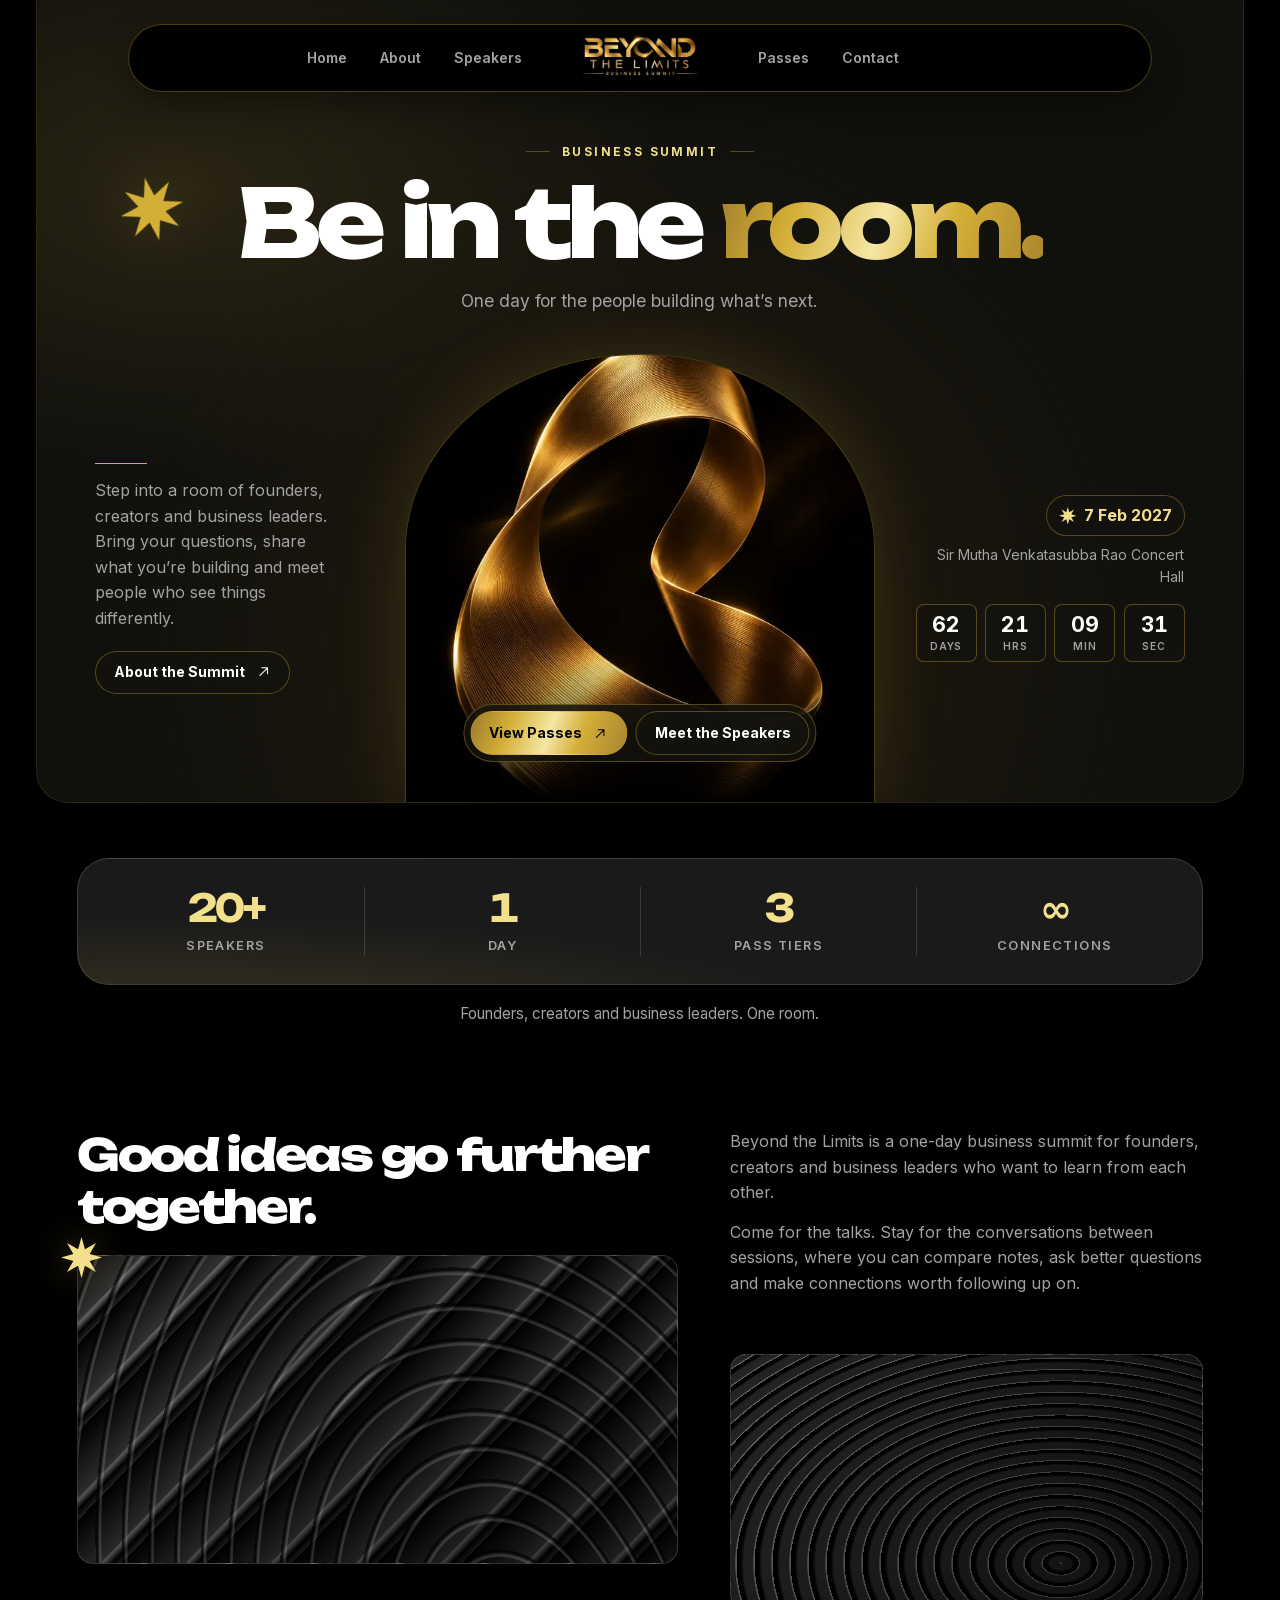
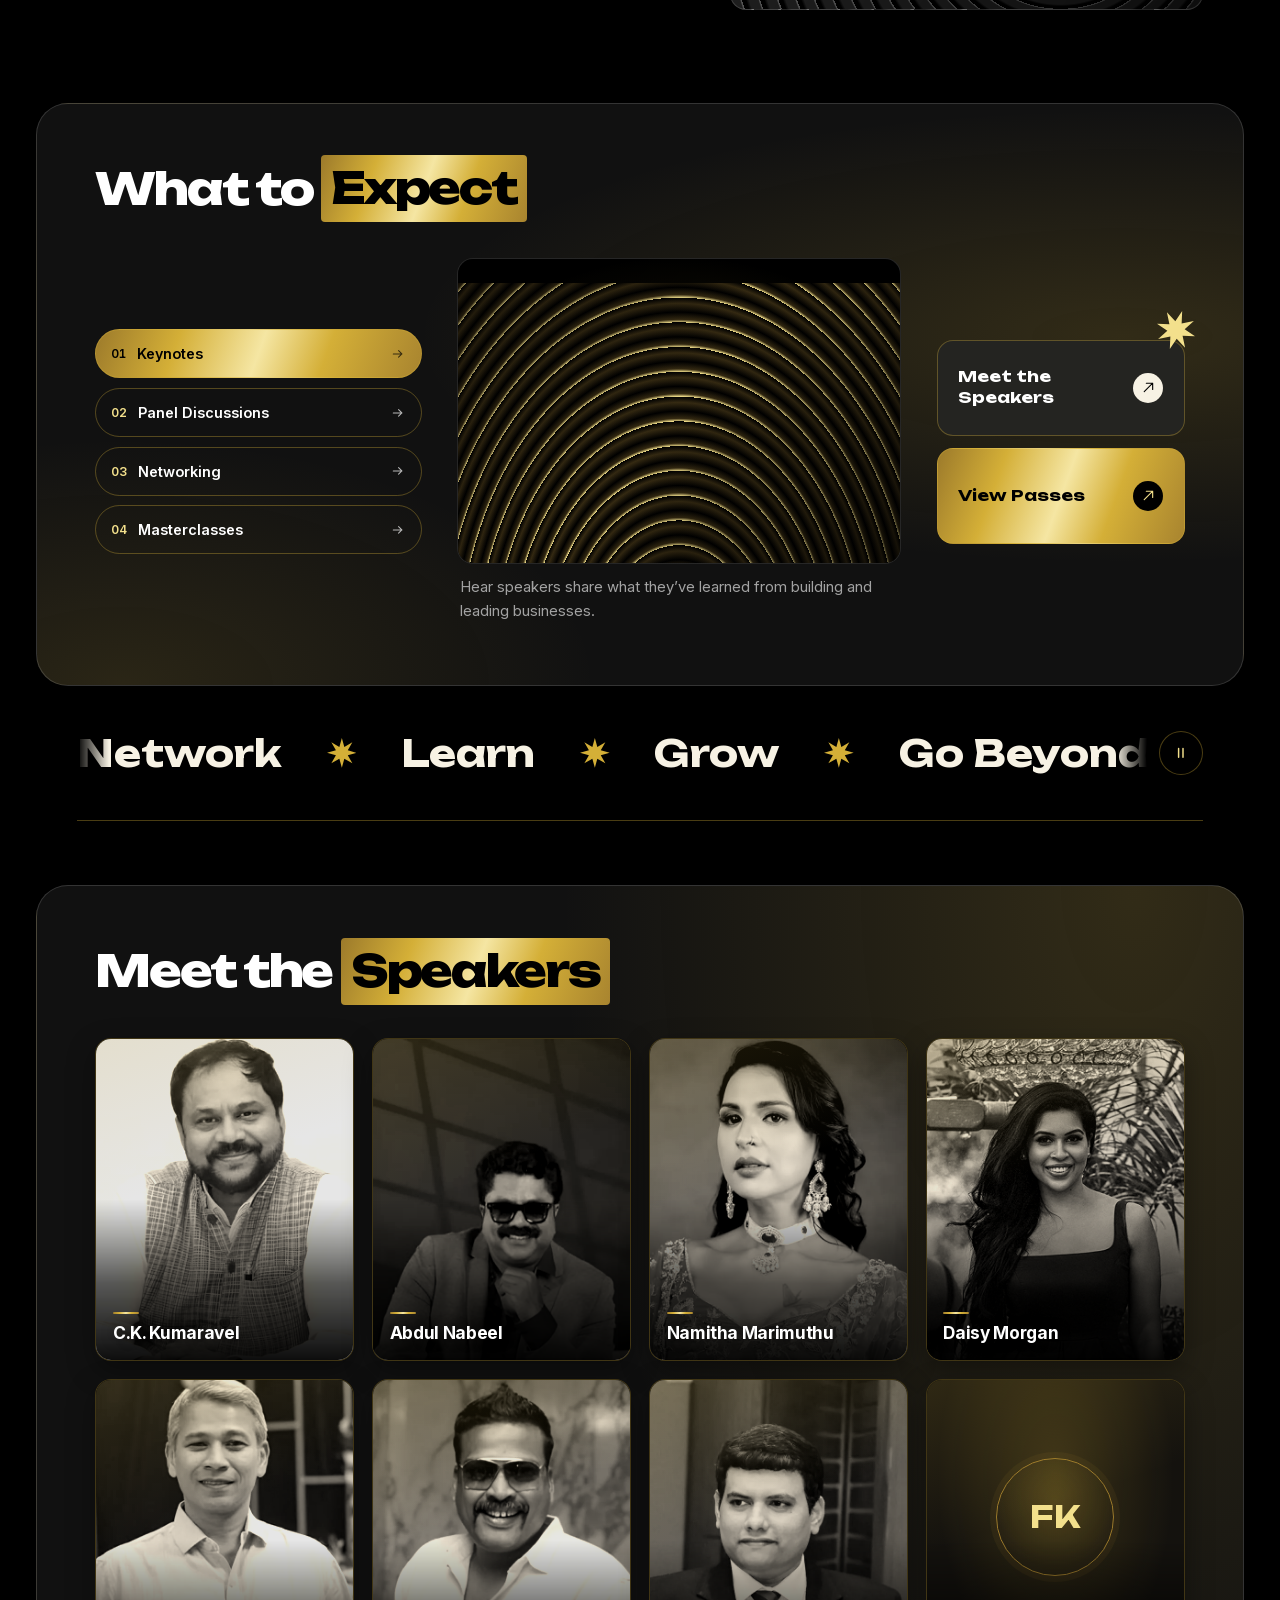
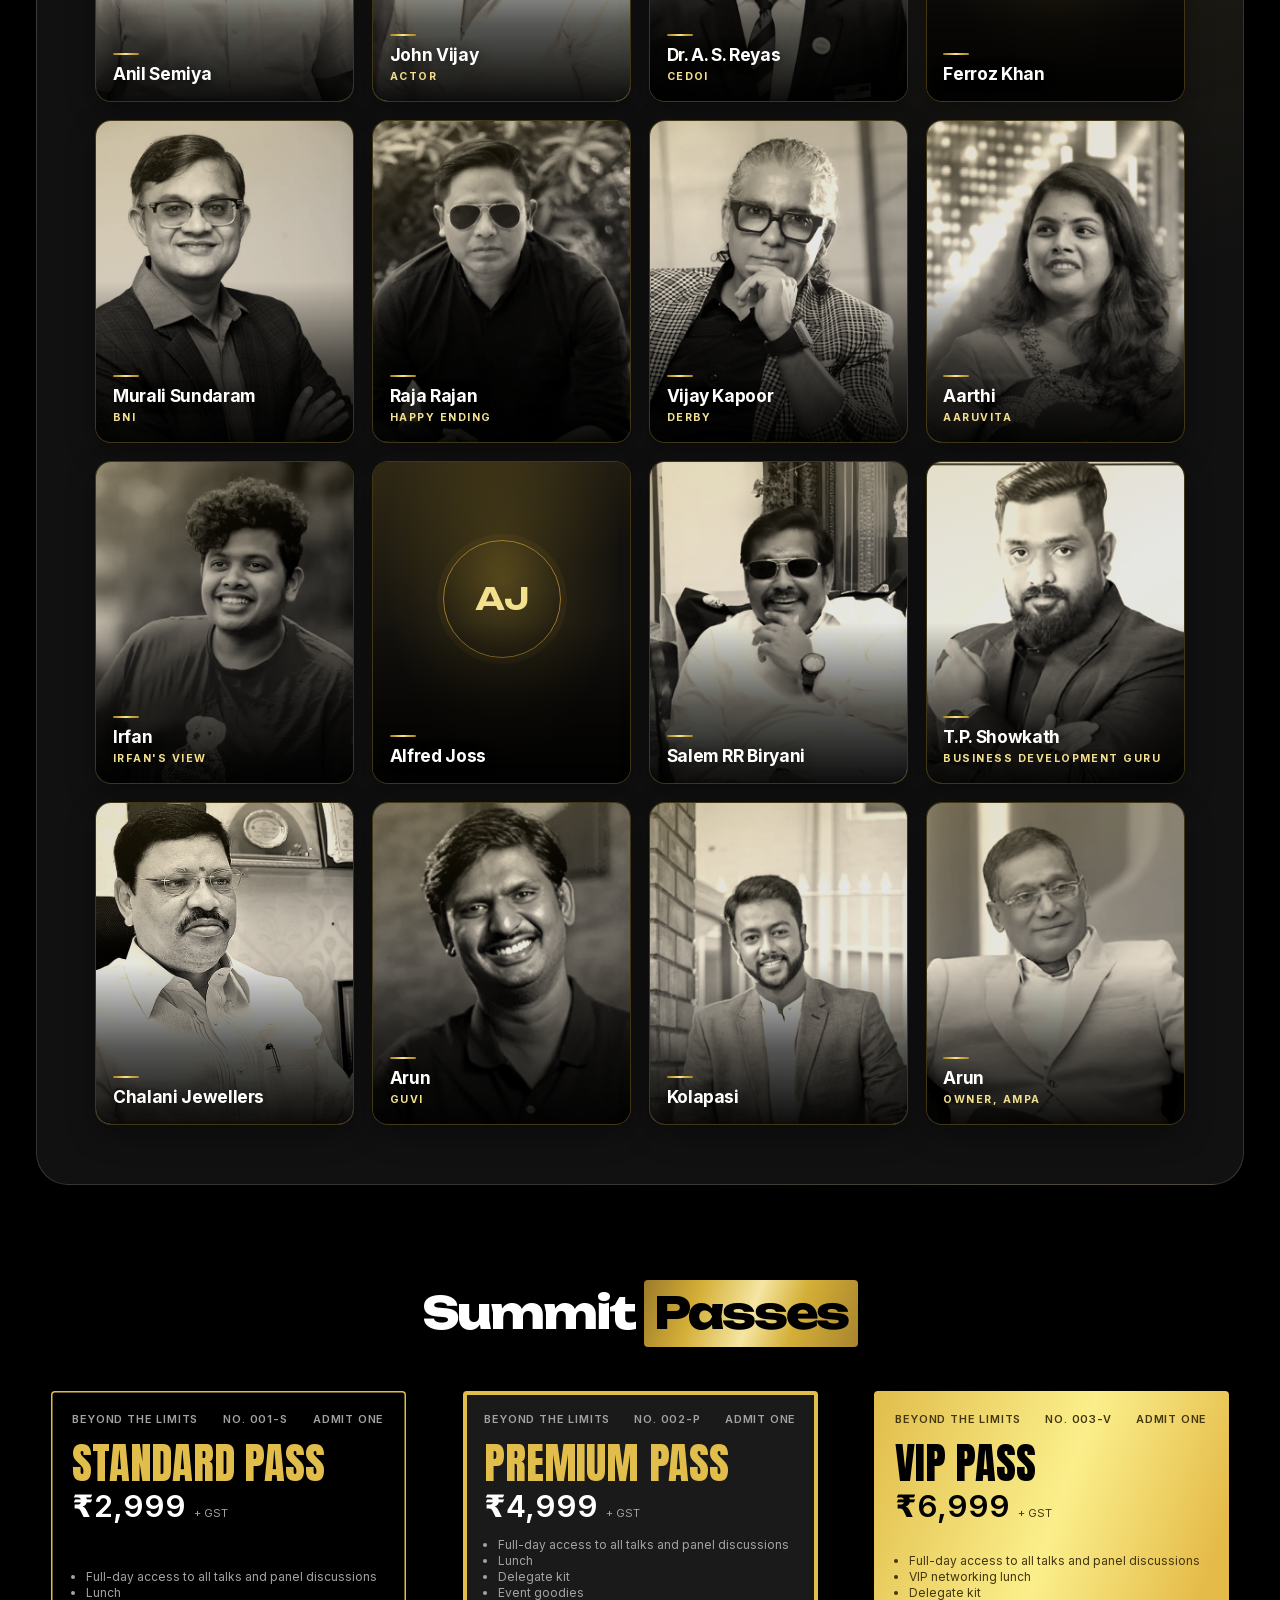
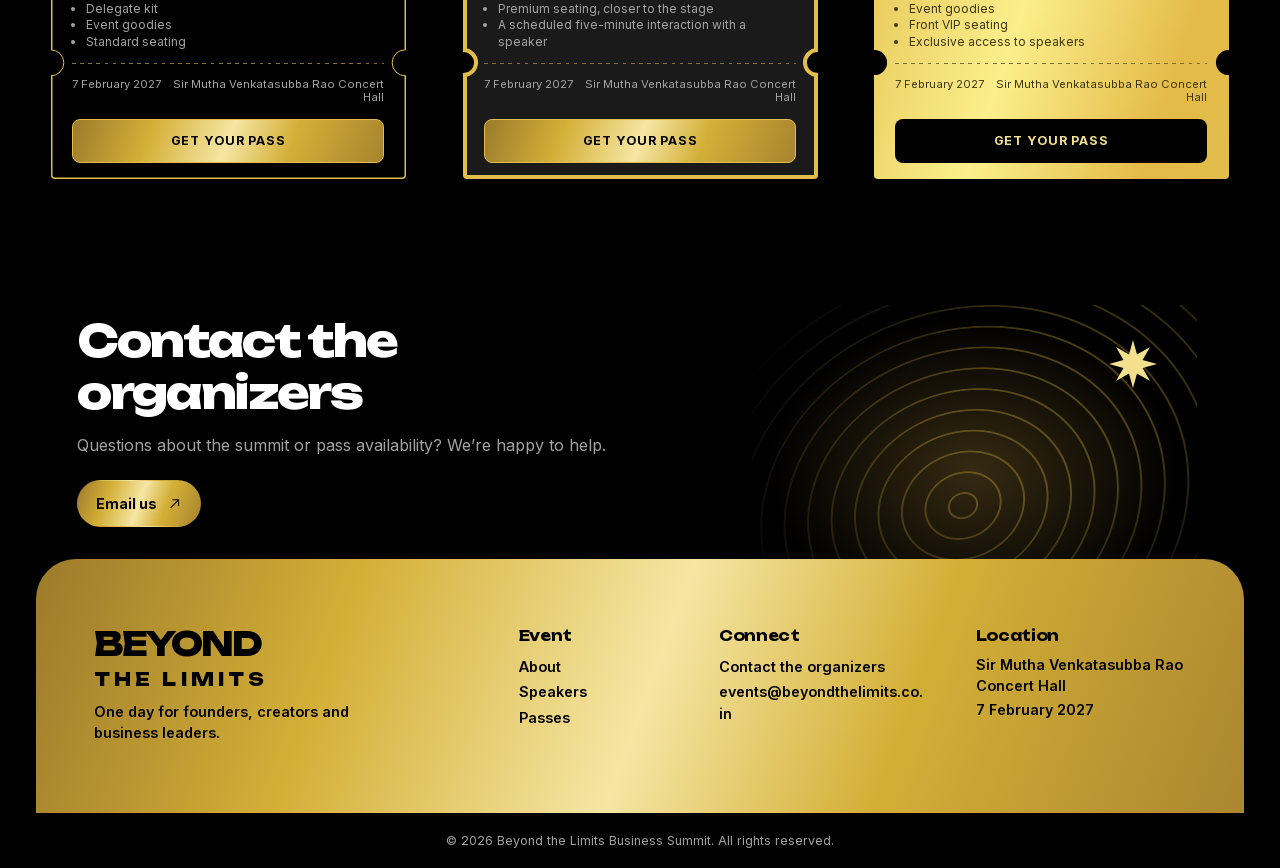
==== public/index.html @ 3bfc36f6 "Redesign speaker lineup: uniform 4:5 portraits, gold monochrome with colour on hover/scroll Portrait" ====
<!doctype html>
<html lang="en">
<head>
  <meta charset="utf-8">
  <meta name="viewport" content="width=device-width, initial-scale=1">
  <meta name="theme-color" content="#000000">
  <!-- Keep crawler-facing tags in sync with SEO fields in js/content.js. -->
  <title>Beyond the Limits – Business Summit | 7 February 2027</title>
  <meta name="description" content="Join founders, creators and business leaders on 7 February 2027 at Sir Mutha Venkatasubba Rao Concert Hall for the Beyond the Limits Business Summit.">
  <meta property="og:type" content="website">
  <meta property="og:site_name" content="Beyond the Limits Business Summit">
  <meta property="og:title" content="Beyond the Limits – Business Summit | 7 February 2027">
  <meta property="og:description" content="Join founders, creators and business leaders on 7 February 2027 at Sir Mutha Venkatasubba Rao Concert Hall for the Beyond the Limits Business Summit.">
  <meta property="og:url" content="https://www.beyondthelimits.co.in/">
  <link rel="canonical" href="https://www.beyondthelimits.co.in/">
  <meta property="og:image" content="https://www.beyondthelimits.co.in/assets/logo.jpg">
  <meta property="og:image:alt" content="Beyond the Limits Business Summit gold wordmark">
  <meta property="og:image:width" content="1280">
  <meta property="og:image:height" content="427">
  <meta name="twitter:card" content="summary_large_image">
  <link rel="icon" href="assets/favicon.png" type="image/png">
  <link rel="preload" href="assets/fonts/unbounded.woff2" as="font" type="font/woff2" crossorigin>
  <link rel="preload" href="assets/fonts/inter.woff2" as="font" type="font/woff2" crossorigin>
  <link rel="preload" href="assets/hero.webp" as="image" type="image/webp" fetchpriority="high">
  <!-- Bump ?v= on every CSS/JS change: browsers cache these files for a day (see vercel.json). -->
  <link rel="stylesheet" href="css/styles.css?v=20261127">
  <script src="js/content.js?v=20261127" defer></script>
  <script src="js/config.js?v=20261127" defer></script>
  <script src="js/api.js?v=20261127" defer></script>
  <script src="js/main.js?v=20261127" defer></script>
  <script src="js/checkout.js?v=20261127" defer></script>
</head>
<body>
  <a class="skip-link" href="#main" data-text="ui.skip"></a>
  <header class="site-header">
    <nav class="nav-shell" id="desktop-nav" aria-label="Main navigation"></nav>
  </header>

  <dialog class="mobile-menu" id="mobile-menu" aria-label="Main navigation">
    <div class="mobile-menu-inner"></div>
  </dialog>

  <main id="main" tabindex="-1">
    <section class="hero page-frame" id="home" aria-labelledby="hero-title"></section>
    <section class="stats inner-frame" id="stats" aria-label="Summit at a glance"></section>
    <section class="about inner-frame" id="about" aria-labelledby="about-title"></section>
    <section class="expect panel page-frame" id="expect" aria-labelledby="expect-title"></section>
    <section class="values inner-frame" id="values" aria-label="Summit values"></section>
    <section class="speakers panel page-frame" id="speakers" aria-labelledby="speakers-title"></section>
    <section class="passes inner-frame" id="passes" aria-labelledby="passes-title"></section>
    <section class="cta inner-frame" id="contact" aria-labelledby="contact-title"></section>
  </main>

  <dialog class="checkout" id="checkout-dialog" aria-labelledby="checkout-title"></dialog>

  <footer class="site-footer page-frame" id="footer"></footer>
  <noscript><p class="inner-frame">Beyond the Limits Business Summit · 7 February 2027 · Sir Mutha Venkatasubba Rao Concert Hall. Enable JavaScript to view the summit details.</p></noscript>
</body>
</html>
---- public/css/styles.css ----
@font-face {
  font-family: "Unbounded";
  src: url("../assets/fonts/unbounded.woff2") format("woff2");
  font-style: normal;
  font-weight: 700 800;
  font-display: swap;
}
@font-face {
  font-family: "Inter";
  src: url("../assets/fonts/inter.woff2") format("woff2");
  font-style: normal;
  font-weight: 400 700;
  font-display: swap;
}
@font-face {
  font-family: "Anton";
  src: url("../assets/fonts/anton.woff2") format("woff2");
  font-style: normal;
  font-weight: 400;
  font-display: swap;
}

:root {
  color-scheme: dark;
  --black: #000000;
  --panel: #111111;
  --panel-2: #1a1a1a;
  --gold: #d4af37;
  --gold-light: #f3e08c;
  --gold-dark: #9c7a2b;
  --gold-bright: #f5e6a3;
  --gold-end: #a8842f;
  --gold-gradient: linear-gradient(110deg, var(--gold-dark) 0%, var(--gold) 25%, var(--gold-bright) 50%, var(--gold) 70%, var(--gold-end) 100%);
  --cream: #f7f2e4;
  --text: #ffffff;
  --muted: #a3a3a3;
  --line: rgb(212 175 55 / .35);
  --gold-glow: rgb(212 175 55 / .17);
  --gold-hairline: rgb(212 175 55 / .13);
  --gold-dim: #352a12;
  --gold-focus: #f3e08c;
  --dark-copy: #514a3d;
  --hero-base: #10100d;
  --hero-gold: #241c0c;
  --panel-high: #242421;
  --glass: rgb(20 18 14 / .84);
  --soft-line: rgb(255 255 255 / .15);
  --shade: rgb(0 0 0 / .62);
  --shadow: rgb(0 0 0 / .4);
  --sheen: rgb(255 248 206 / .23);
  --clear: transparent;
  --silver: #6a655a;
  --graphite: #34322d;
  --ticket-edge: #e1bd4b;
  --ticket-bright: #fbef8b;
  --ticket-end: #e4ba48;
  --ticket-gold: linear-gradient(109deg, var(--ticket-edge), var(--ticket-bright) 46%, var(--ticket-end) 82%, var(--ticket-edge));
  --ticket-dash: #897136;
  --ticket-dark: #42360f;
  --ticket-olive: #7a6a3a;

  --font-display: "Unbounded", system-ui, sans-serif;
  --font-ticket: "Anton", "Arial Narrow", "Inter", sans-serif;
  --font-body: "Inter", system-ui, sans-serif;

  --radius-panel: 32px;
  --radius-card: 16px;
  --radius-footer: 40px;
  --radius-pill: 999px;
  --radius-small: 8px;
  --radius-ticket: 4px;
  --radius-mark: 4px;
  --radius-round: 50%;
  --radius-arch: 50% 50% 0 0 / 44% 44% 0 0;
  --radius-fold: 56% 44% 62% 38% / 62% 53% 47% 38%;

  --frame: min(1360px, calc(100% - clamp(32px, 5.55vw, 80px)));
  --inner: min(1200px, calc(100% - clamp(40px, 12vw, 176px)));
  --panel-inset: clamp(28px, 4.6vw, 68px);
  --section-gap: clamp(74px, 8vw, 118px);
}

*, *::before, *::after { box-sizing: border-box; }
html { scroll-behavior: smooth; scroll-padding-top: 100px; }
body { margin: 0; background: var(--black); color: var(--text); font: 400 1rem/1.6 var(--font-body); }
body:has(.mobile-menu[open]) { overflow: hidden; }
[hidden] { display: none !important; }
img { display: block; max-width: 100%; }
a { color: inherit; text-decoration: none; }
button, input { font: inherit; }
button { color: inherit; cursor: pointer; }
button:disabled { cursor: not-allowed; }
h1, h2, h3, p, figure, dl, dd { margin: 0; }
ul { margin: 0; }
h1, h2 { font-family: var(--font-display); font-weight: 800; }
h2 { font-size: clamp(1.7rem, 3.45vw, 3.1rem); letter-spacing: -.052em; line-height: 1.18; text-wrap: balance; }
mark { padding: .12em .23em .15em; border-radius: var(--radius-mark); color: var(--black); background: var(--gold-gradient); font: inherit; white-space: nowrap; }
:focus-visible { outline: 2px solid var(--gold-focus); outline-offset: 4px; }
:where(h1, h2, main)[tabindex="-1"]:focus-visible { outline: none; }
.site-footer :focus-visible, .ticket-vip :focus-visible { outline-color: var(--black); }
::selection { color: var(--black); background: var(--gold-light); }

.page-frame { width: var(--frame); margin-inline: auto; }
.inner-frame { width: var(--inner); margin-inline: auto; }
.panel { padding: var(--panel-inset); border: 1px solid var(--soft-line); border-radius: var(--radius-panel); }
.icon { display: block; width: 1.1em; height: 1.1em; flex: none; }
.sr-only, .skip-link:not(:focus) { position: absolute; width: 1px; height: 1px; padding: 0; clip-path: inset(50%); overflow: hidden; white-space: nowrap; }
.skip-link { position: fixed; z-index: 30; top: 12px; left: 16px; padding: .65rem 1rem; border-radius: var(--radius-pill); background: var(--gold-light); color: var(--black); }
.button {
  display: inline-flex;
  align-items: center;
  justify-content: center;
  gap: .65rem;
  min-height: 47px;
  padding: .65rem 1.12rem;
  border: 1px solid var(--clear);
  border-radius: var(--radius-pill);
  font-size: .875rem;
  font-weight: 700;
  line-height: 1.15;
  text-align: center;
  transition: transform .2s ease, border-color .2s ease, background-color .2s ease;
}
.button-primary { background: var(--gold-gradient); color: var(--black); }
.button-secondary { background-color: var(--glass); color: var(--text); border-color: var(--line); }
.button:disabled { opacity: .65; }
.icon-button { display: grid; place-items: center; width: 44px; height: 44px; padding: 0; border: 1px solid var(--line); border-radius: var(--radius-pill); background: var(--black); color: var(--gold-light); }

/* Floating summit navigation */
.site-header {
  position: fixed;
  z-index: 10;
  top: 24px;
  inset-inline: 0;
  margin-inline: auto;
  width: min(1024px, calc(100% - 92px));
  transition: top .25s ease, width .25s ease;
}
.site-header.is-compact { top: 12px; width: min(930px, calc(100% - 92px)); }
.nav-shell {
  display: grid;
  grid-template-columns: 1fr auto 1fr;
  align-items: center;
  min-height: 68px;
  gap: clamp(16px, 3.7vw, 54px);
  padding: 5px clamp(25px, 4vw, 58px);
  border: 1px solid var(--line);
  border-radius: var(--radius-pill);
  background: var(--black);
  box-shadow: 0 12px 35px var(--shadow);
  transition: min-height .25s ease;
}
.is-compact .nav-shell { min-height: 58px; }
.nav-group { display: flex; align-items: center; gap: clamp(16px, 2.6vw, 40px); }
.nav-left { justify-content: flex-end; }
.nav-group a { padding-block: .75rem; color: var(--muted); font-size: .875rem; font-weight: 600; transition: color .2s ease; }
.nav-group a:hover, .nav-group a:focus-visible { color: var(--gold-light); }
.brand-logo { display: block; position: relative; width: clamp(112px, 11vw, 154px); isolation: isolate; }
.brand-logo img { width: 100%; height: auto; }
.brand-logo::after, .ticket-vip::after {
  position: absolute;
  inset: 0;
  content: "";
  pointer-events: none;
  background: linear-gradient(112deg, var(--clear) 35%, var(--sheen) 49%, var(--clear) 63%) 175% 0 / 270% 100% no-repeat;
  animation: shimmer 13s ease-in-out infinite;
}
.brand-logo::after { mix-blend-mode: color-dodge; }
.menu-toggle { display: none; }
.mobile-menu { width: 100%; height: 100%; max-width: none; max-height: none; inset: 0; margin: 0; border: 0; padding: 0; overflow: auto; background: var(--black); color: var(--text); }
.mobile-menu-inner { min-height: 100%; padding: 1.25rem 1.5rem 2rem; background: radial-gradient(ellipse at 10% 0%, var(--gold-glow), var(--clear) 55%), var(--black); }
.mobile-menu-bar { display: flex; justify-content: space-between; align-items: center; }
.mobile-menu nav { display: grid; padding-top: 3rem; }
.mobile-menu nav a { padding: .8rem 0; border-bottom: 1px solid var(--line); font: 700 clamp(1.55rem, 7vw, 2.1rem)/1.2 var(--font-display); }

/* Hero with a framed arched artwork */
.hero {
  position: relative;
  isolation: isolate;
  overflow: hidden;
  padding: clamp(134px, 11.1vw, 160px) var(--panel-inset) 0;
  border: 1px solid var(--gold-hairline);
  border-top: 0;
  border-radius: 0 0 var(--radius-panel) var(--radius-panel);
  background: radial-gradient(ellipse at 50% 80%, var(--hero-gold), var(--clear) 61%),
              radial-gradient(ellipse at 13% 23%, var(--gold-hairline), var(--clear) 33%),
              var(--hero-base);
}
.hero-heading { position: relative; z-index: 1; text-align: center; }
.eyebrow {
  display: flex;
  align-items: center;
  justify-content: center;
  gap: .75rem;
  margin-bottom: 13px;
  color: var(--gold-light);
  text-transform: uppercase;
  letter-spacing: .2em;
  font-size: .75rem;
  font-weight: 700;
}
.eyebrow::before, .eyebrow::after { content: ""; width: 24px; height: 1px; background: var(--line); }
.hero h1 { font-size: clamp(3rem, 7.4vw, 6.75rem); line-height: 1.03; letter-spacing: -.065em; word-spacing: .04em; text-wrap: balance; }
.hero-highlight { color: var(--gold-light); background: var(--gold-gradient); background-clip: text; -webkit-text-fill-color: var(--clear); }
.hero-subline { margin-top: 15px; color: var(--muted); font-size: clamp(1rem, 1.35vw, 1.2rem); }
.hero-sparkle { position: absolute; top: 177px; left: clamp(32px, 6.5vw, 100px); width: clamp(35px, 5vw, 72px); height: auto; color: var(--gold); rotate: -13deg; filter: drop-shadow(0 0 24px var(--gold-glow)); }
.hero-stage {
  display: grid;
  grid-template-columns: minmax(0, 1fr) minmax(0, 1.86fr) minmax(0, 1fr);
  gap: clamp(14px, 2vw, 34px);
  align-items: center;
  justify-content: center;
  max-width: 1150px;
  margin: clamp(26px, 3.1vw, 42px) auto 0;
}
.hero-center { grid-area: 1 / 2; position: relative; isolation: isolate; justify-self: center; width: min(100%, 470px); }
.arch {
  position: relative;
  width: 100%;
  height: clamp(380px, 35vw, 496px);
  overflow: hidden;
  border-radius: var(--radius-arch);
  border: 1px solid var(--line);
  border-bottom: 0;
  background: radial-gradient(ellipse at 50% 70%, var(--hero-gold), var(--black) 70%);
  box-shadow: 0 0 70px var(--gold-glow);
}
.arch::after { position: absolute; inset: 0; content: ""; background: linear-gradient(0deg, var(--black), var(--clear) 33%); pointer-events: none; }
.arch-fallback { position: absolute; inset: 16% 20% 21%; border: 14px double var(--gold); border-radius: var(--radius-fold); rotate: 27deg; transform: skewY(-18deg); box-shadow: inset 0 0 55px var(--line), 0 0 68px var(--line); }
.hero-art { position: absolute; inset: 0; width: 100%; height: 100%; object-fit: cover; object-position: center 48%; }
.hero-intro { grid-area: 1 / 1; position: relative; z-index: 1; max-width: 245px; color: var(--muted); }
.hero-intro p { margin: .9rem 0 1.2rem; }
.intro-rule { display: block; width: 52px; height: 1px; background: var(--gold); }
.hero-intro .button { min-height: 43px; }
.hero-actions {
  position: absolute;
  z-index: 1;
  bottom: clamp(20px, 3.1vw, 44px);
  left: 50%;
  display: flex;
  gap: .55rem;
  padding: 6px;
  width: max-content;
  max-width: calc(100% - 12px);
  transform: translateX(-50%);
  background: var(--glass);
  border: 1px solid var(--line);
  border-radius: var(--radius-pill);
}
.hero-actions .button { min-height: 44px; }
.hero-date { grid-area: 1 / 3; justify-self: end; text-align: right; }
.date-badge { display: inline-flex; align-items: center; gap: .45rem; padding: .45rem .75rem; background: var(--glass); border: 1px solid var(--line); border-radius: var(--radius-pill); color: var(--gold-light); font-weight: 700; white-space: nowrap; }
.venue { margin: .45rem 1px 1rem; color: var(--muted); font-size: .875rem; }
.countdown { display: grid; grid-template-columns: repeat(4, minmax(38px, 1fr)); gap: clamp(4px, .65vw, 10px); text-align: center; }
.countdown > div { display: grid; gap: 3px; min-width: 0; padding: .55rem .25rem .4rem; border: 1px solid var(--line); border-radius: var(--radius-small); background: var(--glass); }
.countdown strong { font: 700 clamp(.95rem, 1.65vw, 1.4rem)/1 var(--font-body); font-variant-numeric: tabular-nums; }
.countdown span { color: var(--muted); font-size: .625rem; font-weight: 600; letter-spacing: .08em; text-transform: uppercase; }
.countdown-complete { color: var(--gold-light); }

/* Summit stats and staggered story */
.stats { padding-top: clamp(36px, 4.3vw, 62px); text-align: center; }
.stat-bar {
  display: grid;
  grid-template-columns: repeat(4, minmax(0, 1fr));
  padding: clamp(20px, 2.15vw, 31px) 10px;
  border: 1px solid var(--soft-line);
  border-radius: var(--radius-panel);
  background: radial-gradient(ellipse at 8% 130%, var(--gold-glow), var(--clear) 46%), var(--panel-2);
}
.stat-bar > div { display: flex; flex-direction: column-reverse; justify-content: center; gap: 7px; padding-inline: 9px; }
.stat-bar > div + div { border-inline-start: 1px solid var(--soft-line); }
.stat-bar dt { color: var(--muted); font-size: .8rem; font-weight: 600; letter-spacing: .11em; text-transform: uppercase; }
.stat-bar dd { color: var(--gold-light); font: 700 clamp(1.4rem, 3vw, 2.55rem)/1.1 var(--font-display); letter-spacing: -.065em; font-variant-numeric: tabular-nums; }
.stat-line { margin-top: 1.1rem; color: var(--muted); font-size: .95rem; }
.about {
  display: grid;
  grid-template-columns: minmax(0, 1.27fr) minmax(0, 1fr);
  grid-template-rows: auto 1fr auto;
  gap: 22px clamp(24px, 4vw, 60px);
  margin-block: var(--section-gap);
}
.about h2 { max-width: 13em; align-self: end; text-wrap: pretty; }
.about-copy { grid-column: 2; grid-row: 1 / 3; color: var(--muted); align-self: start; max-width: 53ch; }
.about-copy p + p { margin-top: .85em; }
.about-visual { position: relative; min-width: 0; }
.about-visual-left { grid-area: 2 / 1 / 4 / 2; align-self: start; }
.about-visual-right { grid-area: 3 / 2; margin-top: 10px; transform: translateY(26px); }
.art-frame { position: relative; isolation: isolate; overflow: hidden; border: 1px solid var(--soft-line); border-radius: var(--radius-card); background-color: var(--panel-2); }
.slot-image { position: absolute; z-index: 1; inset: 0; width: 100%; height: 100%; object-fit: cover; }
.about .art-frame { filter: grayscale(1); }
.art-strata {
  aspect-ratio: 1.95;
  background: linear-gradient(148deg, var(--clear) 12%, var(--shadow) 80%),
    repeating-linear-gradient(134deg, var(--black) 0, var(--graphite) 7%, var(--silver) 7.3%, var(--black) 8.4%, var(--panel-high) 9.5%);
}
.art-strata::before {
  position: absolute;
  inset: -50% -8%;
  content: "";
  transform: rotate(-18deg);
  background: repeating-radial-gradient(ellipse at 58% 95%, var(--clear) 0 19px, var(--soft-line) 20px 21px, var(--shade) 23px 25px);
}
.art-rings {
  aspect-ratio: 1.85;
  background: linear-gradient(125deg, var(--clear), var(--shade)), repeating-radial-gradient(ellipse at 70% 82%, var(--silver) 0 1px, var(--panel-high) 2px 11px, var(--black) 14px 18px);
}
.about-sparkle { position: absolute; z-index: 2; top: -18px; left: -16px; width: 41px; height: 41px; color: var(--gold-light); filter: drop-shadow(0 0 18px var(--line)); }

/* The four ways to take part */
.expect { margin-top: calc(var(--section-gap) + 16px); background: radial-gradient(ellipse at 90% 40%, var(--gold-glow), var(--clear) 46%), radial-gradient(ellipse at 7% 100%, var(--gold-hairline), var(--clear) 30%), var(--panel); }
.expect-grid {
  display: grid;
  grid-template-columns: minmax(0, 1fr) minmax(0, 1.36fr) minmax(0, .76fr);
  gap: clamp(15px, 2.8vw, 40px);
  align-items: center;
  margin-top: clamp(28px, 4vw, 43px);
}
.expect-tabs { display: grid; gap: .6rem; }
.expect-tab {
  display: flex;
  align-items: center;
  gap: .7rem;
  min-height: 49px;
  width: 100%;
  padding: .6rem .9rem;
  border: 1px solid var(--line);
  border-radius: var(--radius-pill);
  text-align: left;
  background: var(--clear);
  font-size: .9rem;
  font-weight: 600;
}
.expect-tab span { color: var(--gold-light); font-size: .75rem; font-variant-numeric: tabular-nums; }
.expect-tab .icon { margin-inline-start: auto; opacity: .7; }
.expect-tab:hover { background: var(--glass); }
.expect-tab[aria-selected="true"] { background: var(--gold-gradient); color: var(--black); }
.expect-tab[aria-selected="true"] span { color: inherit; }
.expect-feature figcaption { padding: .8rem .15rem 0; min-height: 3.9rem; color: var(--muted); font-size: .925rem; }
.expect-art {
  aspect-ratio: 1.45;
  background: radial-gradient(ellipse at 50% 50%, var(--gold-glow), var(--clear) 72%), var(--black);
}
.expect-art::before, .expect-art::after {
  position: absolute;
  inset: var(--art-inset, 0);
  content: "";
  background: var(--art-pattern);
  transform: var(--art-transform, none);
}
.expect-art::after { inset: 0; background: linear-gradient(127deg, var(--shadow), var(--clear) 50%, var(--shade)); transform: none; }
.expect-art-0 { --art-pattern: repeating-radial-gradient(ellipse at 50% 100%, var(--gold-light), var(--gold-dim) 2px, var(--black) 7px, var(--gold-dim) 13px, var(--black) 17px); --art-inset: 8% -10% -35%; }
.expect-art-1 { --art-pattern: repeating-linear-gradient(32deg, var(--gold-dim) 0 3px, var(--black) 6px 15px, var(--gold-dark) 16px 17px, var(--black) 19px); --art-transform: perspective(340px) rotateY(-30deg) scale(1.5); }
.expect-art-2 { --art-pattern: repeating-radial-gradient(circle at 29% 63%, var(--clear) 0 10px, var(--gold-dark) 12px, var(--clear) 14px 21px), repeating-radial-gradient(circle at 76% 42%, var(--black) 0 10px, var(--gold-dim) 12px, var(--black) 14px 21px); }
.expect-art-3 { --art-pattern: repeating-linear-gradient(90deg, var(--gold-dim), var(--black) 22px, var(--gold) 23px, var(--gold-dim) 25px); --art-transform: perspective(220px) rotateX(37deg) rotateZ(-20deg) scale(1.5); }
.expect-actions { display: grid; position: relative; gap: 12px; }
.expect-sparkle { position: absolute; right: -.7rem; top: -30px; width: 40px; height: 40px; z-index: 1; color: var(--gold-light); rotate: 18deg; pointer-events: none; }
.action-card {
  display: flex;
  align-items: center;
  justify-content: space-between;
  gap: .75rem;
  min-height: 96px;
  padding: clamp(.8rem, 1.6vw, 1.35rem);
  border: 1px solid var(--line);
  border-radius: var(--radius-card);
  font: 700 clamp(.75rem, 1.2vw, 1rem)/1.35 var(--font-display);
  transition: transform .2s ease;
}
.action-card span { display: grid; flex: none; place-items: center; width: 30px; height: 30px; border-radius: var(--radius-round); }
.action-dark { background: var(--panel-high); }
.action-dark span { background: var(--cream); color: var(--black); }
.action-gold { background: var(--gold-gradient); color: var(--black); }
.action-gold span { background: var(--black); color: var(--gold-light); }

/* A continuously looping strip with a static reduced-motion view */
.values { position: relative; display: flex; align-items: center; gap: .75rem; padding-block: clamp(22px, 3.5vw, 49px); border-bottom: 1px solid var(--line); margin-bottom: clamp(38px, 5vw, 72px); }
.marquee-window { flex: 1; min-width: 0; overflow: hidden; mask-image: linear-gradient(90deg, var(--clear), var(--black) 3%, var(--black) 97%, var(--clear)); }
.marquee-track { display: flex; width: max-content; animation: marquee 31s linear infinite; }
.marquee-group, .values-static { display: flex; flex: none; align-items: center; gap: clamp(20px, 3.5vw, 55px); padding-inline-end: clamp(20px, 3.5vw, 55px); color: var(--cream); font: 700 clamp(1.1rem, 2.9vw, 2.5rem)/1.2 var(--font-display); white-space: nowrap; }
.marquee-group .icon, .values-static .icon { width: .8em; height: .8em; color: var(--gold); }
.paused .marquee-track, .values:focus-within .marquee-track { animation-play-state: paused; }
.values-static { display: none; }
.pause-values { flex: none; }
@keyframes marquee { to { transform: translateX(-50%); } }
@keyframes shimmer { 0%, 71% { background-position: 175% 0; } 93%, 100% { background-position: -75% 0; } }

/* Speaker lineup: uniform 4:5 portraits in a warm gold monochrome that turns to full colour on hover
   (or, on touch screens, as the card scrolls through the middle of the screen). */
.speakers { background: radial-gradient(ellipse at 91% 0%, var(--gold-glow), var(--clear) 37%), var(--panel); }
.speaker-grid {
  display: grid;
  grid-template-columns: repeat(4, minmax(0, 1fr));
  gap: clamp(12px, 1.4vw, 20px);
  padding: 0;
  margin-top: clamp(28px, 3.2vw, 44px);
  list-style: none;
}
.speaker-card {
  position: relative;
  isolation: isolate;
  min-width: 0;
  overflow: hidden;
  border: 1px solid rgb(212 175 55 / .26);
  border-radius: var(--radius-card);
  background: #0d0c0a;
  color: var(--text);
  box-shadow: 0 10px 28px rgb(0 0 0 / .35);
  transition: translate .3s ease, border-color .3s ease, box-shadow .3s ease;
}
.speaker-portrait {
  position: relative;
  display: grid;
  place-items: center;
  aspect-ratio: 4 / 5;
  overflow: hidden;
  background: radial-gradient(ellipse at 50% 30%, rgb(212 175 55 / .2), var(--clear) 65%), #14120e;
  color: var(--gold-light);
}
.speaker-portrait::after {
  content: "";
  position: absolute;
  inset: 0;
  z-index: 2;
  pointer-events: none;
  background:
    linear-gradient(to top, rgb(0 0 0 / .94) 0%, rgb(0 0 0 / .62) 24%, rgb(0 0 0 / 0) 50%),
    linear-gradient(160deg, rgb(212 175 55 / .14), var(--clear) 42%);
}
.speaker-portrait > span {
  display: grid;
  place-items: center;
  width: 46%;
  max-width: 120px;
  aspect-ratio: 1;
  margin-bottom: 18%;
  border: 1px solid var(--gold-dark);
  border-radius: var(--radius-round);
  background: radial-gradient(circle at 50% 35%, rgb(212 175 55 / .18), var(--clear) 70%);
  box-shadow: 0 0 0 6px rgb(212 175 55 / .06);
  font: 700 clamp(1.3rem, 2.4vw, 2.1rem)/1 var(--font-display);
}
.speaker-portrait .slot-image {
  object-position: 50% 30%;
  filter: grayscale(1) sepia(.3) contrast(1.08) brightness(.9);
  transition: filter .6s ease, transform .8s cubic-bezier(.2, .7, .2, 1);
}
.speaker-copy {
  position: absolute;
  inset: auto 0 0;
  z-index: 3;
  min-width: 0;
  padding: 0 clamp(.8rem, 1.3vw, 1.15rem) clamp(.85rem, 1.3vw, 1.1rem);
}
.speaker-copy::before {
  content: "";
  display: block;
  width: 26px;
  height: 2px;
  margin-bottom: .55rem;
  border-radius: 2px;
  background: var(--gold-gradient);
  transition: width .4s ease;
}
.speaker-copy h3 { color: var(--text); font-size: clamp(.98rem, 1.35vw, 1.22rem); font-weight: 700; letter-spacing: -.02em; line-height: 1.18; overflow-wrap: anywhere; text-shadow: 0 1px 12px rgb(0 0 0 / .6); }
.speaker-copy p { margin-top: .3rem; color: var(--gold-light); font-size: .66rem; font-weight: 700; letter-spacing: .14em; line-height: 1.35; text-transform: uppercase; overflow-wrap: anywhere; }
.speaker-card.in-focus .slot-image { filter: none; }
.speaker-card.in-focus .speaker-copy::before { width: 44px; }

/* Pass tickets: square face, perforation and detachable-looking stub */
.passes { margin-block: var(--section-gap); width: min(1272px, calc(100% - clamp(40px, 8vw, 120px))); }
.passes > h2 { margin-bottom: clamp(29px, 4vw, 52px); text-align: center; }
.ticket-grid { display: grid; grid-template-columns: repeat(3, minmax(0, 1fr)); gap: clamp(16px, 4.45vw, 62px); }
.ticket-slot { display: grid; container-type: inline-size; min-width: 0; }
.ticket {
  --ticket-bg: var(--black);
  --ticket-border: var(--ticket-edge);
  --ticket-ring: 1.5px;
  --ticket-accent: var(--ticket-edge);
  --ticket-copy: var(--muted);
  --ticket-price: var(--text);
  --ticket-perf: var(--ticket-dash);
  --ticket-inset: 6cqi;
  --notch: 3.65cqi;
  position: relative;
  isolation: isolate;
  display: flex;
  flex-direction: column;
  overflow: hidden;
  min-height: 100cqi;
  border-radius: var(--radius-ticket);
  background: var(--ticket-bg);
  color: var(--ticket-copy);
  box-shadow: inset 0 0 0 var(--ticket-ring) var(--ticket-border);
}
.ticket-premium { --ticket-bg: var(--panel-2); --ticket-ring: 4px; }
.ticket-vip {
  --ticket-bg: var(--ticket-gold);
  --ticket-ring: 0px;
  --ticket-accent: var(--black);
  --ticket-copy: var(--ticket-dark);
  --ticket-price: var(--black);
  --ticket-perf: var(--ticket-olive);
}
.ticket-vip::after { z-index: -1; }
.ticket-main { display: flex; flex: 1; flex-direction: column; padding: 6.1cqi var(--ticket-inset) 3.6cqi; }
.ticket-labels { display: flex; justify-content: space-between; align-items: baseline; flex-wrap: wrap; gap: .14em .55em; text-transform: uppercase; font-size: 3.08cqi; font-weight: 600; letter-spacing: .075em; line-height: 1.25; }
.ticket h3 { margin-top: 4.25cqi; color: var(--ticket-accent); font: 400 12.05cqi/1.05 var(--font-ticket); text-transform: uppercase; letter-spacing: -.005em; }
.ticket-price { display: flex; align-items: baseline; gap: 2.2cqi; margin-block: 1.5cqi 0; line-height: 1; }
.ticket-price strong { color: var(--ticket-price); font-size: 8.7cqi; font-weight: 600; letter-spacing: .005em; }
.ticket-price span { font-size: 3.15cqi; white-space: nowrap; }
.ticket-inclusions { margin-top: auto; padding-top: 4cqi; font-size: max(.75rem, 3.35cqi); line-height: 1.35; }
.ticket-inclusions ul { padding-inline-start: 1.12em; }
.ticket-stub {
  position: relative;
  display: flex;
  flex-direction: column;
  justify-content: space-between;
  gap: 4.1cqi;
  min-height: 28cqi;
  padding: 4.25cqi var(--ticket-inset) 4.5cqi;
}
.ticket-stub::before, .ticket-stub::after {
  position: absolute;
  z-index: 1;
  top: 0;
  width: calc(2 * var(--notch) + var(--ticket-ring));
  aspect-ratio: 1;
  content: "";
  background: var(--black);
  border: var(--ticket-ring) solid var(--ticket-border);
  border-radius: var(--radius-round);
  pointer-events: none;
}
.ticket-stub::before { left: 0; transform: translate(-50%, -50%); }
.ticket-stub::after { right: 0; transform: translate(50%, -50%); }
.ticket-date { display: flex; justify-content: space-between; gap: .5em; font-size: 3.18cqi; line-height: 1.2; }
.ticket-date time { flex-shrink: 0; }
.ticket-date span { text-align: end; }
.ticket-date::before {
  position: absolute;
  top: 0;
  inset-inline: var(--ticket-inset);
  height: 1px;
  content: "";
  background: repeating-linear-gradient(90deg, var(--ticket-perf) 0 1.05cqi, var(--clear) 1.05cqi 2.3cqi);
}
.ticket-status {
  align-self: flex-start;
  padding-block: .15em .4em;
  color: var(--ticket-accent);
  text-transform: uppercase;
  font-size: max(.7rem, 3.55cqi);
  font-weight: 700;
  line-height: 1.2;
  letter-spacing: .07em;
}
.ticket-button {
  display: grid;
  place-items: center;
  min-height: max(44px, 11.2cqi);
  padding: .35em .55em;
  border: 1px solid var(--ticket-edge);
  border-radius: var(--radius-small);
  background: var(--gold-gradient);
  color: var(--black);
  text-align: center;
  text-transform: uppercase;
  font-size: max(.75rem, 3.55cqi);
  font-weight: 700;
  letter-spacing: .07em;
}
.ticket-button[aria-busy="true"] { opacity: .65; cursor: progress; }
.ticket-vip .ticket-button { border-color: var(--clear); background: var(--black); color: var(--gold-light); }
@media (hover: hover) { .ticket-button:hover { text-decoration: underline; text-underline-offset: .22em; } }

/* Contact and footer */
.cta { display: grid; grid-template-columns: minmax(0, 1fr) minmax(0, .77fr); column-gap: clamp(30px, 7vw, 108px); align-items: center; margin-top: calc(var(--section-gap) + 10px); }
.cta-copy { padding-block: 1.5rem 2rem; }
.cta-copy h2 { text-wrap: pretty; }
.cta-copy > p { margin-top: .85rem; color: var(--muted); }
.cta-copy .button { margin-top: 1.35rem; }
.cta-art { position: relative; align-self: end; max-width: 445px; }
.cta-frame {
  width: 100%;
  aspect-ratio: 1.75;
  border: 0;
  border-radius: var(--radius-card) var(--radius-card) 0 0;
  background: radial-gradient(ellipse at 50% 65%, var(--gold-dim), var(--clear) 66%), var(--black);
}
.cta-frame::before {
  position: absolute;
  inset: -60% -30% -40%;
  content: "";
  transform: rotate(-23deg);
  background: repeating-radial-gradient(ellipse at 43% 67%, var(--clear) 0 13px, var(--line) 14px 15px, var(--clear) 16px 24px);
  mask-image: radial-gradient(ellipse at 57% 58%, var(--black) 18%, var(--clear) 58%);
}
.cta-sparkle { position: absolute; z-index: 2; width: 48px; height: 48px; top: 14%; right: 9%; color: var(--gold-light); }
.site-footer {
  position: relative;
  overflow: hidden;
  border-radius: var(--radius-footer) var(--radius-footer) 0 0;
  background: var(--gold-gradient);
  color: var(--black);
}
.footer-main { display: grid; grid-template-columns: 1.6fr .64fr .88fr .9fr; gap: clamp(20px, 4vw, 60px); padding: clamp(30px, 5.4vw, 78px) var(--panel-inset); }
.footer-wordmark { display: inline-grid; gap: .3em; color: var(--black); font: 800 clamp(1.15rem, 2.6vw, 2.2rem)/.98 var(--font-display); letter-spacing: -.065em; }
.footer-wordmark span:last-child { font-size: .55em; letter-spacing: .22em; }
.footer-brand p { max-width: 30ch; margin-top: .75rem; }
.footer-main h2 { margin: 0 0 .5rem; font: 700 .9rem/1.2 var(--font-display); letter-spacing: -.025em; }
.footer-main :is(p, time, a:not(.footer-wordmark)) { font-size: .9rem; line-height: 1.5; font-weight: 600; overflow-wrap: anywhere; }
.footer-main div > a:not(.footer-wordmark) { display: table; padding-block: .13rem; }
.footer-main a:hover { text-decoration: underline; text-underline-offset: .2em; }
.socials { display: flex; flex-wrap: wrap; align-items: center; gap: .25rem; margin: .45rem 0 0 -.5rem; }
.socials a { display: grid; place-items: center; width: 34px; height: 34px; }
.socials .icon { width: 18px; height: 18px; }
.footer-bottom { padding: 1.1rem var(--panel-inset); text-align: center; background: var(--black); color: var(--muted); font-size: .78rem; }

.about, .expect, .ticket-slot, .cta { transition: opacity .65s ease, transform .65s ease; }
.will-reveal { opacity: 0; transform: translateY(18px); }
.will-reveal:focus-within { opacity: 1; transform: none; }
@media (hover: hover) {
  .button:not(:disabled):hover, .action-card:hover { transform: translateY(-3px); }
  .button-secondary:hover { border-color: var(--gold-light); }
  .speaker-card:hover { translate: 0 -6px; border-color: var(--gold); box-shadow: 0 18px 40px rgb(0 0 0 / .55), 0 0 28px rgb(212 175 55 / .16); }
  .speaker-card:hover .slot-image { filter: none; transform: scale(1.045); }
  .speaker-card:hover .speaker-copy::before { width: 44px; }
}

@media (max-width: 1120px) {
  .speaker-grid { grid-template-columns: repeat(3, minmax(0, 1fr)); }
  .hero-sparkle { top: 158px; left: 4%; }
  .hero-stage { grid-template-columns: minmax(0, 1fr) minmax(0, 1.85fr) minmax(0, 1fr); }
  .ticket-grid { gap: 3vw; }
}
@media (max-width: 900px) {
  .hero h1 { font-size: clamp(3.45rem, 8.1vw, 5rem); }
  .hero-sparkle { top: 152px; width: 30px; }
  .hero-stage { gap: 11px; margin-top: 30px; }
  .arch { height: 350px; }
  .hero-intro p { font-size: .875rem; }
  .hero-actions .button, .hero-intro .button { font-size: .78rem; padding-inline: .7rem; }
  .footer-main { grid-template-columns: 1.4fr .68fr .85fr 1fr; gap: 20px; }
}
@media (max-width: 760px) {
  :root { --radius-panel: 25px; --panel-inset: clamp(18px, 5vw, 30px); --inner: calc(100% - 44px); --section-gap: 67px; }
  html { scroll-padding-top: 85px; }
  .site-header, .site-header.is-compact { top: 13px; width: calc(100% - 47px); }
  .site-header.is-compact { top: 8px; }
  .nav-shell { min-height: 57px; display: flex; justify-content: space-between; padding: 5px 7px 5px 16px; gap: 5px; }
  .is-compact .nav-shell { min-height: 52px; }
  .nav-group { display: none; }
  .menu-toggle { display: grid; }
  .hero { padding: 103px var(--panel-inset) 24px; }
  .hero-heading { margin-inline: auto; max-width: 570px; }
  .hero h1 { font-size: clamp(2.55rem, 11.4vw, 4.6rem); letter-spacing: -.065em; }
  .hero-highlight { display: block; }
  .eyebrow { margin-bottom: 11px; font-size: .7rem; }
  .hero-subline { margin-top: 12px; }
  .hero-sparkle { width: 24px; top: 95px; left: 6%; }
  .hero-stage { display: grid; grid-template-columns: minmax(0, 1fr); gap: 22px; }
  .hero-center { grid-area: 1 / 1; width: min(100%, 430px); }
  .arch { height: auto; aspect-ratio: .96; }
  .hero-actions { bottom: 13px; gap: 5px; padding: 4px; }
  .hero-actions .button { white-space: nowrap; }
  .hero-date { grid-area: 2 / 1; justify-self: center; text-align: center; }
  .venue { margin-bottom: .7rem; }
  .countdown { grid-template-columns: repeat(4, minmax(53px, 1fr)); gap: 7px; }
  .countdown strong { font-size: 1.15rem; }
  .hero-intro { grid-area: 3 / 1; justify-self: center; text-align: center; max-width: 42ch; }
  .hero-intro p { margin-top: 0; }
  .intro-rule { display: none; }
  .stats { padding-top: 34px; }
  .stat-line { font-size: .88rem; }
  .about { grid-template-columns: 1fr 1fr; grid-template-rows: auto; gap: 17px 12px; }
  .about h2, .about-copy { grid-column: 1 / -1; grid-row: auto; }
  .about-visual-left, .about-visual-right { grid-area: auto; }
  .about-visual-right { margin-top: 0; transform: translateY(19px); }
  .art-strata, .art-rings { aspect-ratio: 1.22; }
  .about-sparkle { width: 26px; height: 26px; top: -11px; left: -8px; }
  .expect-grid { grid-template-columns: minmax(0, 1fr) minmax(0, 1.2fr); gap: 16px; }
  .expect-actions { grid-column: 1 / -1; grid-template-columns: 1fr 1fr; }
  .expect-sparkle { display: none; }
  .action-card { min-height: 67px; }
  .speaker-grid { grid-template-columns: repeat(2, minmax(0, 1fr)); }
  .passes { width: var(--inner); }
  .ticket-grid { grid-template-columns: 1fr; max-width: 438px; margin-inline: auto; gap: 21px; }
  .cta { grid-template-columns: minmax(0, 1fr); margin-top: var(--section-gap); }
  .cta-copy { padding-block: 0 .65rem; }
  .cta-art { width: min(66%, 300px); justify-self: end; }
  .footer-main { grid-template-columns: 1fr 1fr; }
  .footer-brand { grid-column: 1 / -1; }
}
@media (max-width: 480px) {
  .stat-bar { grid-template-columns: 1fr 1fr; padding: 8px 14px; }
  .stat-bar > div { min-height: 69px; }
  .stat-bar > div:nth-child(3) { border-inline-start: 0; }
  .stat-bar > div:nth-child(n + 3) { border-top: 1px solid var(--soft-line); }
  .stat-bar dt { font-size: .68rem; }
  .expect-grid { grid-template-columns: 1fr; }
  .expect-feature figcaption { min-height: 3.7rem; }
  .expect-tab { min-height: 44px; }
  .speaker-copy { padding-inline: .7rem; padding-bottom: .75rem; }
  .speaker-copy h3 { font-size: .9rem; }
  .speaker-copy p { font-size: .6rem; letter-spacing: .1em; }
  .footer-main { gap: 25px 12px; }
}
@media (max-width: 359px) {
  .speaker-grid { grid-template-columns: 1fr; }
  .hero-sparkle { display: none; }
  .hero-actions .button { padding-inline: .55rem; font-size: .72rem; }
}
@media (prefers-reduced-motion: reduce) {
  *, *::before, *::after { scroll-behavior: auto !important; animation: none !important; transition: none !important; }
  .will-reveal { opacity: 1; transform: none; }
  .marquee-window { mask-image: none; }
  .marquee-track, .pause-values { display: none; }
  .values-static { display: flex; justify-content: center; flex-wrap: wrap; gap: .65rem 1rem; padding: 0; white-space: normal; }
}

/* Checkout dialog */
body:has(.checkout[open]) { overflow: hidden; }
.checkout {
  width: min(480px, calc(100% - 24px));
  max-height: calc(100% - 24px);
  padding: clamp(20px, 5vw, 32px);
  border: 1px solid var(--line);
  border-radius: var(--radius-panel);
  background: radial-gradient(ellipse at 100% 0%, var(--gold-glow), var(--clear) 55%), var(--panel);
  color: var(--text);
}
.checkout::backdrop { background: var(--shade); }
.checkout-top { display: flex; justify-content: space-between; align-items: flex-start; gap: 1rem; }
.checkout-kicker { color: var(--gold-light); text-transform: uppercase; font-size: .72rem; letter-spacing: .14em; font-weight: 700; }
.checkout h2 { font-size: clamp(1.45rem, 5vw, 1.9rem); margin-top: .4rem; text-wrap: pretty; }
.checkout-summary { padding: 1rem; margin: 1.1rem 0; border: 1px solid var(--line); border-radius: var(--radius-card); background: var(--panel-2); }
.checkout-price-row { display: flex; align-items: baseline; justify-content: space-between; gap: 12px; }
.checkout-price-row + .checkout-price-row { margin-top: .25rem; font-size: .82rem; color: var(--muted); }
.checkout-price-row strong { color: var(--gold-light); font-size: 1.35rem; }
.checkout-mode { padding-bottom: .8rem; color: var(--gold-light); font-size: .82rem; }
.checkout-form { display: grid; gap: .8rem; }
.checkout-form label { display: grid; gap: .25rem; font-weight: 600; font-size: .86rem; }
.checkout-form input {
  min-width: 0;
  min-height: 44px;
  padding: .45rem .7rem;
  color: var(--text);
  border: 1px solid var(--soft-line);
  border-radius: var(--radius-small);
  background: var(--black);
  font-size: 1rem;
}
.checkout-form small { line-height: 1.4; color: var(--muted); }
.checkout-form .button { width: 100%; }
.checkout-status { font-size: .9rem; color: var(--gold-light); }
.checkout-status:not(:empty) { margin-top: .8rem; }
.checkout-reference { margin-top: .7rem; color: var(--muted); font-size: .8rem; overflow-wrap: anywhere; }
.checkout-result-actions { display: flex; flex-wrap: wrap; gap: .55rem; margin-top: 1.2rem; }
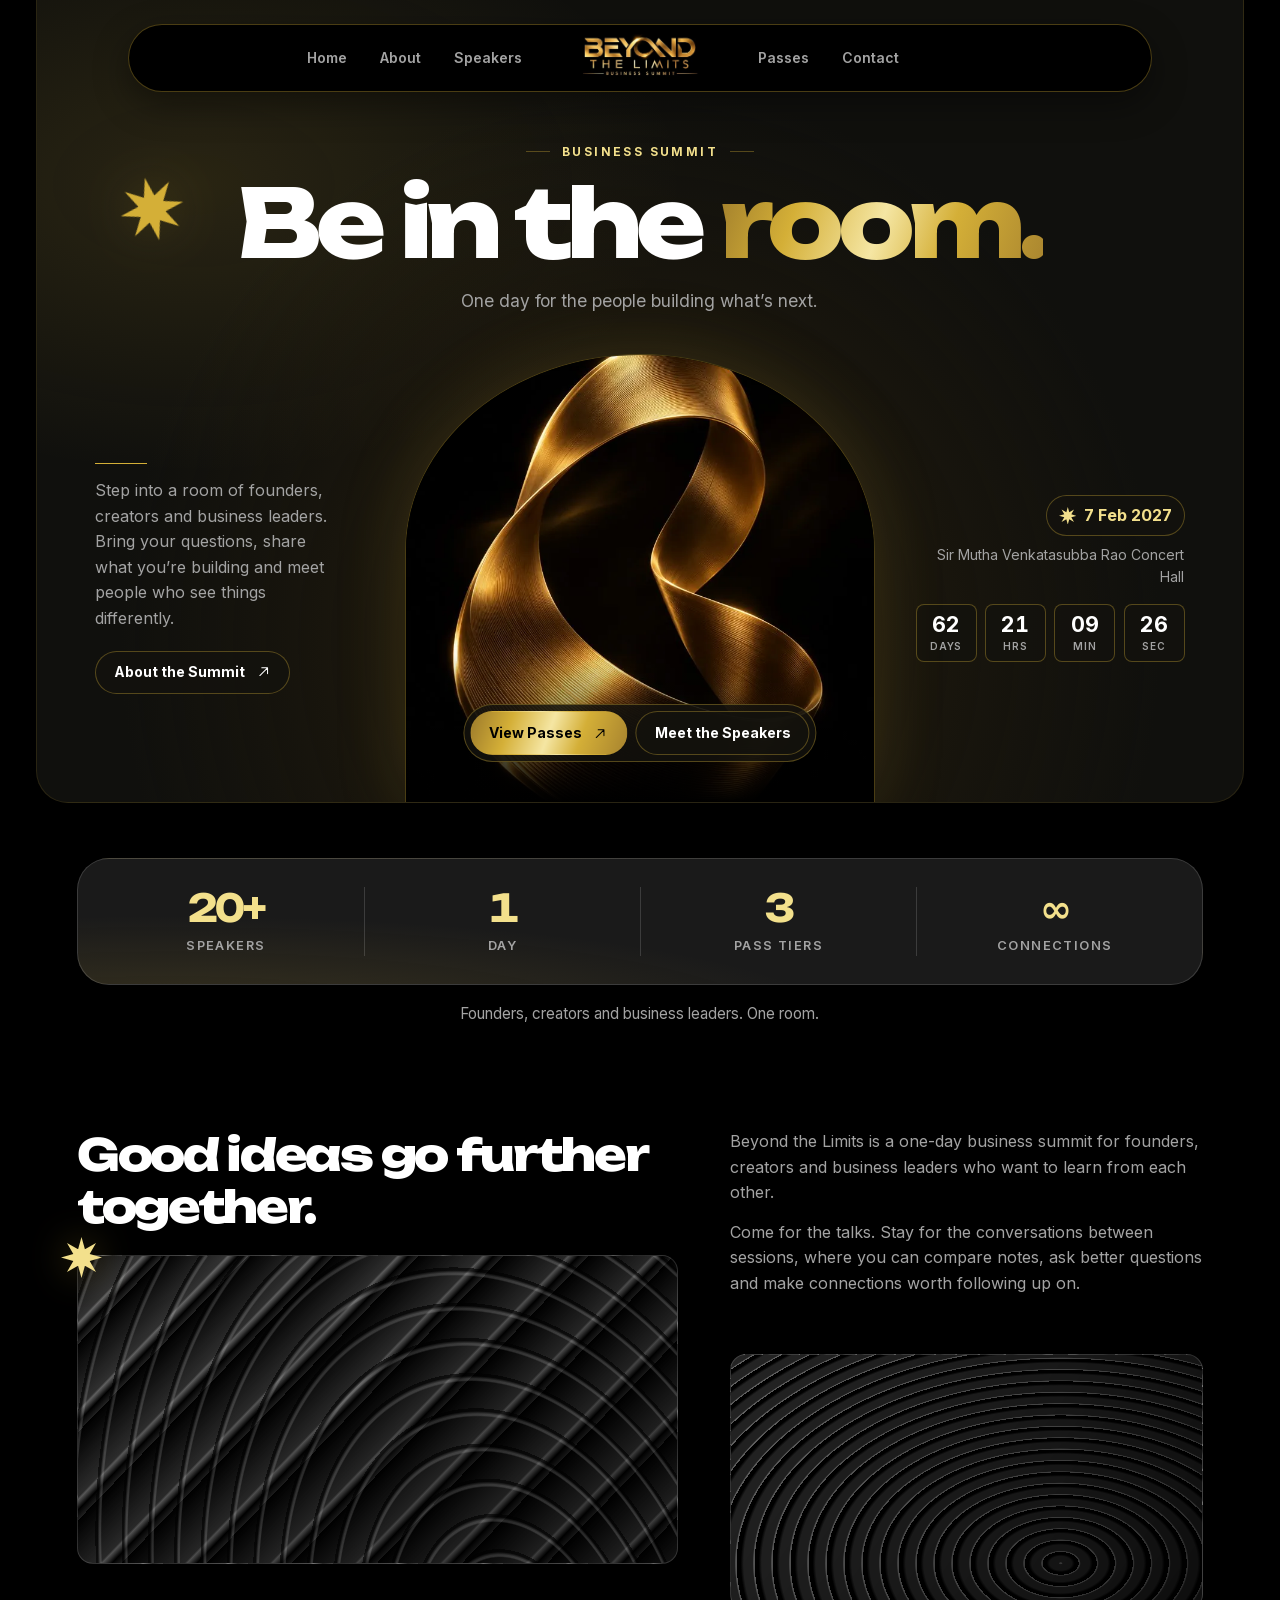
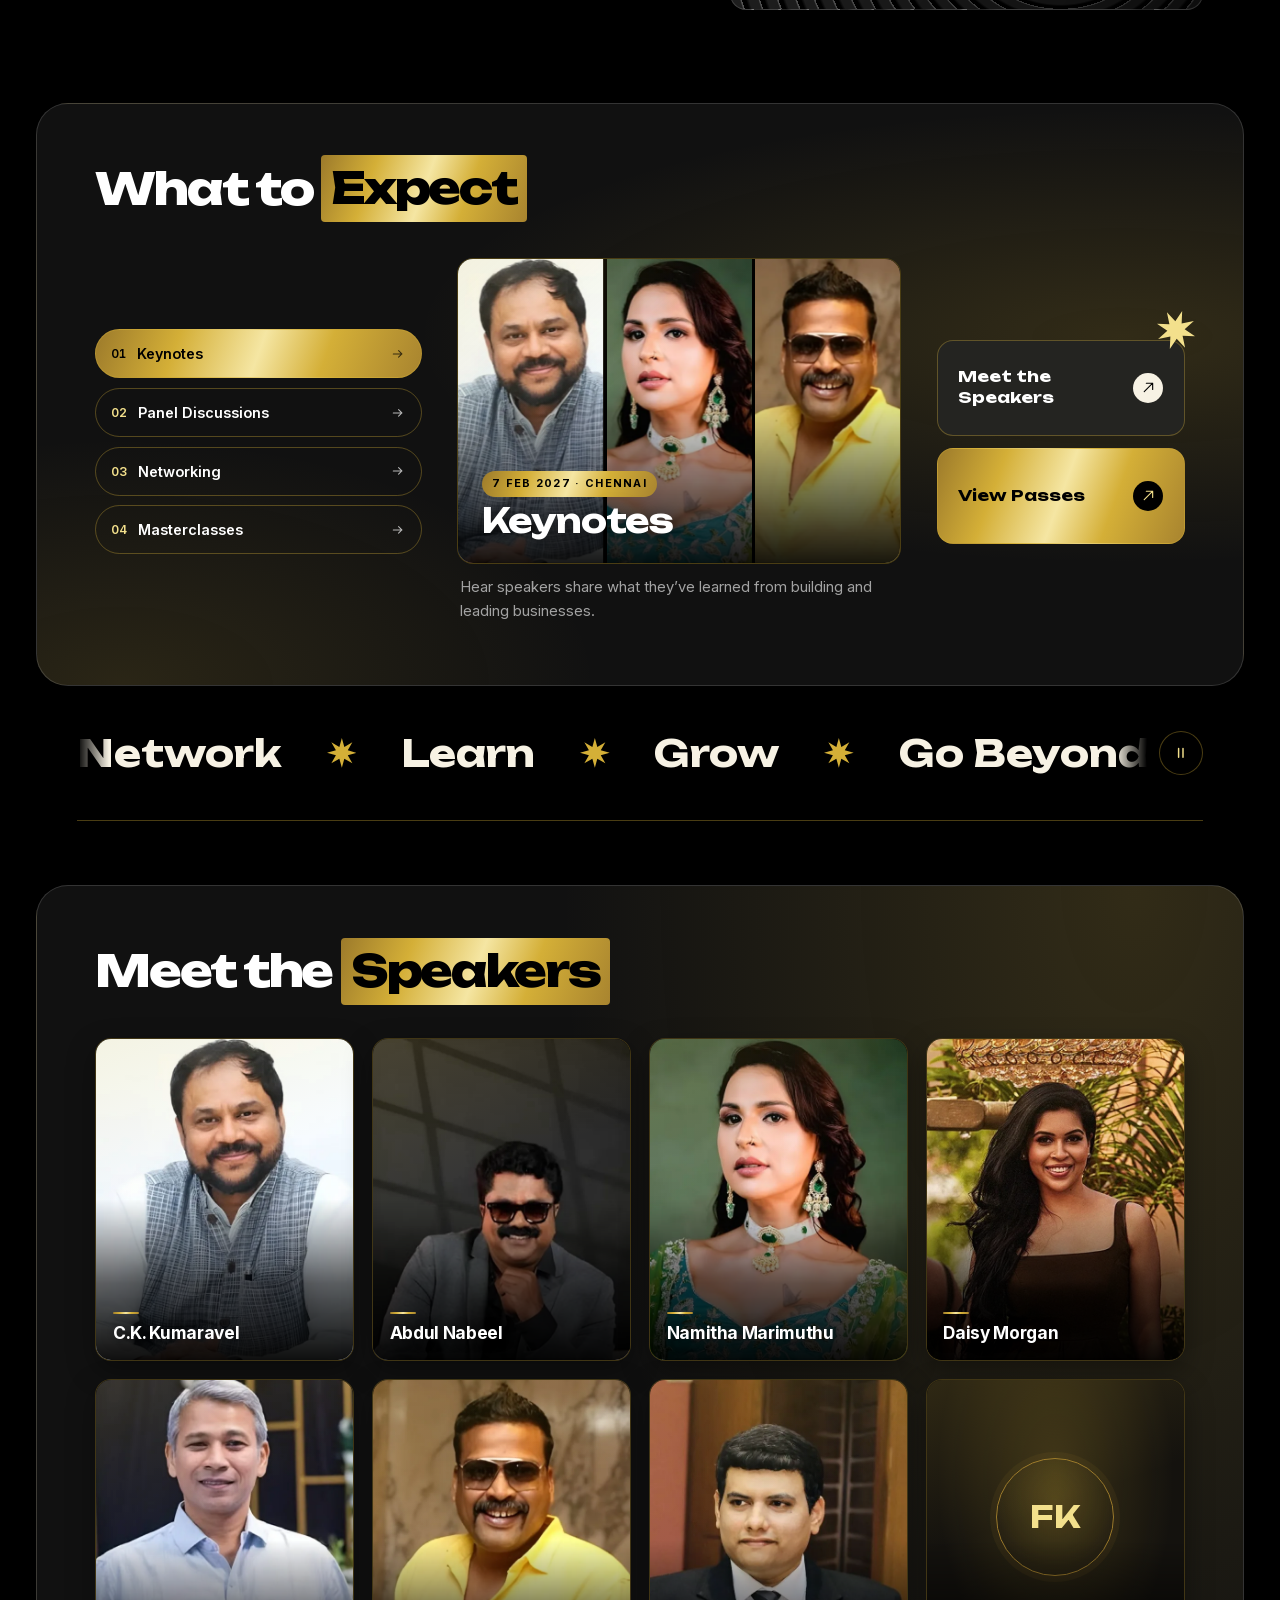
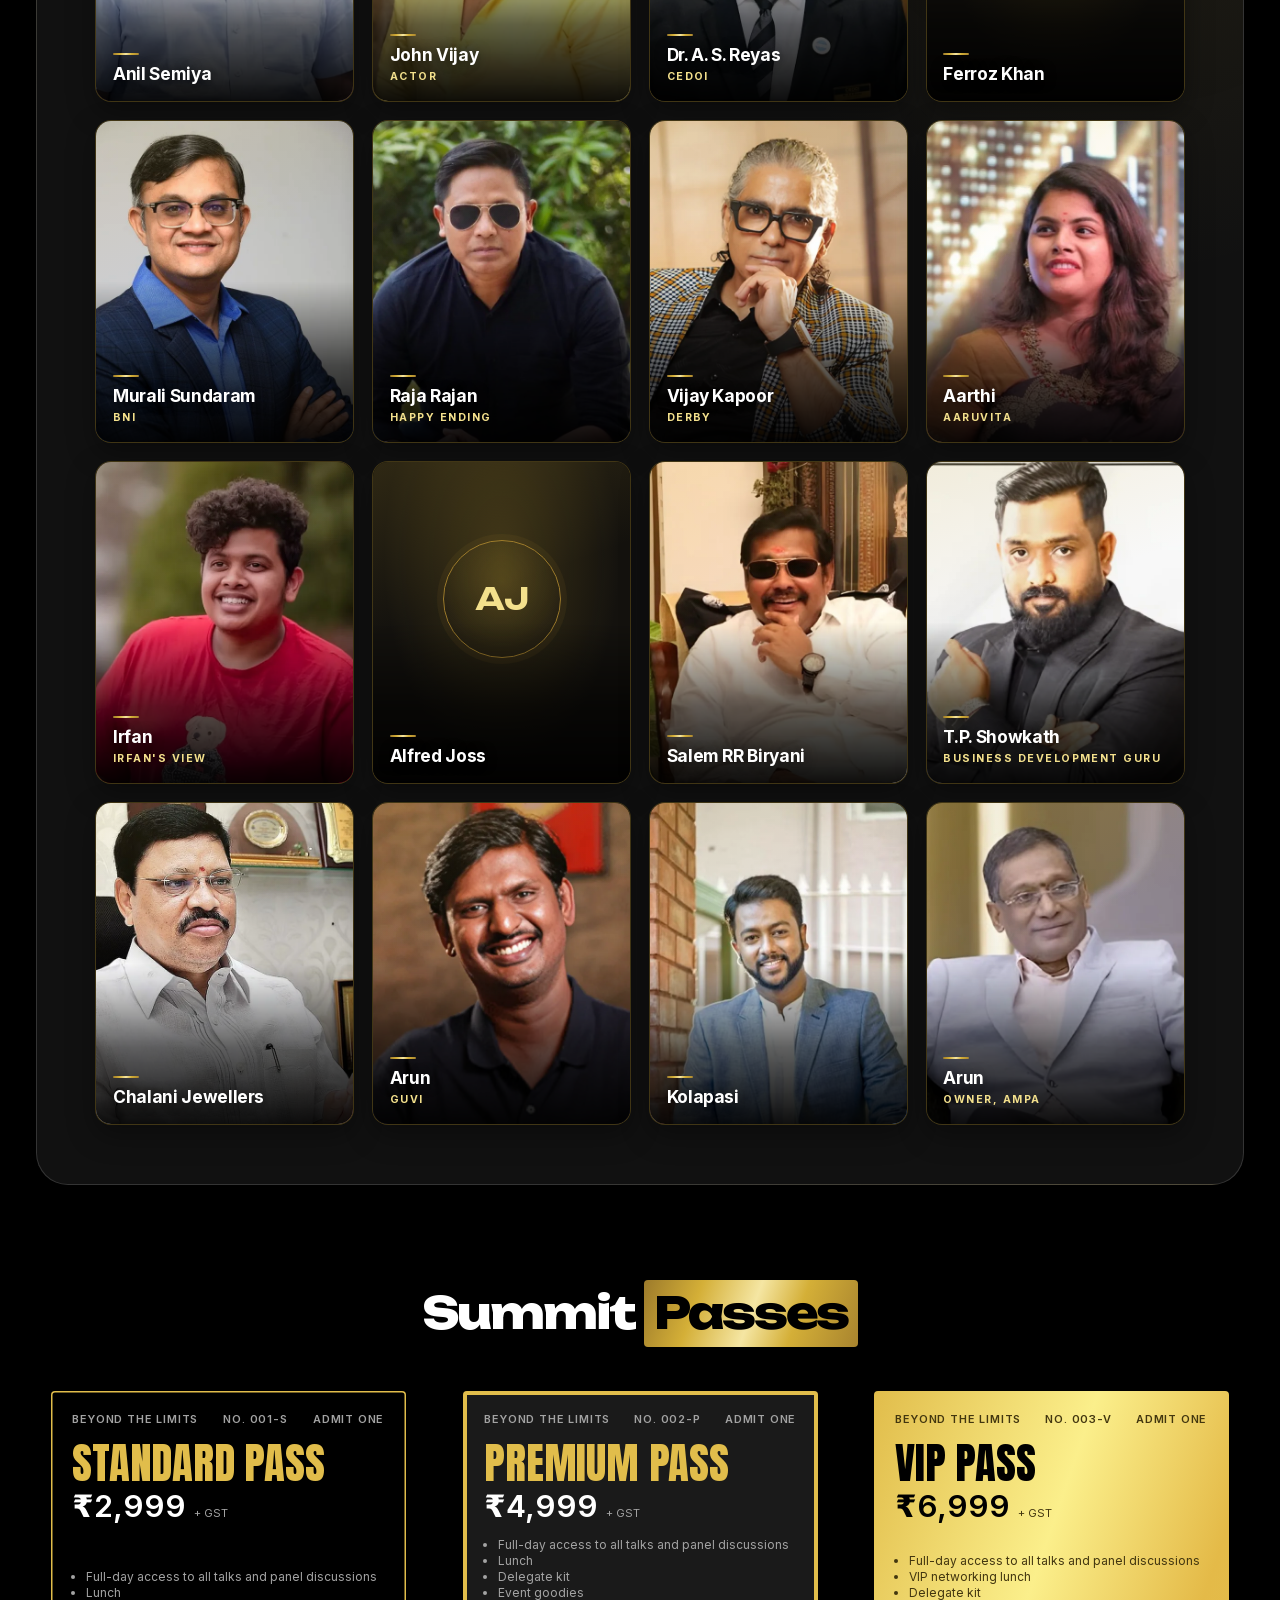
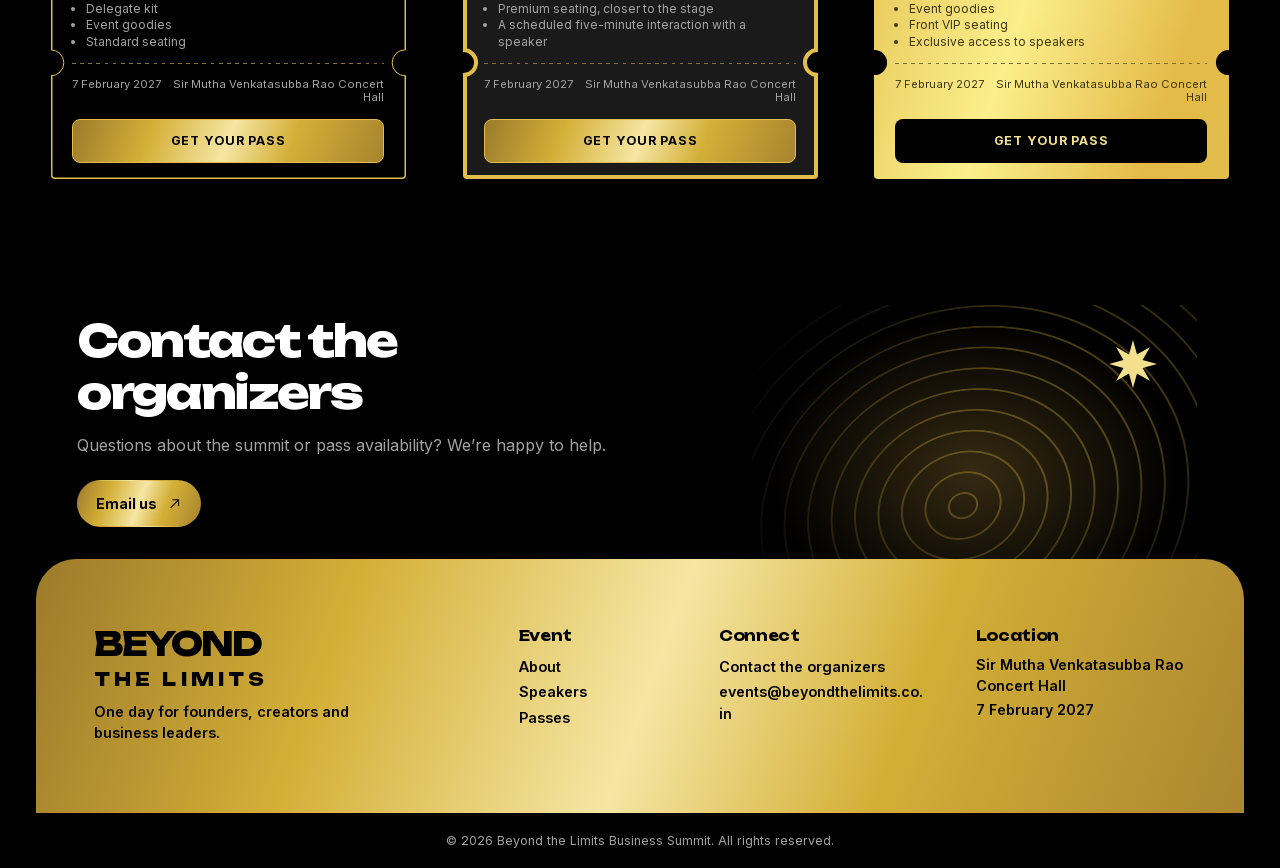
==== commit 144bba20: "Full-colour speaker photos; speaker photo collages in What to Expect Co-Authored-By: Claude Opus 5.5" ====
--- a/public/index.html
+++ b/public/index.html
@@ -23,12 +23,12 @@
   <link rel="preload" href="assets/fonts/inter.woff2" as="font" type="font/woff2" crossorigin>
   <link rel="preload" href="assets/hero.webp" as="image" type="image/webp" fetchpriority="high">
   <!-- Bump ?v= on every CSS/JS change: browsers cache these files for a day (see vercel.json). -->
-  <link rel="stylesheet" href="css/styles.css?v=20261127">
-  <script src="js/content.js?v=20261127" defer></script>
-  <script src="js/config.js?v=20261127" defer></script>
-  <script src="js/api.js?v=20261127" defer></script>
-  <script src="js/main.js?v=20261127" defer></script>
-  <script src="js/checkout.js?v=20261127" defer></script>
+  <link rel="stylesheet" href="css/styles.css?v=20261128">
+  <script src="js/content.js?v=20261128" defer></script>
+  <script src="js/config.js?v=20261128" defer></script>
+  <script src="js/api.js?v=20261128" defer></script>
+  <script src="js/main.js?v=20261128" defer></script>
+  <script src="js/checkout.js?v=20261128" defer></script>
 </head>
 <body>
   <a class="skip-link" href="#main" data-text="ui.skip"></a>
--- a/public/css/styles.css
+++ b/public/css/styles.css
@@ -337,21 +337,34 @@
 .expect-tab[aria-selected="true"] span { color: inherit; }
 .expect-feature figcaption { padding: .8rem .15rem 0; min-height: 3.9rem; color: var(--muted); font-size: .925rem; }
 .expect-art {
+  display: grid;
+  gap: 3px;
   aspect-ratio: 1.45;
-  background: radial-gradient(ellipse at 50% 50%, var(--gold-glow), var(--clear) 72%), var(--black);
-}
-.expect-art::before, .expect-art::after {
-  position: absolute;
-  inset: var(--art-inset, 0);
+  border-color: rgb(212 175 55 / .35);
+  background: var(--black);
+}
+.expect-art-0 { grid-template-columns: repeat(3, 1fr); }
+.expect-art-1 { grid-template-columns: repeat(4, 1fr); }
+.expect-art-2 { grid-template-columns: repeat(3, 1fr); grid-template-rows: 1fr 1fr; }
+.expect-art-3 { grid-template-columns: 1.35fr 1fr; grid-template-rows: 1fr 1fr; }
+.expect-art-3 .expect-tile:first-child { grid-row: 1 / -1; }
+.expect-tile { position: relative; min-width: 0; min-height: 0; overflow: hidden; background: radial-gradient(ellipse at 50% 30%, rgb(212 175 55 / .18), var(--clear) 70%), #14120e; }
+.expect-tile .slot-image { object-position: 50% 28%; transition: transform 1.2s cubic-bezier(.2, .7, .2, 1); }
+.expect-feature:not([hidden]) .expect-tile .slot-image { animation: expect-in .7s ease both; }
+.expect-art::after {
   content: "";
-  background: var(--art-pattern);
-  transform: var(--art-transform, none);
-}
-.expect-art::after { inset: 0; background: linear-gradient(127deg, var(--shadow), var(--clear) 50%, var(--shade)); transform: none; }
-.expect-art-0 { --art-pattern: repeating-radial-gradient(ellipse at 50% 100%, var(--gold-light), var(--gold-dim) 2px, var(--black) 7px, var(--gold-dim) 13px, var(--black) 17px); --art-inset: 8% -10% -35%; }
-.expect-art-1 { --art-pattern: repeating-linear-gradient(32deg, var(--gold-dim) 0 3px, var(--black) 6px 15px, var(--gold-dark) 16px 17px, var(--black) 19px); --art-transform: perspective(340px) rotateY(-30deg) scale(1.5); }
-.expect-art-2 { --art-pattern: repeating-radial-gradient(circle at 29% 63%, var(--clear) 0 10px, var(--gold-dark) 12px, var(--clear) 14px 21px), repeating-radial-gradient(circle at 76% 42%, var(--black) 0 10px, var(--gold-dim) 12px, var(--black) 14px 21px); }
-.expect-art-3 { --art-pattern: repeating-linear-gradient(90deg, var(--gold-dim), var(--black) 22px, var(--gold) 23px, var(--gold-dim) 25px); --art-transform: perspective(220px) rotateX(37deg) rotateZ(-20deg) scale(1.5); }
+  position: absolute;
+  inset: 0;
+  z-index: 2;
+  pointer-events: none;
+  background: linear-gradient(to top, rgb(0 0 0 / .9) 0%, rgb(0 0 0 / .45) 30%, rgb(0 0 0 / 0) 58%),
+    linear-gradient(140deg, rgb(212 175 55 / .16), var(--clear) 40%);
+}
+.expect-art-caption { position: absolute; inset: auto 0 0; z-index: 3; padding: clamp(14px, 2vw, 24px); }
+.expect-art-caption span { display: inline-block; margin-bottom: .45rem; padding: .25rem .6rem; border-radius: var(--radius-pill); background: var(--gold-gradient); color: var(--black); font-size: .68rem; font-weight: 800; letter-spacing: .12em; text-transform: uppercase; }
+.expect-art-caption strong { display: block; color: var(--text); font: 700 clamp(1.4rem, 2.6vw, 2.15rem)/1.05 var(--font-display); letter-spacing: -.03em; text-shadow: 0 2px 18px rgb(0 0 0 / .6); }
+@keyframes expect-in { from { opacity: 0; transform: scale(1.08); } to { opacity: 1; transform: none; } }
+@media (hover: hover) { .expect-art:hover .slot-image { transform: scale(1.05); } }
 .expect-actions { display: grid; position: relative; gap: 12px; }
 .expect-sparkle { position: absolute; right: -.7rem; top: -30px; width: 40px; height: 40px; z-index: 1; color: var(--gold-light); rotate: 18deg; pointer-events: none; }
 .action-card {
@@ -384,8 +397,7 @@
 @keyframes marquee { to { transform: translateX(-50%); } }
 @keyframes shimmer { 0%, 71% { background-position: 175% 0; } 93%, 100% { background-position: -75% 0; } }
 
-/* Speaker lineup: uniform 4:5 portraits in a warm gold monochrome that turns to full colour on hover
-   (or, on touch screens, as the card scrolls through the middle of the screen). */
+/* Speaker lineup: uniform 4:5 full-colour portraits with the name over a dark fade. */
 .speakers { background: radial-gradient(ellipse at 91% 0%, var(--gold-glow), var(--clear) 37%), var(--panel); }
 .speaker-grid {
   display: grid;
@@ -441,8 +453,7 @@
 }
 .speaker-portrait .slot-image {
   object-position: 50% 30%;
-  filter: grayscale(1) sepia(.3) contrast(1.08) brightness(.9);
-  transition: filter .6s ease, transform .8s cubic-bezier(.2, .7, .2, 1);
+  transition: transform .8s cubic-bezier(.2, .7, .2, 1);
 }
 .speaker-copy {
   position: absolute;
@@ -463,8 +474,6 @@
 }
 .speaker-copy h3 { color: var(--text); font-size: clamp(.98rem, 1.35vw, 1.22rem); font-weight: 700; letter-spacing: -.02em; line-height: 1.18; overflow-wrap: anywhere; text-shadow: 0 1px 12px rgb(0 0 0 / .6); }
 .speaker-copy p { margin-top: .3rem; color: var(--gold-light); font-size: .66rem; font-weight: 700; letter-spacing: .14em; line-height: 1.35; text-transform: uppercase; overflow-wrap: anywhere; }
-.speaker-card.in-focus .slot-image { filter: none; }
-.speaker-card.in-focus .speaker-copy::before { width: 44px; }
 
 /* Pass tickets: square face, perforation and detachable-looking stub */
 .passes { margin-block: var(--section-gap); width: min(1272px, calc(100% - clamp(40px, 8vw, 120px))); }
@@ -623,7 +632,7 @@
   .button:not(:disabled):hover, .action-card:hover { transform: translateY(-3px); }
   .button-secondary:hover { border-color: var(--gold-light); }
   .speaker-card:hover { translate: 0 -6px; border-color: var(--gold); box-shadow: 0 18px 40px rgb(0 0 0 / .55), 0 0 28px rgb(212 175 55 / .16); }
-  .speaker-card:hover .slot-image { filter: none; transform: scale(1.045); }
+  .speaker-card:hover .slot-image { transform: scale(1.045); }
   .speaker-card:hover .speaker-copy::before { width: 44px; }
 }
 
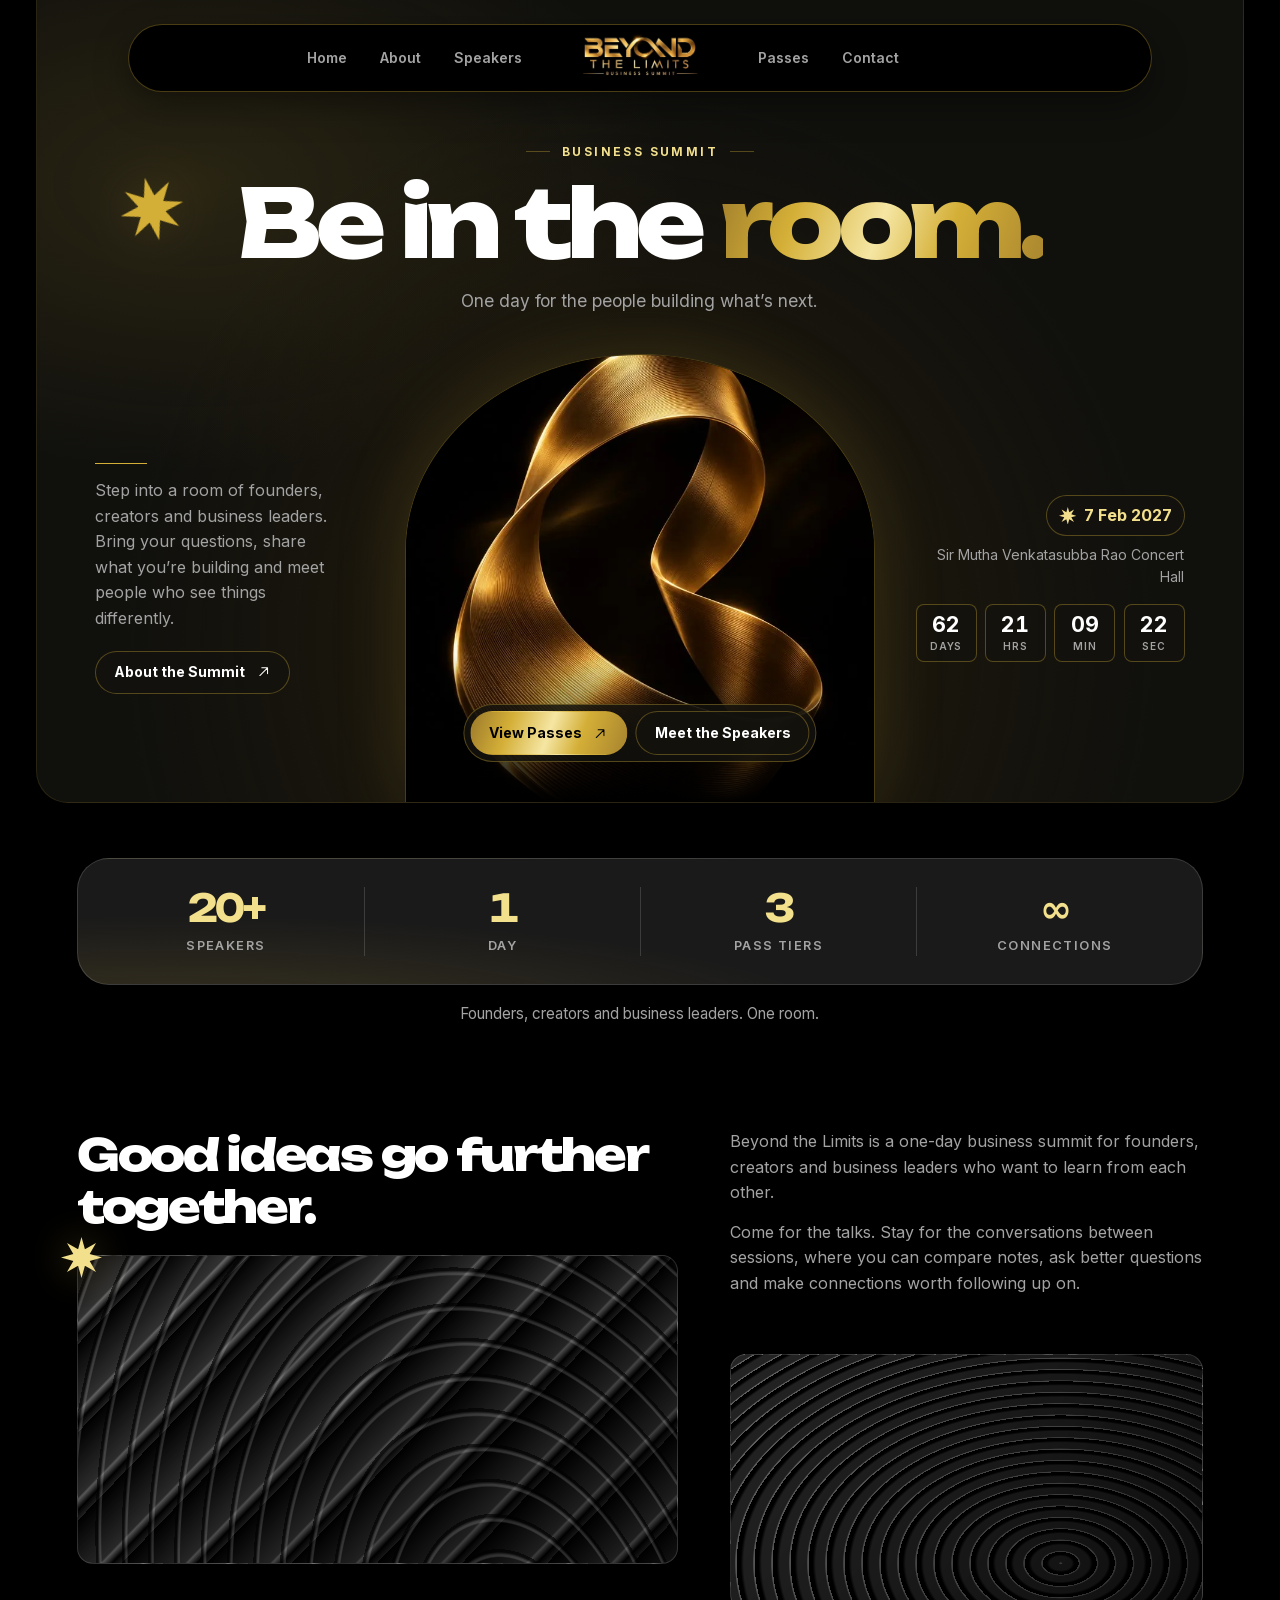
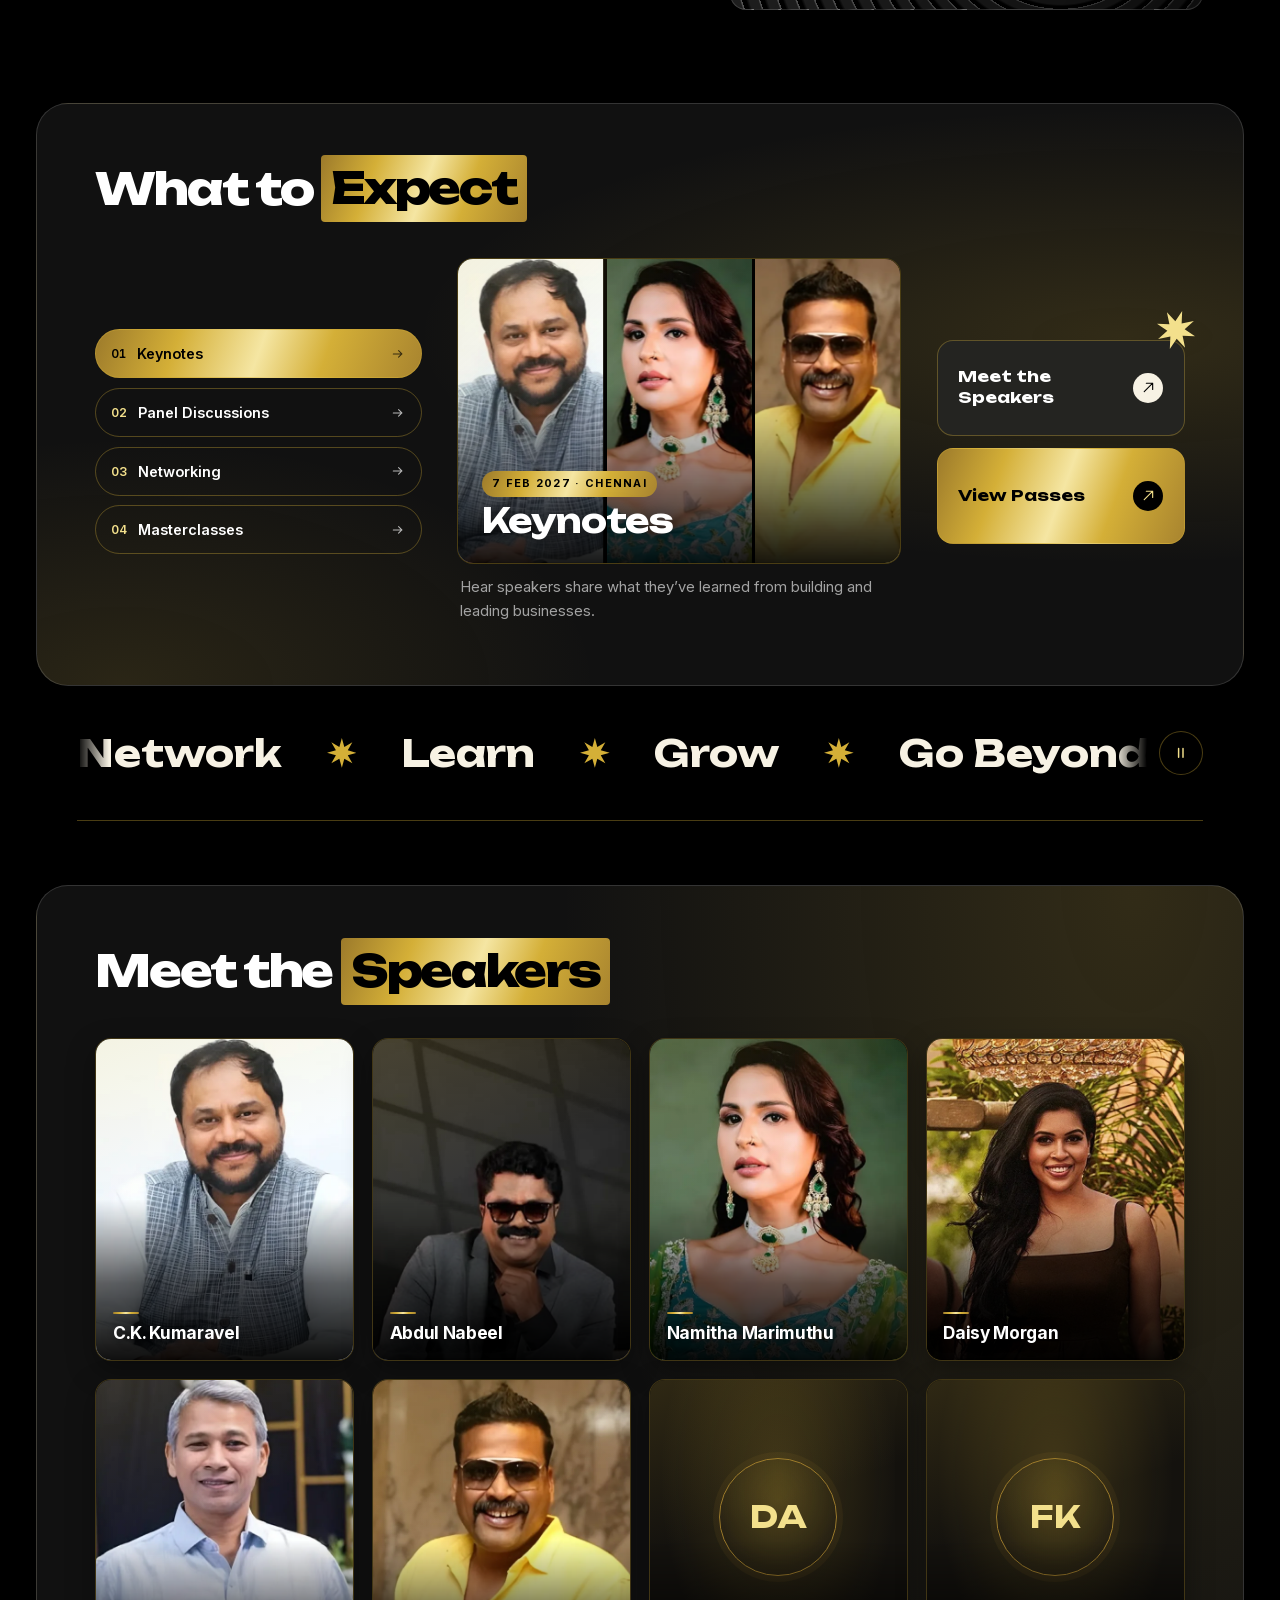
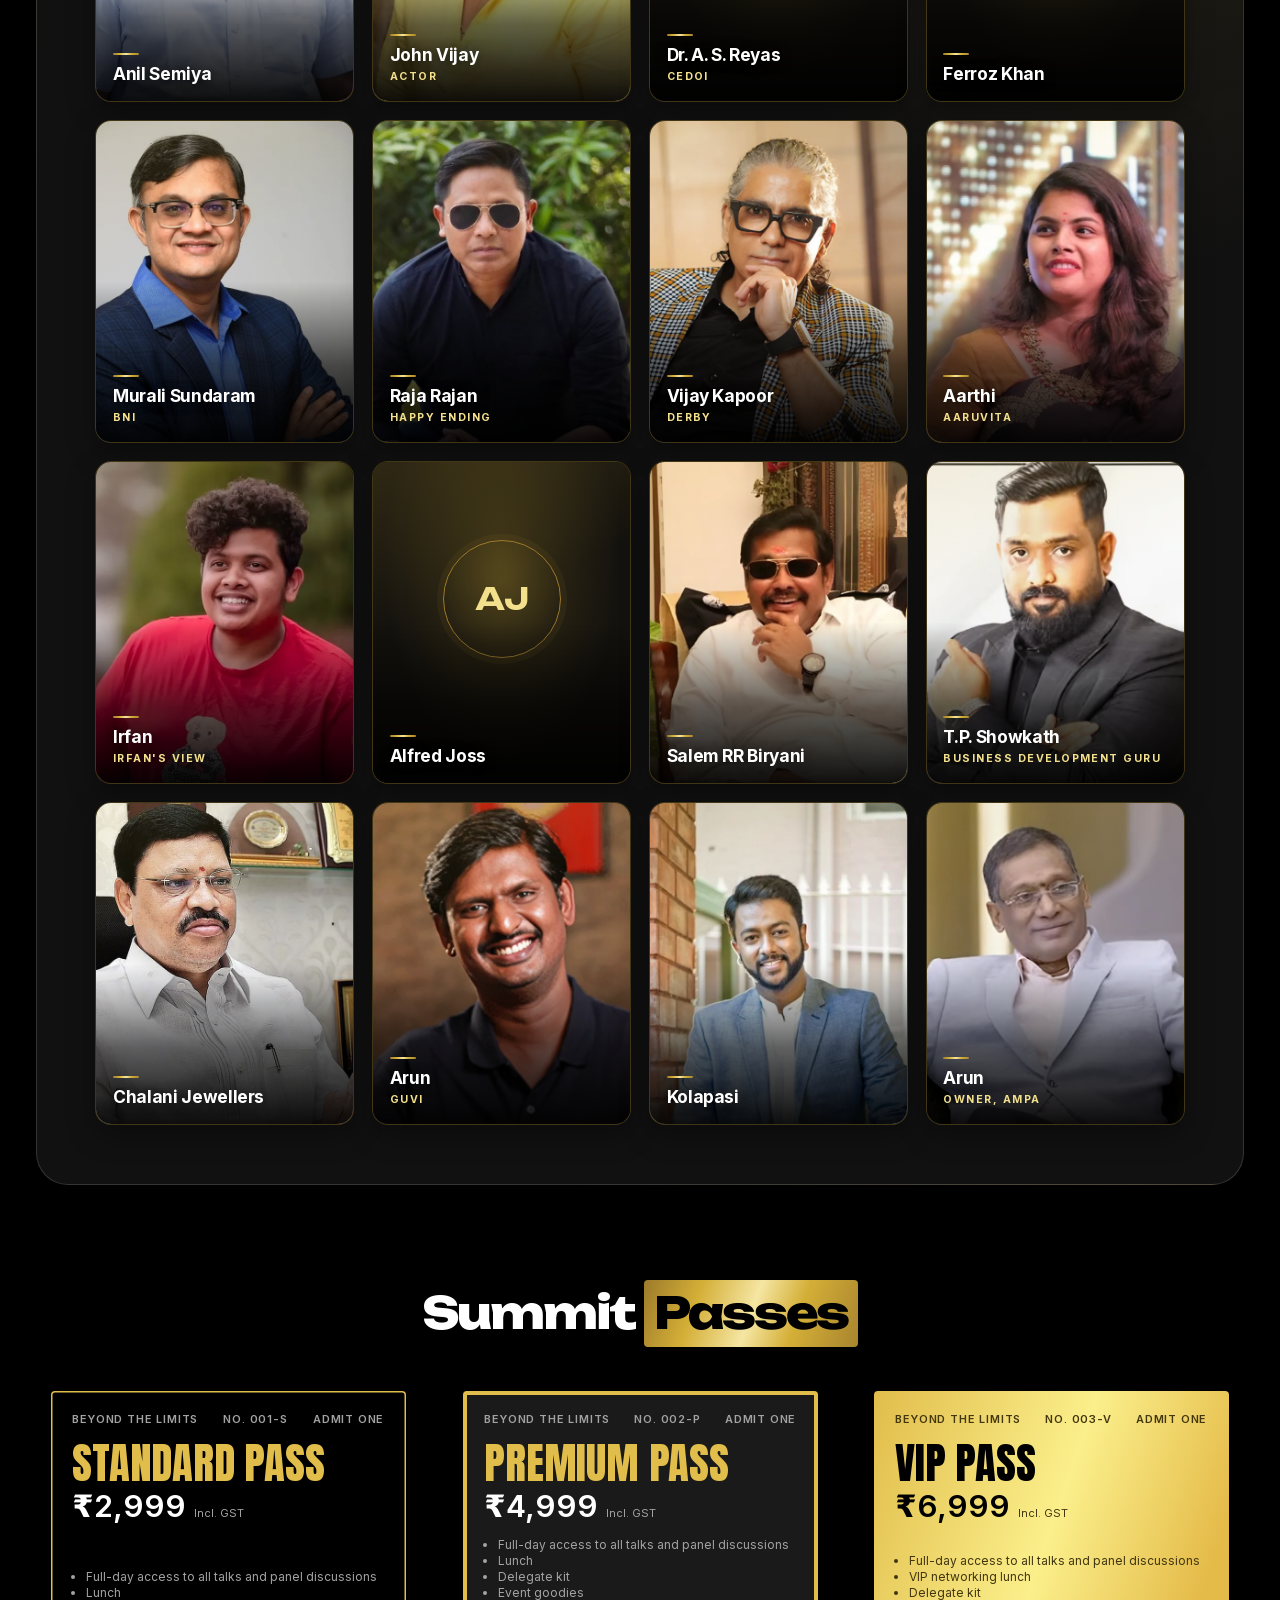
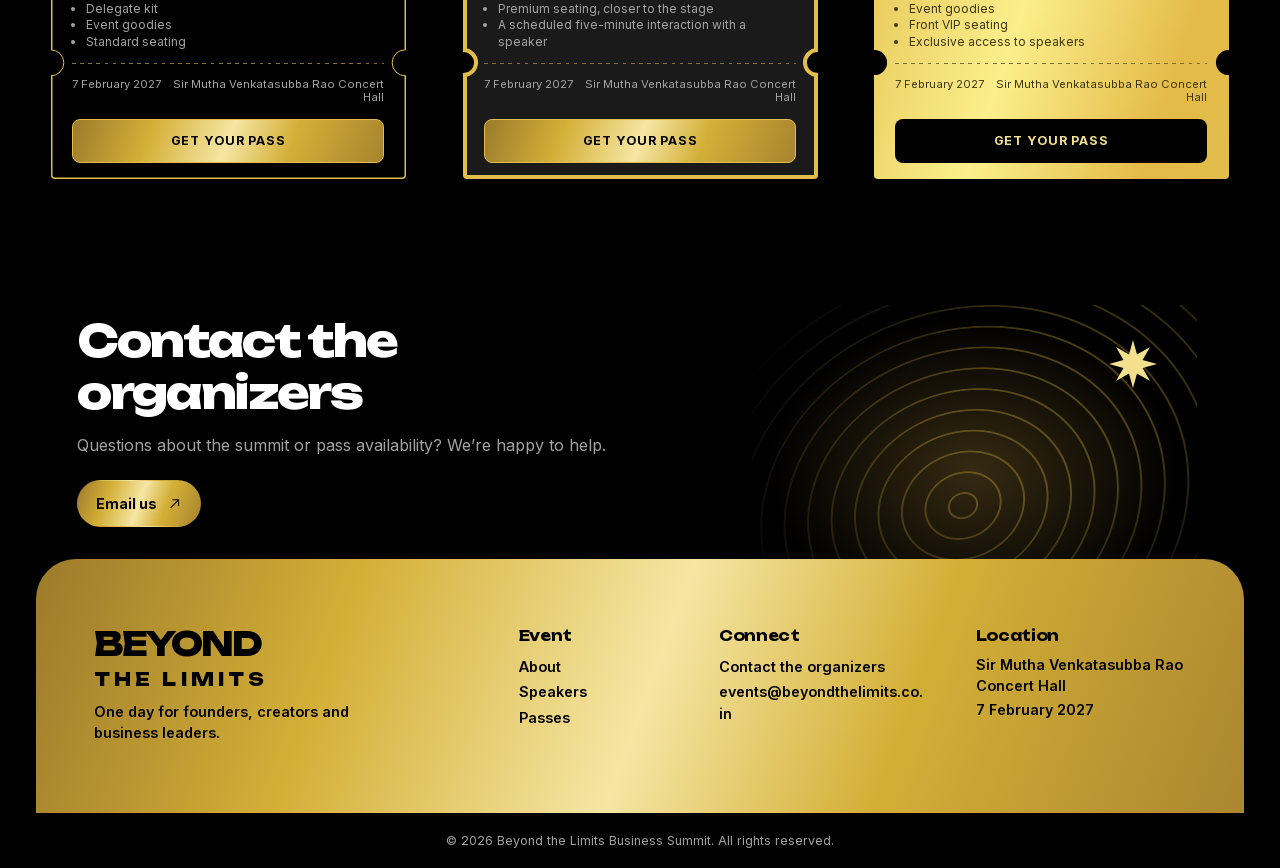
==== commit a4ab2b9e: "Prices are inclusive of GST: 2999 / 4999 / 6999 No GST is added at checkout. Site, checkout, ticket " ====
--- a/public/index.html
+++ b/public/index.html
@@ -23,12 +23,12 @@
   <link rel="preload" href="assets/fonts/inter.woff2" as="font" type="font/woff2" crossorigin>
   <link rel="preload" href="assets/hero.webp" as="image" type="image/webp" fetchpriority="high">
   <!-- Bump ?v= on every CSS/JS change: browsers cache these files for a day (see vercel.json). -->
-  <link rel="stylesheet" href="css/styles.css?v=20261128">
-  <script src="js/content.js?v=20261128" defer></script>
-  <script src="js/config.js?v=20261128" defer></script>
-  <script src="js/api.js?v=20261128" defer></script>
-  <script src="js/main.js?v=20261128" defer></script>
-  <script src="js/checkout.js?v=20261128" defer></script>
+  <link rel="stylesheet" href="css/styles.css?v=20261129">
+  <script src="js/content.js?v=20261129" defer></script>
+  <script src="js/config.js?v=20261129" defer></script>
+  <script src="js/api.js?v=20261129" defer></script>
+  <script src="js/main.js?v=20261129" defer></script>
+  <script src="js/checkout.js?v=20261129" defer></script>
 </head>
 <body>
   <a class="skip-link" href="#main" data-text="ui.skip"></a>
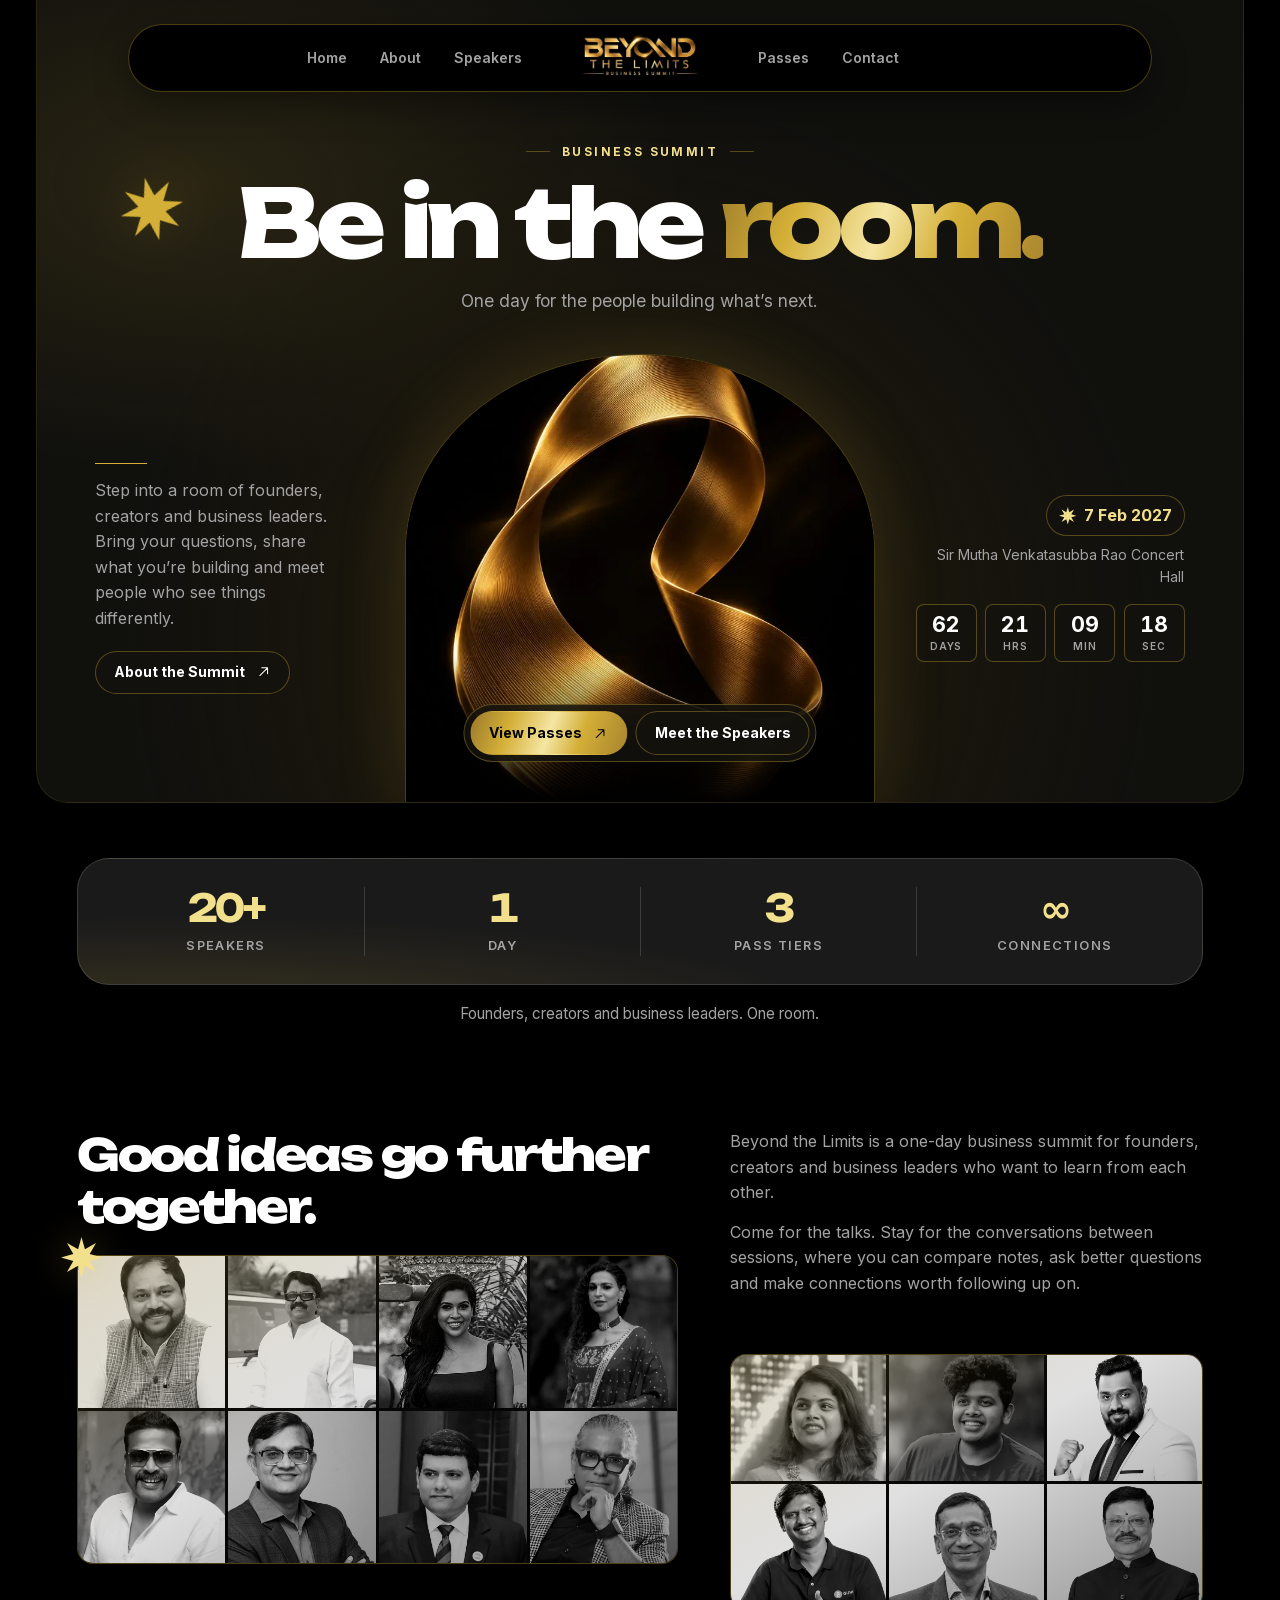
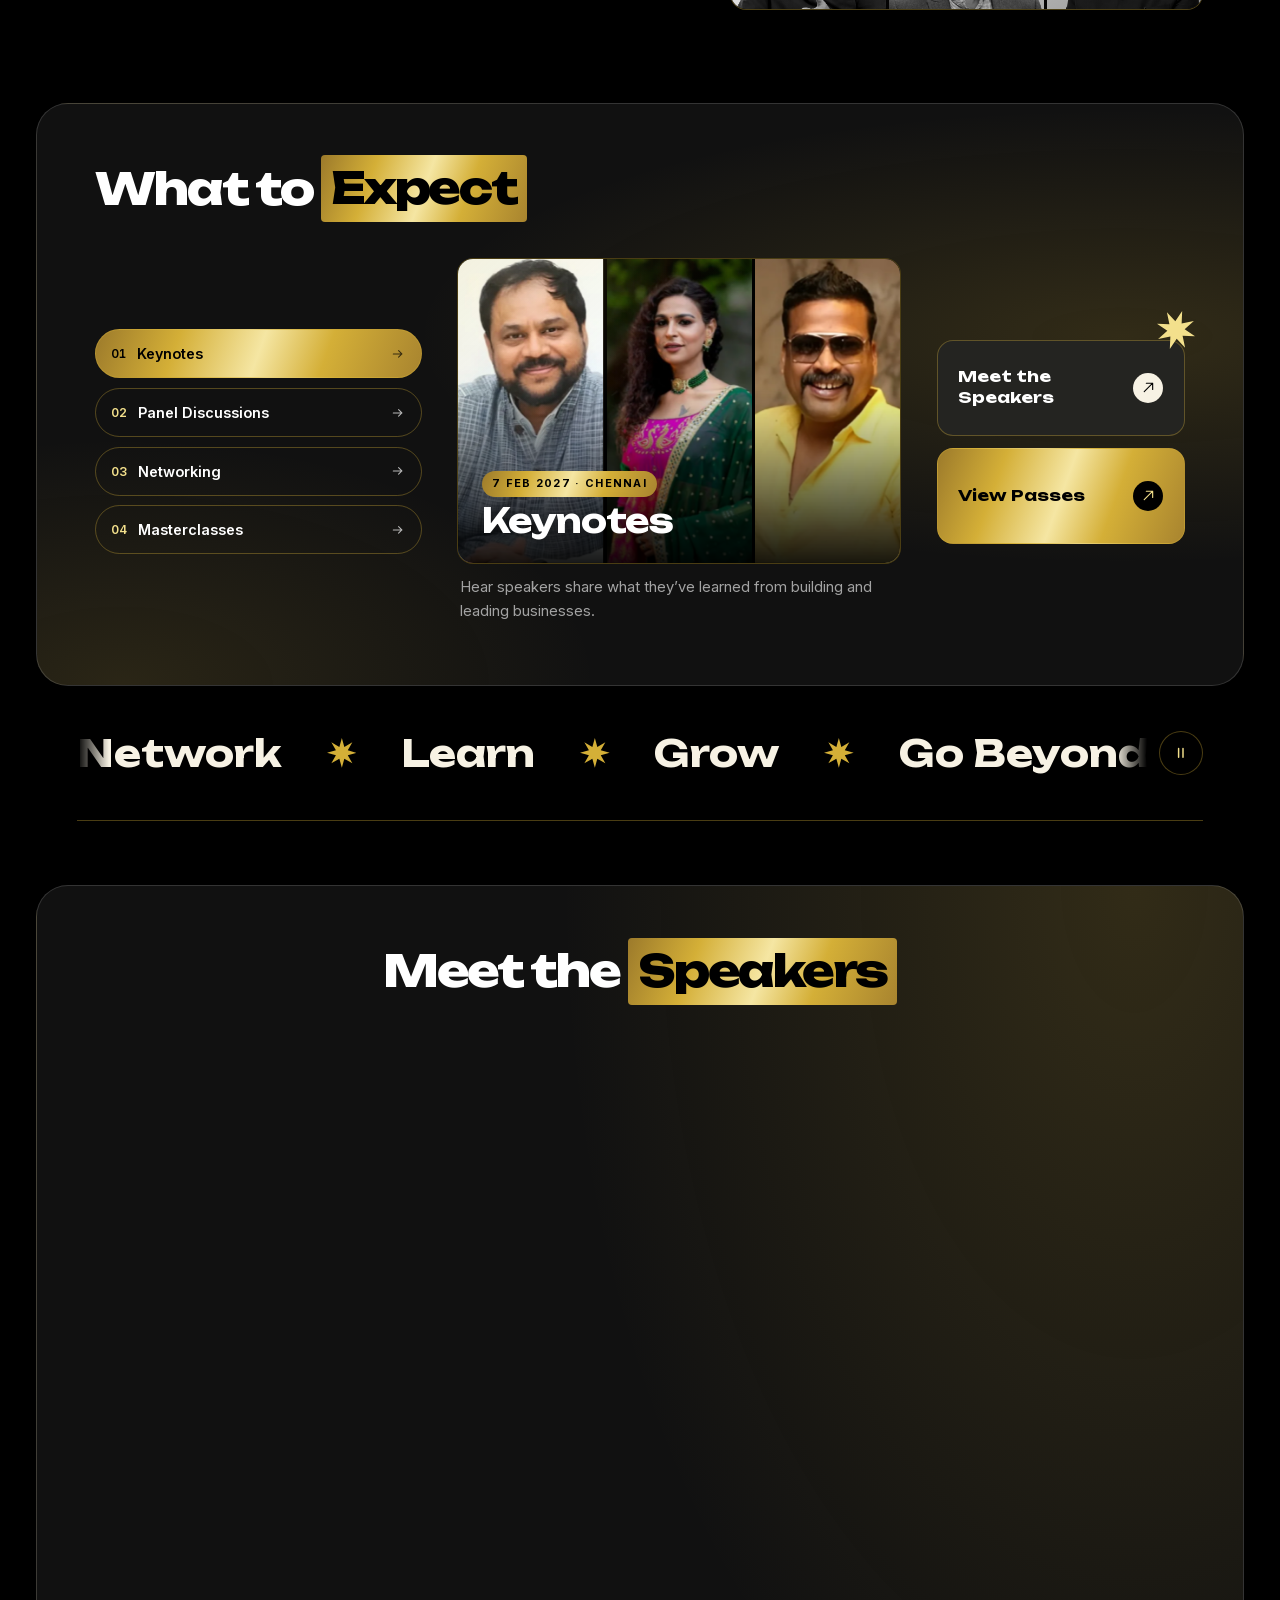
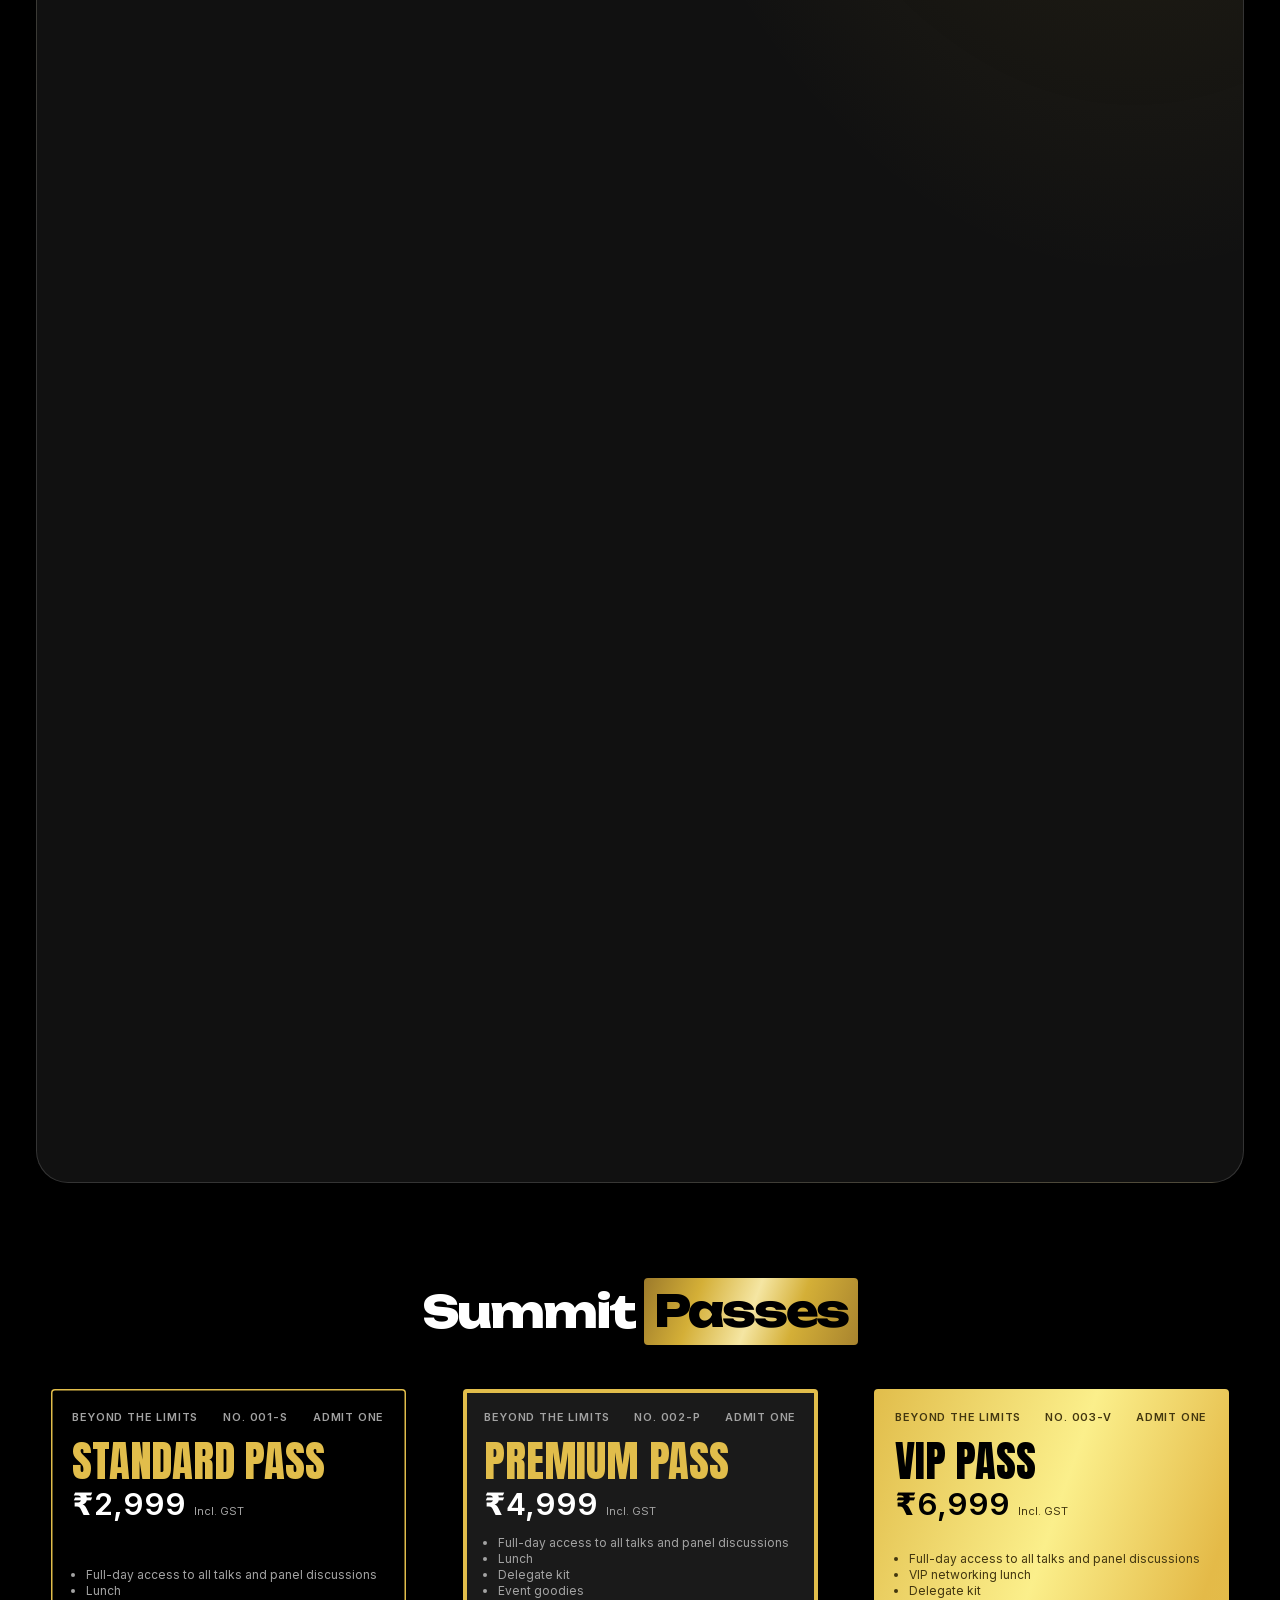
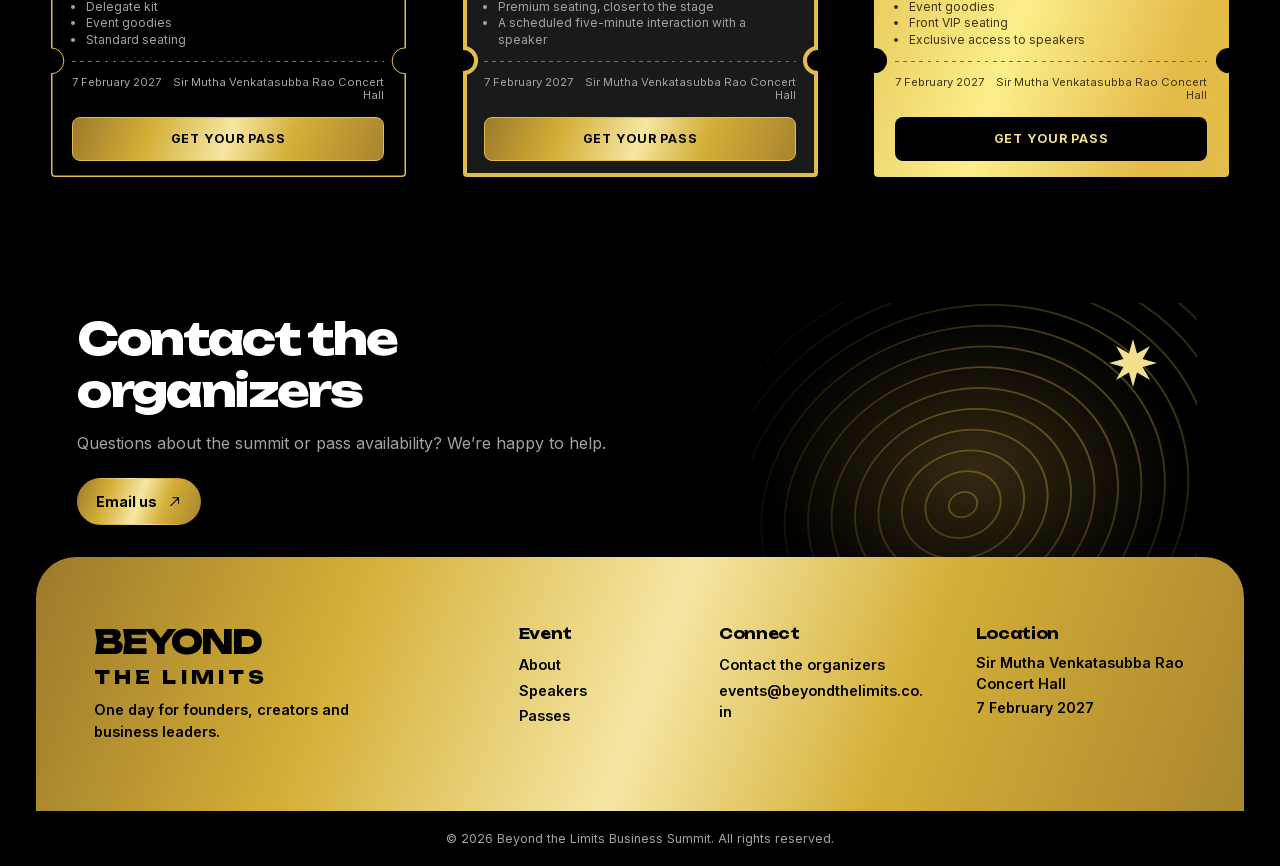
==== commit b14083a3: "Add coupon codes, speaker bios and redesigned speaker cards - Coupons: admin Coupons section (create" ====
--- a/public/index.html
+++ b/public/index.html
@@ -23,12 +23,12 @@
   <link rel="preload" href="assets/fonts/inter.woff2" as="font" type="font/woff2" crossorigin>
   <link rel="preload" href="assets/hero.webp" as="image" type="image/webp" fetchpriority="high">
   <!-- Bump ?v= on every CSS/JS change: browsers cache these files for a day (see vercel.json). -->
-  <link rel="stylesheet" href="css/styles.css?v=20261129">
-  <script src="js/content.js?v=20261129" defer></script>
+  <link rel="stylesheet" href="css/styles.css?v=20261163">
+  <script src="js/content.js?v=20261163" defer></script>
   <script src="js/config.js?v=20261129" defer></script>
   <script src="js/api.js?v=20261129" defer></script>
-  <script src="js/main.js?v=20261129" defer></script>
-  <script src="js/checkout.js?v=20261129" defer></script>
+  <script src="js/main.js?v=20261161" defer></script>
+  <script src="js/checkout.js?v=20261163" defer></script>
 </head>
 <body>
   <a class="skip-link" href="#main" data-text="ui.skip"></a>
--- a/public/css/styles.css
+++ b/public/css/styles.css
@@ -304,6 +304,34 @@
   aspect-ratio: 1.85;
   background: linear-gradient(125deg, var(--clear), var(--shade)), repeating-radial-gradient(ellipse at 70% 82%, var(--silver) 0 1px, var(--panel-high) 2px 11px, var(--black) 14px 18px);
 }
+/* About montage: speaker portraits in black and white with a gold wash; hover brings one to colour. */
+.about .art-montage { filter: none; }
+.art-montage {
+  display: grid;
+  grid-template-rows: repeat(2, minmax(0, 1fr));
+  gap: 3px;
+  border-color: rgb(212 175 55 / .35);
+  background: #050505;
+}
+.art-montage-left { grid-template-columns: repeat(4, minmax(0, 1fr)); aspect-ratio: 1.95; }
+.art-montage-right { grid-template-columns: repeat(3, minmax(0, 1fr)); aspect-ratio: 1.85; }
+.art-montage::after {
+  content: "";
+  position: absolute;
+  inset: 0;
+  z-index: 3;
+  pointer-events: none;
+  background: linear-gradient(150deg, rgb(212 175 55 / .16), var(--clear) 45%, rgb(0 0 0 / .35));
+}
+.montage-tile { position: relative; min-width: 0; min-height: 0; overflow: hidden; background: #14120e; }
+.montage-tile .slot-image {
+  object-position: 50% 22%;
+  filter: grayscale(1) contrast(1.08) brightness(.88);
+  transition: filter .6s ease, transform .9s cubic-bezier(.2, .7, .2, 1);
+}
+@media (hover: hover) {
+  .montage-tile:hover .slot-image { filter: none; transform: scale(1.06); }
+}
 .about-sparkle { position: absolute; z-index: 2; top: -18px; left: -16px; width: 41px; height: 41px; color: var(--gold-light); filter: drop-shadow(0 0 18px var(--line)); }
 
 /* The four ways to take part */
@@ -399,10 +427,11 @@
 
 /* Speaker lineup: uniform 4:5 full-colour portraits with the name over a dark fade. */
 .speakers { background: radial-gradient(ellipse at 91% 0%, var(--gold-glow), var(--clear) 37%), var(--panel); }
+.speakers > h2 { text-align: center; }
 .speaker-grid {
   display: grid;
   grid-template-columns: repeat(4, minmax(0, 1fr));
-  gap: clamp(12px, 1.4vw, 20px);
+  gap: clamp(14px, 1.6vw, 22px);
   padding: 0;
   margin-top: clamp(28px, 3.2vw, 44px);
   list-style: none;
@@ -411,13 +440,8 @@
   position: relative;
   isolation: isolate;
   min-width: 0;
-  overflow: hidden;
-  border: 1px solid rgb(212 175 55 / .26);
-  border-radius: var(--radius-card);
-  background: #0d0c0a;
   color: var(--text);
-  box-shadow: 0 10px 28px rgb(0 0 0 / .35);
-  transition: translate .3s ease, border-color .3s ease, box-shadow .3s ease;
+  transition: translate .3s ease;
 }
 .speaker-portrait {
   position: relative;
@@ -474,6 +498,160 @@
 }
 .speaker-copy h3 { color: var(--text); font-size: clamp(.98rem, 1.35vw, 1.22rem); font-weight: 700; letter-spacing: -.02em; line-height: 1.18; overflow-wrap: anywhere; text-shadow: 0 1px 12px rgb(0 0 0 / .6); }
 .speaker-copy p { margin-top: .3rem; color: var(--gold-light); font-size: .66rem; font-weight: 700; letter-spacing: .14em; line-height: 1.35; text-transform: uppercase; overflow-wrap: anywhere; }
+/* Speaker card: a rounded gold-framed photo that fades to black, with the name and
+   role set inside the frame. Hover (tap on tablets) flips it to the highlight and bio. */
+.speaker-card { perspective: 1400px; }
+.speaker-card.has-drawer .speaker-flip { cursor: pointer; }
+.speaker-card.has-drawer:focus-visible { outline: none; }
+.speaker-card.has-drawer:focus-visible .speaker-media,
+.speaker-card.has-drawer:focus-visible .speaker-back { outline: 2px solid var(--gold-focus); outline-offset: 4px; }
+.speaker-flip {
+  position: relative;
+  transform-style: preserve-3d;
+  transition: transform .8s cubic-bezier(.2, .75, .2, 1);
+}
+.speaker-media, .speaker-back {
+  overflow: hidden;
+  border: 1px solid rgb(226 192 92 / .8);
+  border-radius: 18px;
+  background: #0b0a08;
+  box-shadow: 0 0 0 1px rgb(0 0 0 / .6), 0 0 22px rgb(212 175 55 / .18), 0 18px 40px rgb(0 0 0 / .5);
+  -webkit-backface-visibility: hidden;
+  backface-visibility: hidden;
+  transition: border-color .3s ease, box-shadow .3s ease;
+}
+.speaker-media { position: relative; }
+.speaker-media .speaker-portrait { aspect-ratio: 4 / 5; }
+.speaker-media .speaker-portrait::after {
+  background:
+    linear-gradient(to top, rgb(10 9 7 / .98) 0%, rgb(10 9 7 / .9) 26%, rgb(10 9 7 / .45) 46%, rgb(10 9 7 / 0) 62%),
+    linear-gradient(160deg, rgb(212 175 55 / .1), var(--clear) 40%);
+}
+.speaker-media .speaker-portrait > span { margin-bottom: 30%; width: 32%; }
+.speaker-media .slot-image { object-position: 50% 18%; }
+.speaker-caption {
+  position: absolute;
+  inset: auto 0 0;
+  z-index: 3;
+  padding: 0 clamp(1rem, 2vw, 1.6rem) clamp(1.1rem, 2.1vw, 1.7rem);
+}
+.speaker-caption h3 {
+  color: #e9c76f;
+  font-size: clamp(1.1rem, 1.9vw, 1.55rem);
+  font-weight: 600;
+  letter-spacing: -.01em;
+  line-height: 1.15;
+  text-shadow: 0 2px 14px rgb(0 0 0 / .6);
+}
+.speaker-caption h3::after {
+  content: "";
+  display: block;
+  width: 42px;
+  height: 2px;
+  margin: .7rem 0 .75rem;
+  border-radius: 2px;
+  background: var(--gold-gradient);
+  transition: width .4s ease;
+}
+.speaker-caption p {
+  color: rgb(255 255 255 / .86);
+  font-size: clamp(.56rem, .78vw, .68rem);
+  font-weight: 500;
+  letter-spacing: .2em;
+  line-height: 1.65;
+  text-transform: uppercase;
+}
+.speaker-back {
+  position: absolute;
+  inset: 0;
+  display: flex;
+  flex-direction: column;
+  align-items: center;
+  justify-content: center;
+  border-color: rgb(236 204 110 / .95);
+  text-align: center;
+  transform: rotateY(180deg);
+}
+.speaker-back-inner {
+  display: flex;
+  flex-direction: column;
+  align-items: center;
+  justify-content: center;
+  width: 100%;
+  height: 100%;
+  padding: 1.2rem 1.4rem 2.4rem;
+  background:
+    radial-gradient(ellipse at 50% 0%, rgb(212 175 55 / .2), var(--clear) 60%),
+    radial-gradient(ellipse at 50% 100%, rgb(212 175 55 / .08), var(--clear) 55%),
+    #0b0a08;
+}
+.speaker-back-name { color: #e9c76f; font-size: clamp(1rem, 1.5vw, 1.2rem); font-weight: 600; line-height: 1.2; }
+.speaker-back-stat {
+  margin-top: .9rem;
+  background: var(--gold-gradient);
+  -webkit-background-clip: text;
+  background-clip: text;
+  color: transparent;
+  font: 700 clamp(1.05rem, 1.7vw, 1.4rem)/1.2 var(--font-display);
+  letter-spacing: -.01em;
+  text-wrap: balance;
+}
+.speaker-back-name + .speaker-back-stat { margin-top: .6rem; }
+.speaker-back-stat::after {
+  content: "";
+  display: block;
+  width: 42px;
+  height: 2px;
+  margin: .75rem auto 0;
+  background: var(--gold-gradient);
+}
+.speaker-back-bio {
+  margin-top: .75rem;
+  color: #d9d3c5;
+  font-size: clamp(.74rem, 1vw, .86rem);
+  line-height: 1.6;
+  max-width: 34ch;
+  text-wrap: pretty;
+}
+.speaker-back-mark {
+  position: absolute;
+  left: 0;
+  right: 0;
+  bottom: 1.1rem;
+  display: flex;
+  align-items: center;
+  justify-content: center;
+  gap: .45rem;
+  color: rgb(212 175 55 / .6);
+  font-size: .54rem;
+  font-weight: 700;
+  letter-spacing: .22em;
+  text-transform: uppercase;
+}
+.speaker-back-mark svg { width: 10px; height: 10px; }
+.speaker-card.is-open .speaker-flip { transform: rotateY(180deg); }
+@media (hover: hover) {
+  .speaker-card.has-drawer:hover .speaker-flip,
+  .speaker-card.has-drawer:focus-within .speaker-flip { transform: rotateY(180deg); }
+}
+.speaker-highlight {
+  display: inline-flex;
+  align-items: center;
+  justify-self: start;
+  gap: .4rem;
+  max-width: 100%;
+  padding: .3rem .65rem .3rem .5rem;
+  border: 1px solid rgb(212 175 55 / .4);
+  border-radius: 999px;
+  background: rgb(212 175 55 / .1);
+  color: var(--gold-bright);
+  font-size: .68rem;
+  font-weight: 600;
+  letter-spacing: .02em;
+  line-height: 1.2;
+}
+.speaker-highlight svg { flex: none; width: .75rem; height: .75rem; color: var(--gold); }
+.speaker-highlight span { overflow: hidden; text-overflow: ellipsis; white-space: nowrap; }
 
 /* Pass tickets: square face, perforation and detachable-looking stub */
 .passes { margin-block: var(--section-gap); width: min(1272px, calc(100% - clamp(40px, 8vw, 120px))); }
@@ -631,7 +809,8 @@
 @media (hover: hover) {
   .button:not(:disabled):hover, .action-card:hover { transform: translateY(-3px); }
   .button-secondary:hover { border-color: var(--gold-light); }
-  .speaker-card:hover { translate: 0 -6px; border-color: var(--gold); box-shadow: 0 18px 40px rgb(0 0 0 / .55), 0 0 28px rgb(212 175 55 / .16); }
+  .speaker-card:hover .speaker-media { border-color: rgb(244 215 125); box-shadow: 0 0 0 1px rgb(0 0 0 / .6), 0 0 32px rgb(212 175 55 / .3), 0 22px 46px rgb(0 0 0 / .55); }
+  .speaker-card:hover .speaker-caption h3::after { width: 64px; }
   .speaker-card:hover .slot-image { transform: scale(1.045); }
   .speaker-card:hover .speaker-copy::before { width: 44px; }
 }
@@ -685,7 +864,7 @@
   .about h2, .about-copy { grid-column: 1 / -1; grid-row: auto; }
   .about-visual-left, .about-visual-right { grid-area: auto; }
   .about-visual-right { margin-top: 0; transform: translateY(19px); }
-  .art-strata, .art-rings { aspect-ratio: 1.22; }
+  .art-strata, .art-rings, .art-montage { aspect-ratio: 1.22; }
   .about-sparkle { width: 26px; height: 26px; top: -11px; left: -8px; }
   .expect-grid { grid-template-columns: minmax(0, 1fr) minmax(0, 1.2fr); gap: 16px; }
   .expect-actions { grid-column: 1 / -1; grid-template-columns: 1fr 1fr; }
@@ -712,6 +891,11 @@
   .speaker-copy { padding-inline: .7rem; padding-bottom: .75rem; }
   .speaker-copy h3 { font-size: .9rem; }
   .speaker-copy p { font-size: .6rem; letter-spacing: .1em; }
+  .speaker-caption { padding: 0 .75rem .8rem; }
+  .speaker-caption h3::after { width: 30px; margin: .45rem 0 .5rem; }
+  .speaker-caption p { letter-spacing: .1em; }
+  .speaker-media, .speaker-back { border-radius: 14px; }
+  .speaker-media .speaker-portrait { aspect-ratio: 4 / 5; }
   .footer-main { gap: 25px 12px; }
 }
 @media (max-width: 359px) {
@@ -725,6 +909,52 @@
   .marquee-window { mask-image: none; }
   .marquee-track, .pause-values { display: none; }
   .values-static { display: flex; justify-content: center; flex-wrap: wrap; gap: .65rem 1rem; padding: 0; white-space: normal; }
+}
+
+/* Speaker sheet: on phones a tap slides the speaker's details up from the bottom. */
+body:has(.speaker-sheet[open]) { overflow: hidden; }
+.speaker-sheet {
+  inset: auto 0 0;
+  width: 100%;
+  max-width: 520px;
+  max-height: 88vh;
+  margin: auto auto 0;
+  padding: 0;
+  overflow: hidden;
+  border: 1px solid var(--line);
+  border-bottom: 0;
+  border-radius: 24px 24px 0 0;
+  background: #0d0c0a;
+  color: var(--text);
+  transform: translateY(100%);
+  transition: transform .45s cubic-bezier(.2, .8, .2, 1);
+}
+.speaker-sheet.is-shown { transform: none; }
+.speaker-sheet::backdrop { background: rgb(0 0 0 / 0); transition: background-color .35s ease; }
+.speaker-sheet.is-shown::backdrop { background: var(--shade); }
+.speaker-sheet-grip { display: block; width: 42px; height: 4px; margin: 10px auto 0; border-radius: 4px; background: rgb(212 175 55 / .45); }
+.speaker-sheet-inner { display: grid; grid-template-columns: 112px minmax(0, 1fr); gap: 1rem; align-items: end; padding: 1rem 1.1rem 0; }
+.speaker-sheet-photo { position: relative; aspect-ratio: 4 / 5; overflow: hidden; border: 1px solid rgb(226 192 92 / .8); border-radius: 14px; background: #14120e; }
+.speaker-sheet-photo img { width: 100%; height: 100%; object-fit: cover; object-position: 50% 30%; }
+.speaker-sheet-head h3 { font-size: 1.2rem; font-weight: 700; letter-spacing: -.02em; line-height: 1.2; }
+.speaker-sheet-head > p:not(.speaker-highlight) { margin-top: .35rem; color: var(--gold-light); font-size: .66rem; font-weight: 700; letter-spacing: .12em; line-height: 1.4; text-transform: uppercase; }
+.speaker-sheet-head .speaker-highlight { display: inline-flex; margin-top: .7rem; }
+.speaker-sheet-bio { padding: 1rem 1.1rem calc(1.4rem + env(safe-area-inset-bottom)); color: #d6d0c2; font-size: .9rem; line-height: 1.6; }
+.speaker-sheet-bio::before { content: ""; display: block; height: 1px; margin-bottom: .9rem; background: linear-gradient(90deg, rgb(212 175 55 / .55), var(--clear)); }
+.speaker-sheet-close {
+  position: absolute;
+  top: 12px;
+  right: 12px;
+  display: grid;
+  place-items: center;
+  width: 34px;
+  height: 34px;
+  border: 1px solid rgb(212 175 55 / .45);
+  border-radius: 50%;
+  background: rgb(0 0 0 / .4);
+  color: var(--gold-light);
+  font: 400 1.3rem/1 var(--font-body);
+  cursor: pointer;
 }
 
 /* Checkout dialog */
@@ -744,8 +974,56 @@
 .checkout h2 { font-size: clamp(1.45rem, 5vw, 1.9rem); margin-top: .4rem; text-wrap: pretty; }
 .checkout-summary { padding: 1rem; margin: 1.1rem 0; border: 1px solid var(--line); border-radius: var(--radius-card); background: var(--panel-2); }
 .checkout-price-row { display: flex; align-items: baseline; justify-content: space-between; gap: 12px; }
-.checkout-price-row + .checkout-price-row { margin-top: .25rem; font-size: .82rem; color: var(--muted); }
+.checkout-price-row ~ .checkout-price-row { margin-top: .25rem; font-size: .82rem; color: var(--muted); }
 .checkout-price-row strong { color: var(--gold-light); font-size: 1.35rem; }
+/* Coupon price breakdown: ticket price, coupon, discount, then the existing total line. */
+.checkout-breakdown { display: grid; gap: .35rem; margin: .8rem 0 .55rem; padding: .7rem 0 .65rem; border-block: 1px dashed rgb(212 175 55 / .28); font-size: .86rem; }
+.checkout-breakdown > div { display: flex; justify-content: space-between; gap: 12px; }
+.checkout-breakdown dt { color: var(--muted); }
+.checkout-breakdown dd { margin: 0; font-variant-numeric: tabular-nums; }
+.checkout-breakdown #checkout-coupon-code { color: var(--gold-light); font-weight: 700; letter-spacing: .06em; }
+.checkout-discount dd { color: #8fd694; font-weight: 600; }
+.checkout-summary .checkout-payable { color: var(--text); font-weight: 700; font-size: 1.02rem; white-space: nowrap; }
+.checkout-summary .checkout-price-row:has(.checkout-payable) { font-size: .9rem; color: var(--text); }
+/* Coupon entry inside the checkout form. */
+.checkout-coupon { display: grid; gap: .45rem; padding-bottom: .2rem; }
+.checkout-coupon-toggle, .checkout-coupon-remove {
+  justify-self: start;
+  padding: .2rem 0;
+  border: 0;
+  background: none;
+  color: var(--gold-light);
+  font: 600 .86rem/1.4 var(--font-body);
+  text-decoration: underline;
+  text-decoration-color: rgb(243 224 140 / .45);
+  text-underline-offset: 3px;
+  cursor: pointer;
+}
+.checkout-coupon-toggle:hover, .checkout-coupon-remove:hover { text-decoration-color: currentColor; }
+.checkout-coupon-entry { display: grid; grid-template-columns: minmax(0, 1fr) auto; gap: .5rem; }
+.checkout-coupon-entry[hidden], .checkout-coupon-applied[hidden], .checkout-coupon-toggle[hidden] { display: none; }
+.checkout-form .checkout-coupon-entry input { text-transform: uppercase; letter-spacing: .08em; }
+.checkout-form .checkout-coupon-entry input::placeholder { text-transform: none; letter-spacing: 0; }
+.checkout-form .checkout-coupon-apply { width: auto; min-height: 44px; padding-inline: 1.15rem; }
+.checkout-coupon-applied {
+  display: flex;
+  flex-wrap: wrap;
+  align-items: center;
+  gap: .4rem .75rem;
+  padding: .6rem .75rem;
+  border: 1px solid rgb(143 214 148 / .35);
+  border-radius: var(--radius-small);
+  background: rgb(143 214 148 / .07);
+  font-size: .86rem;
+}
+.checkout-coupon-chip { display: inline-flex; align-items: center; gap: .35rem; color: #8fd694; }
+.checkout-coupon-chip .icon { width: 1rem; height: 1rem; }
+.checkout-coupon-chip strong { color: var(--text); letter-spacing: .06em; }
+.checkout-coupon-saving { color: var(--muted); }
+.checkout-coupon-applied .checkout-coupon-remove { margin-left: auto; font-size: .8rem; }
+.checkout-coupon-message { font-size: .82rem; line-height: 1.4; color: var(--muted); }
+.checkout-coupon-message:empty { display: none; }
+.checkout-coupon-message[data-tone="error"] { color: #f0a08f; }
 .checkout-mode { padding-bottom: .8rem; color: var(--gold-light); font-size: .82rem; }
 .checkout-form { display: grid; gap: .8rem; }
 .checkout-form label { display: grid; gap: .25rem; font-weight: 600; font-size: .86rem; }
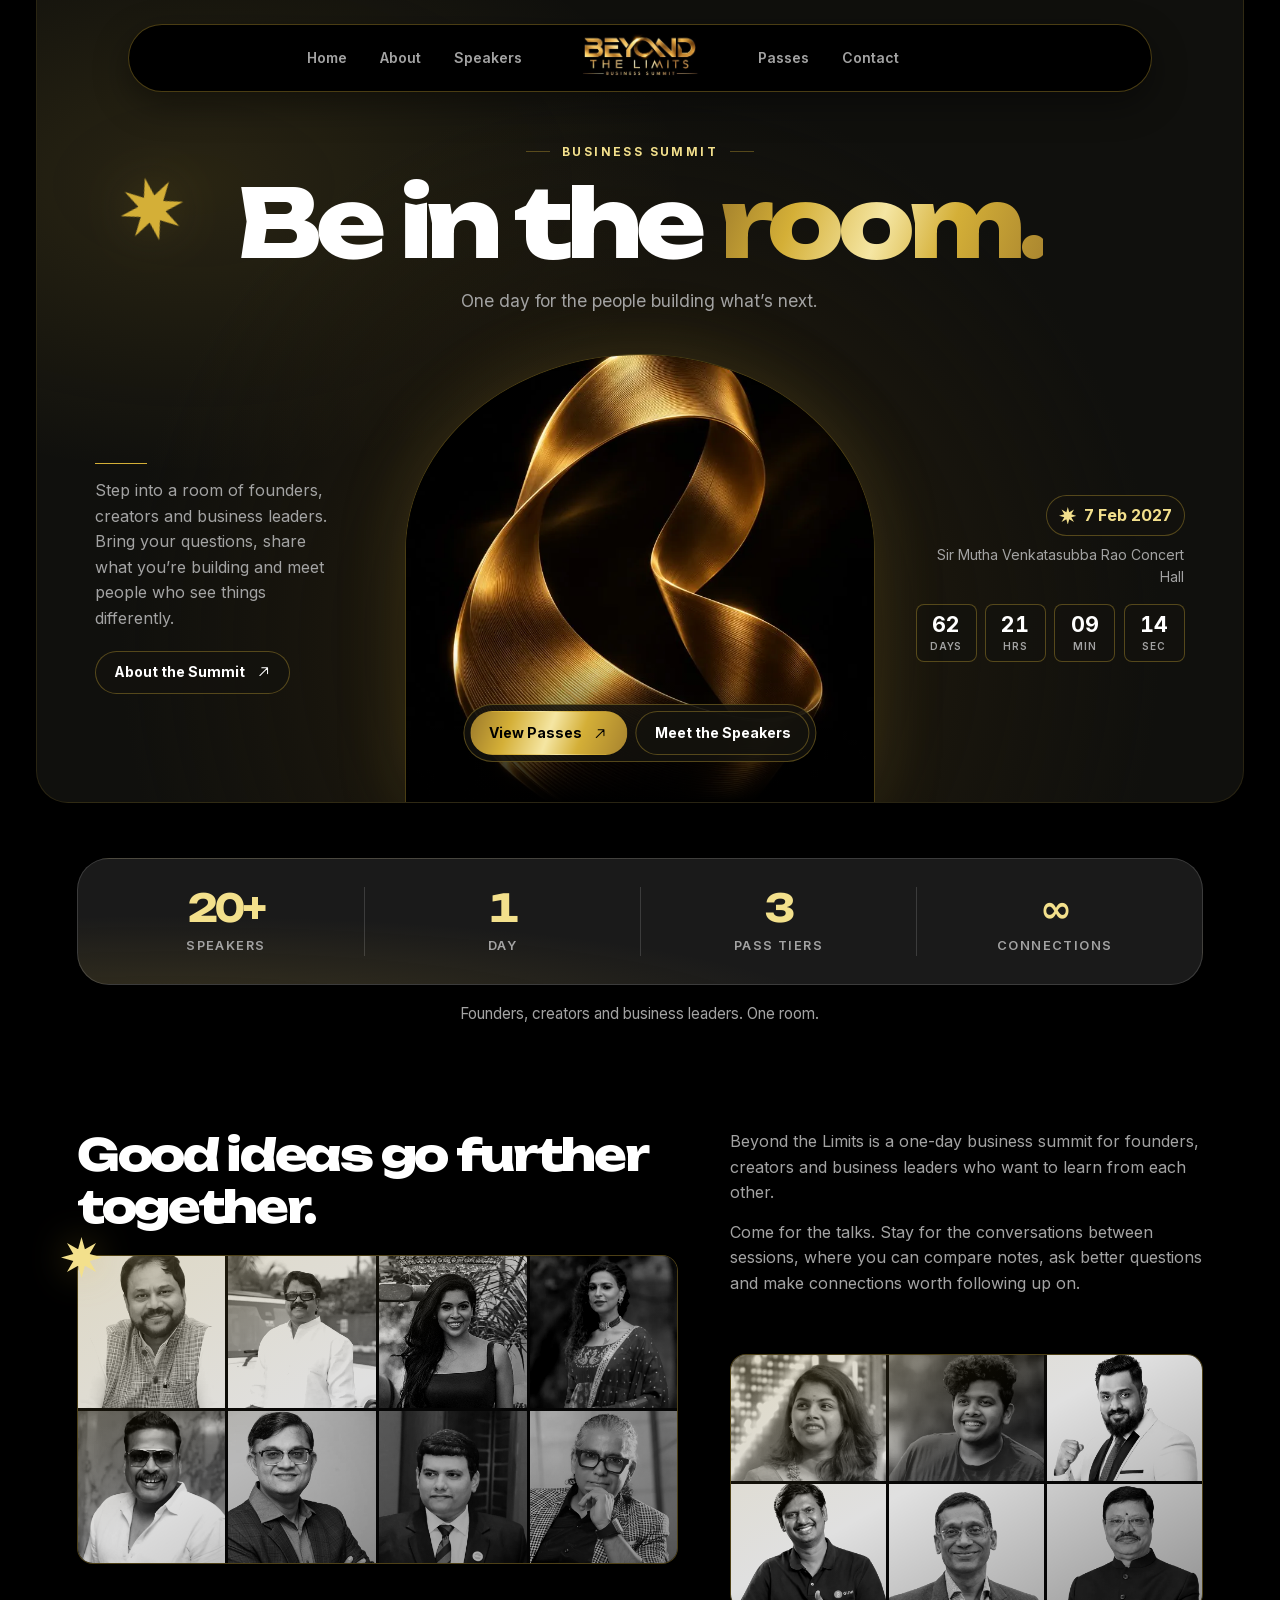
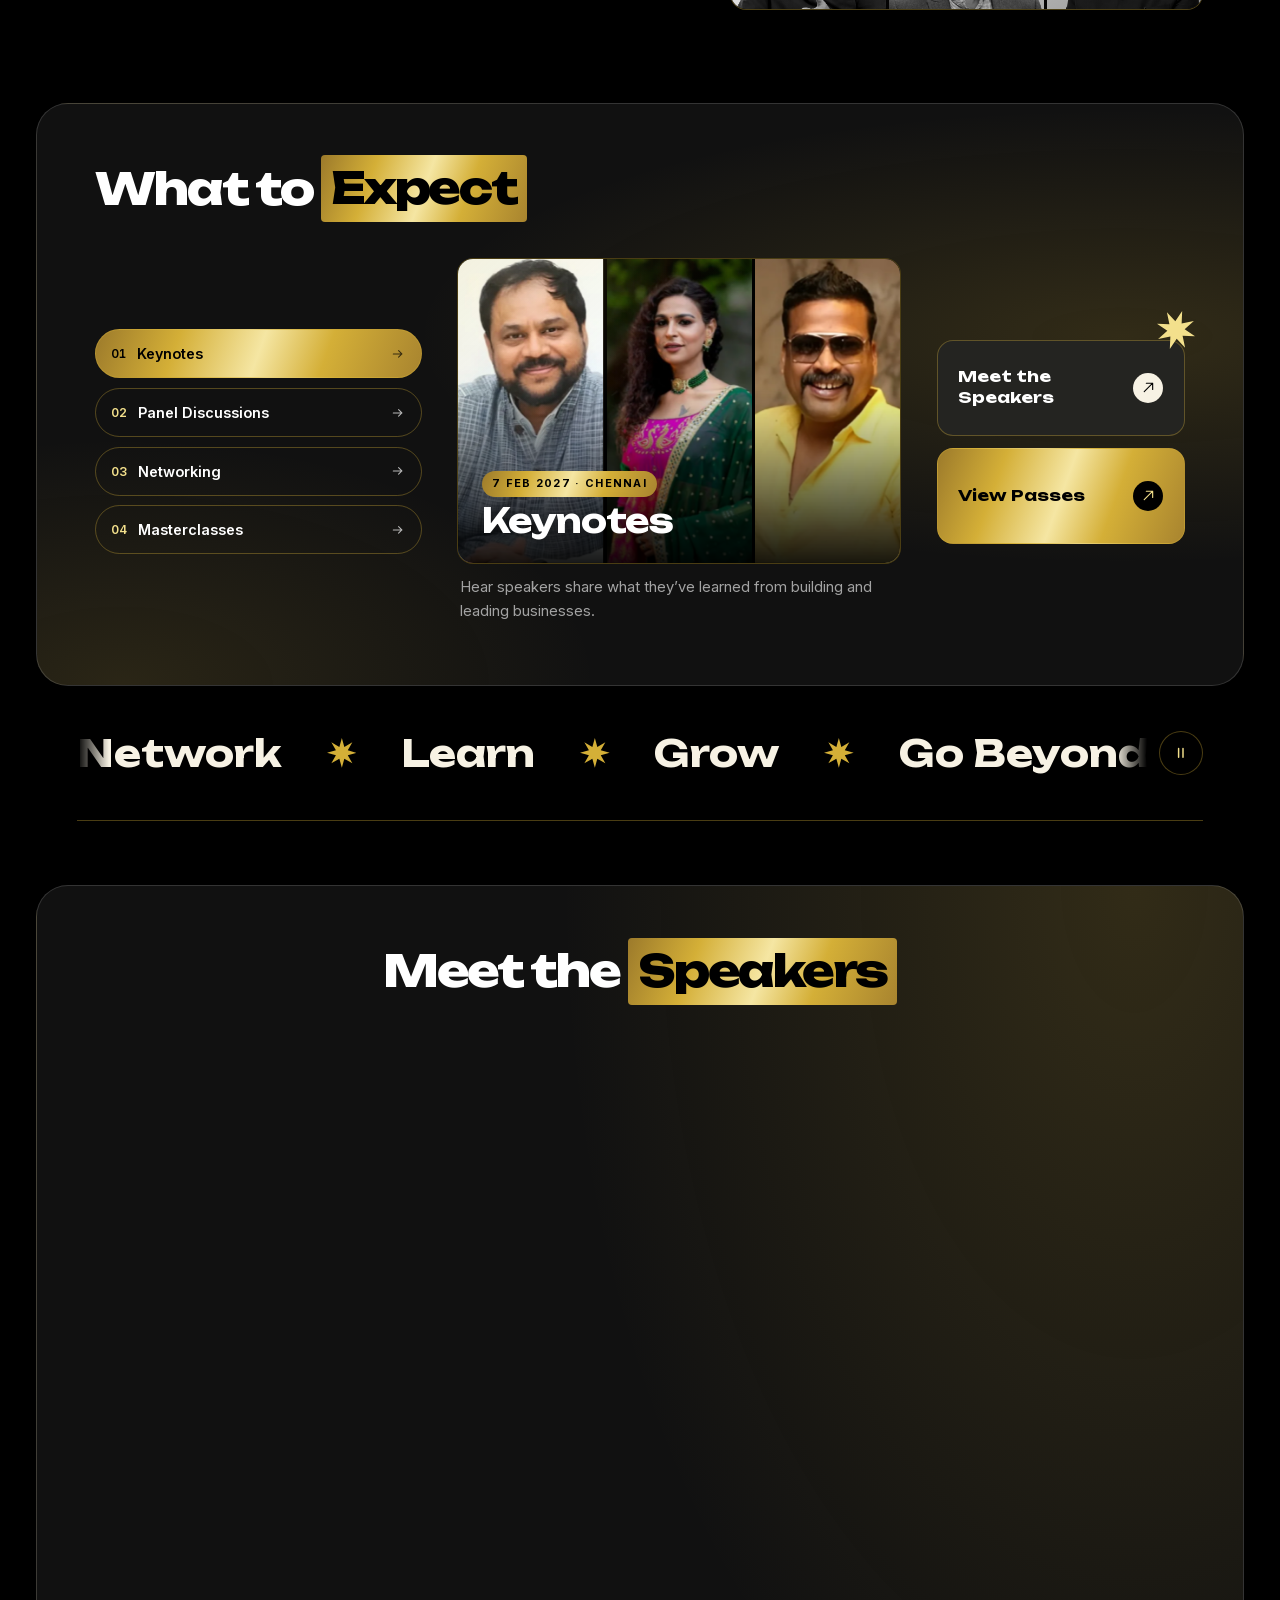
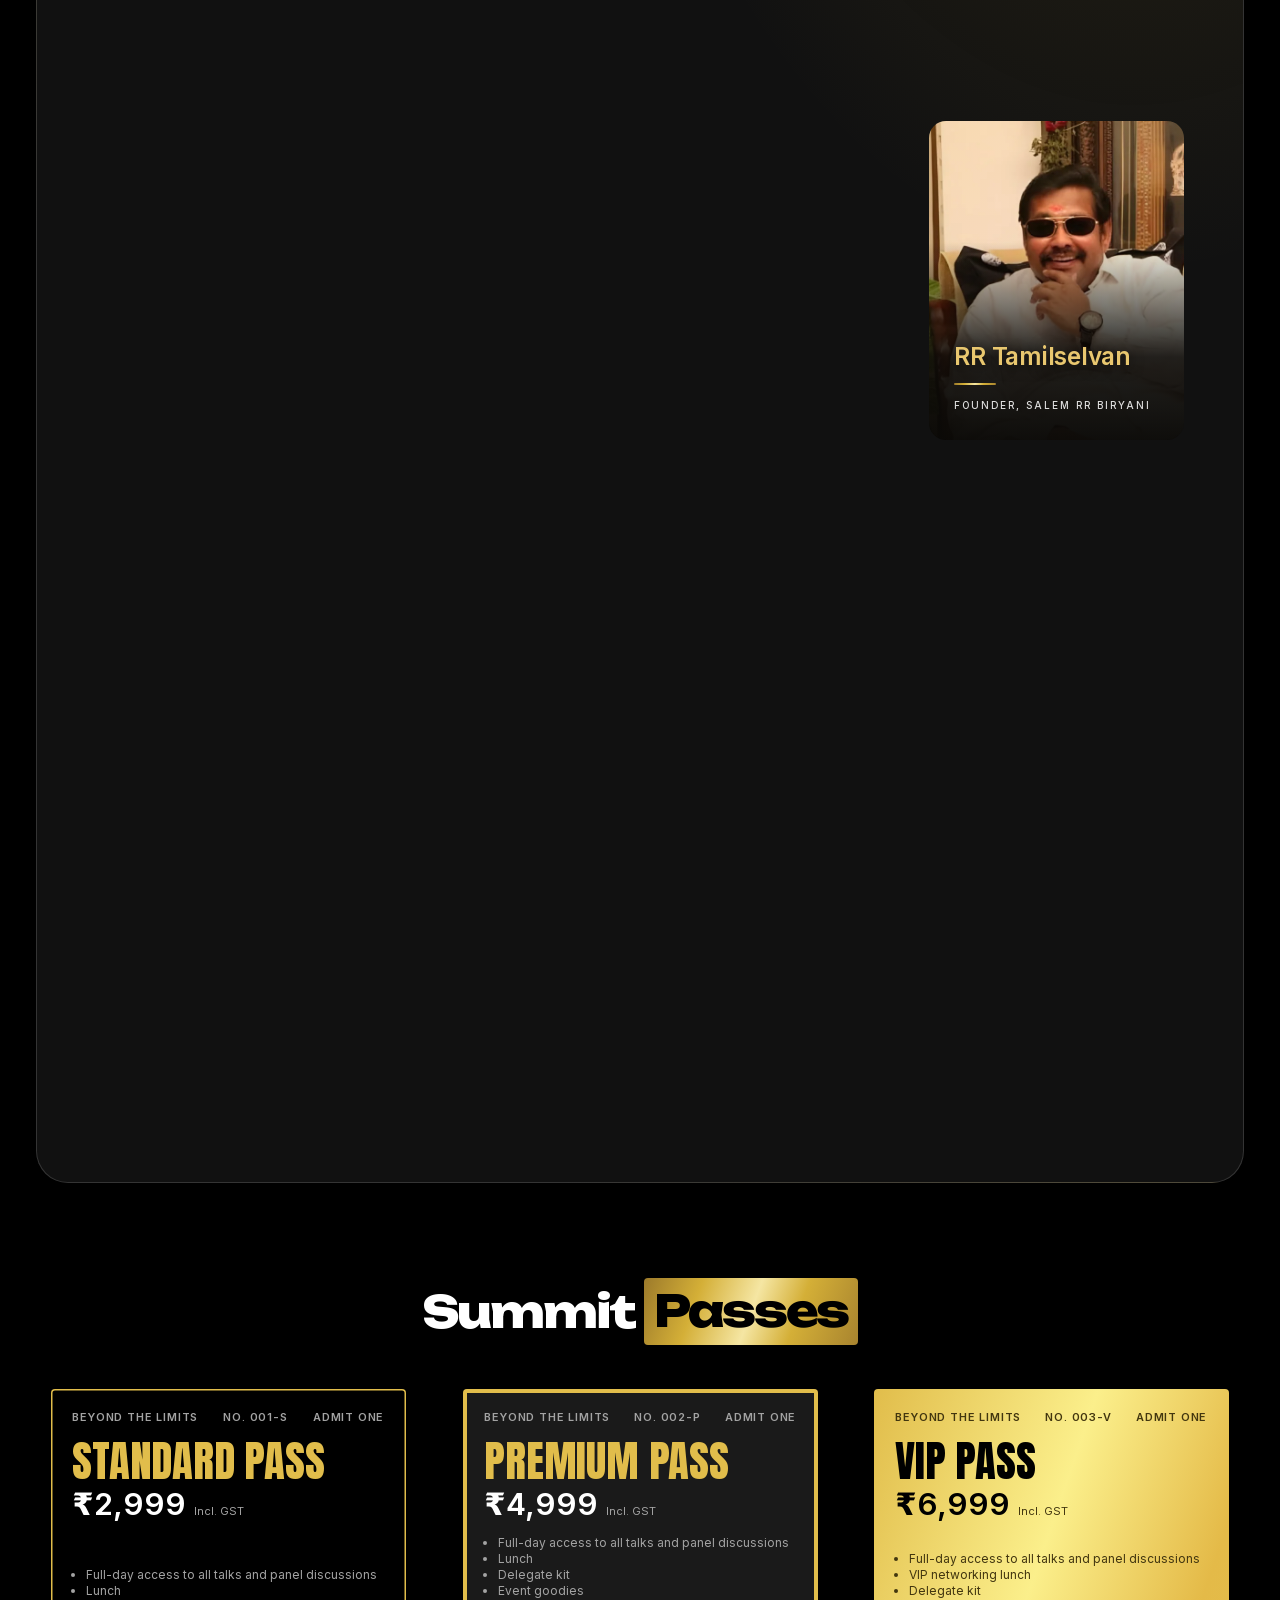
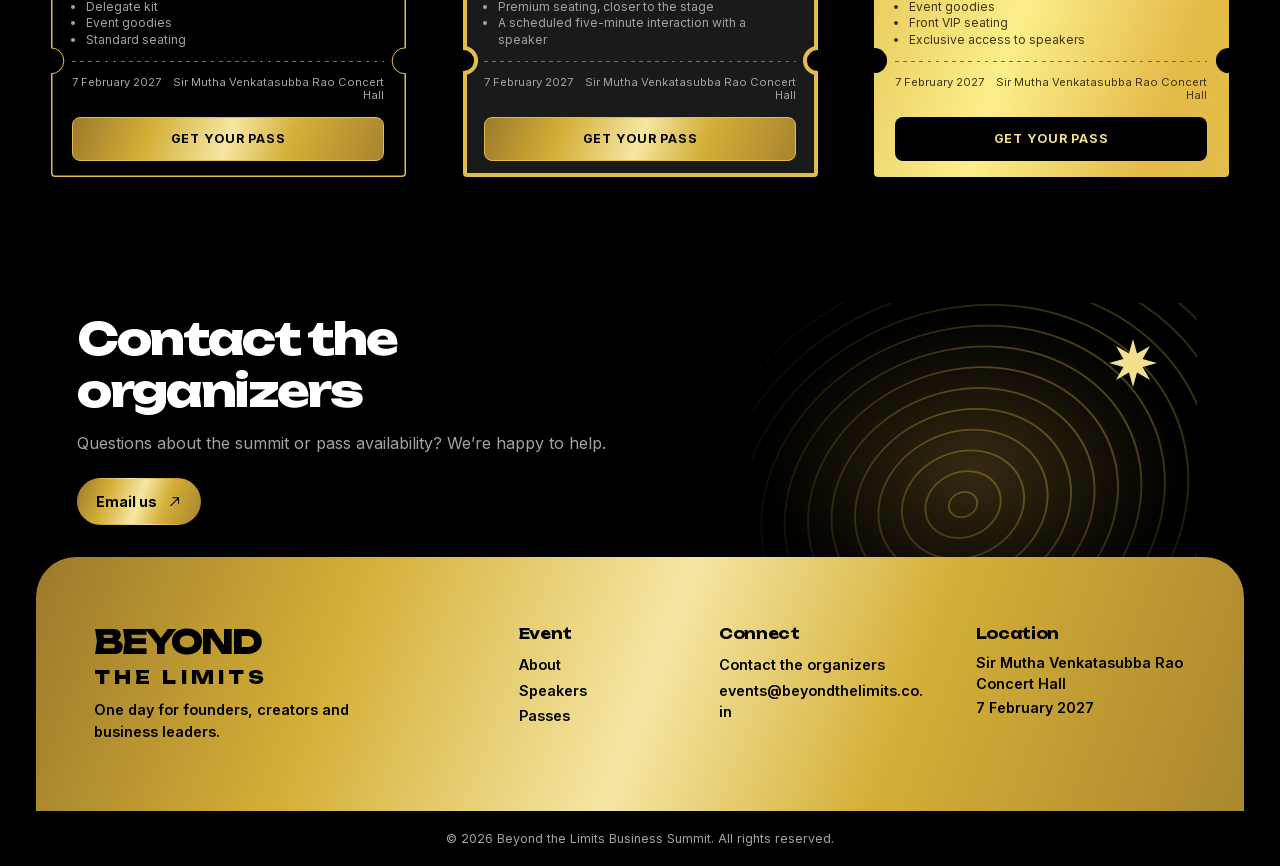
==== commit 182408b9: "Add Google Analytics 4 with ticket funnel tracking - gtag on the public site only (not /admin), prod" ====
--- a/public/index.html
+++ b/public/index.html
@@ -23,12 +23,13 @@
   <link rel="preload" href="assets/fonts/inter.woff2" as="font" type="font/woff2" crossorigin>
   <link rel="preload" href="assets/hero.webp" as="image" type="image/webp" fetchpriority="high">
   <!-- Bump ?v= on every CSS/JS change: browsers cache these files for a day (see vercel.json). -->
-  <link rel="stylesheet" href="css/styles.css?v=20261163">
-  <script src="js/content.js?v=20261163" defer></script>
-  <script src="js/config.js?v=20261129" defer></script>
-  <script src="js/api.js?v=20261129" defer></script>
-  <script src="js/main.js?v=20261161" defer></script>
-  <script src="js/checkout.js?v=20261163" defer></script>
+  <link rel="stylesheet" href="css/styles.css?v=20261170">
+  <script src="js/content.js?v=20261170" defer></script>
+  <script src="js/config.js?v=20261170" defer></script>
+  <script src="js/analytics.js?v=20261170" defer></script>
+  <script src="js/api.js?v=20261170" defer></script>
+  <script src="js/main.js?v=20261170" defer></script>
+  <script src="js/checkout.js?v=20261170" defer></script>
 </head>
 <body>
   <a class="skip-link" href="#main" data-text="ui.skip"></a>
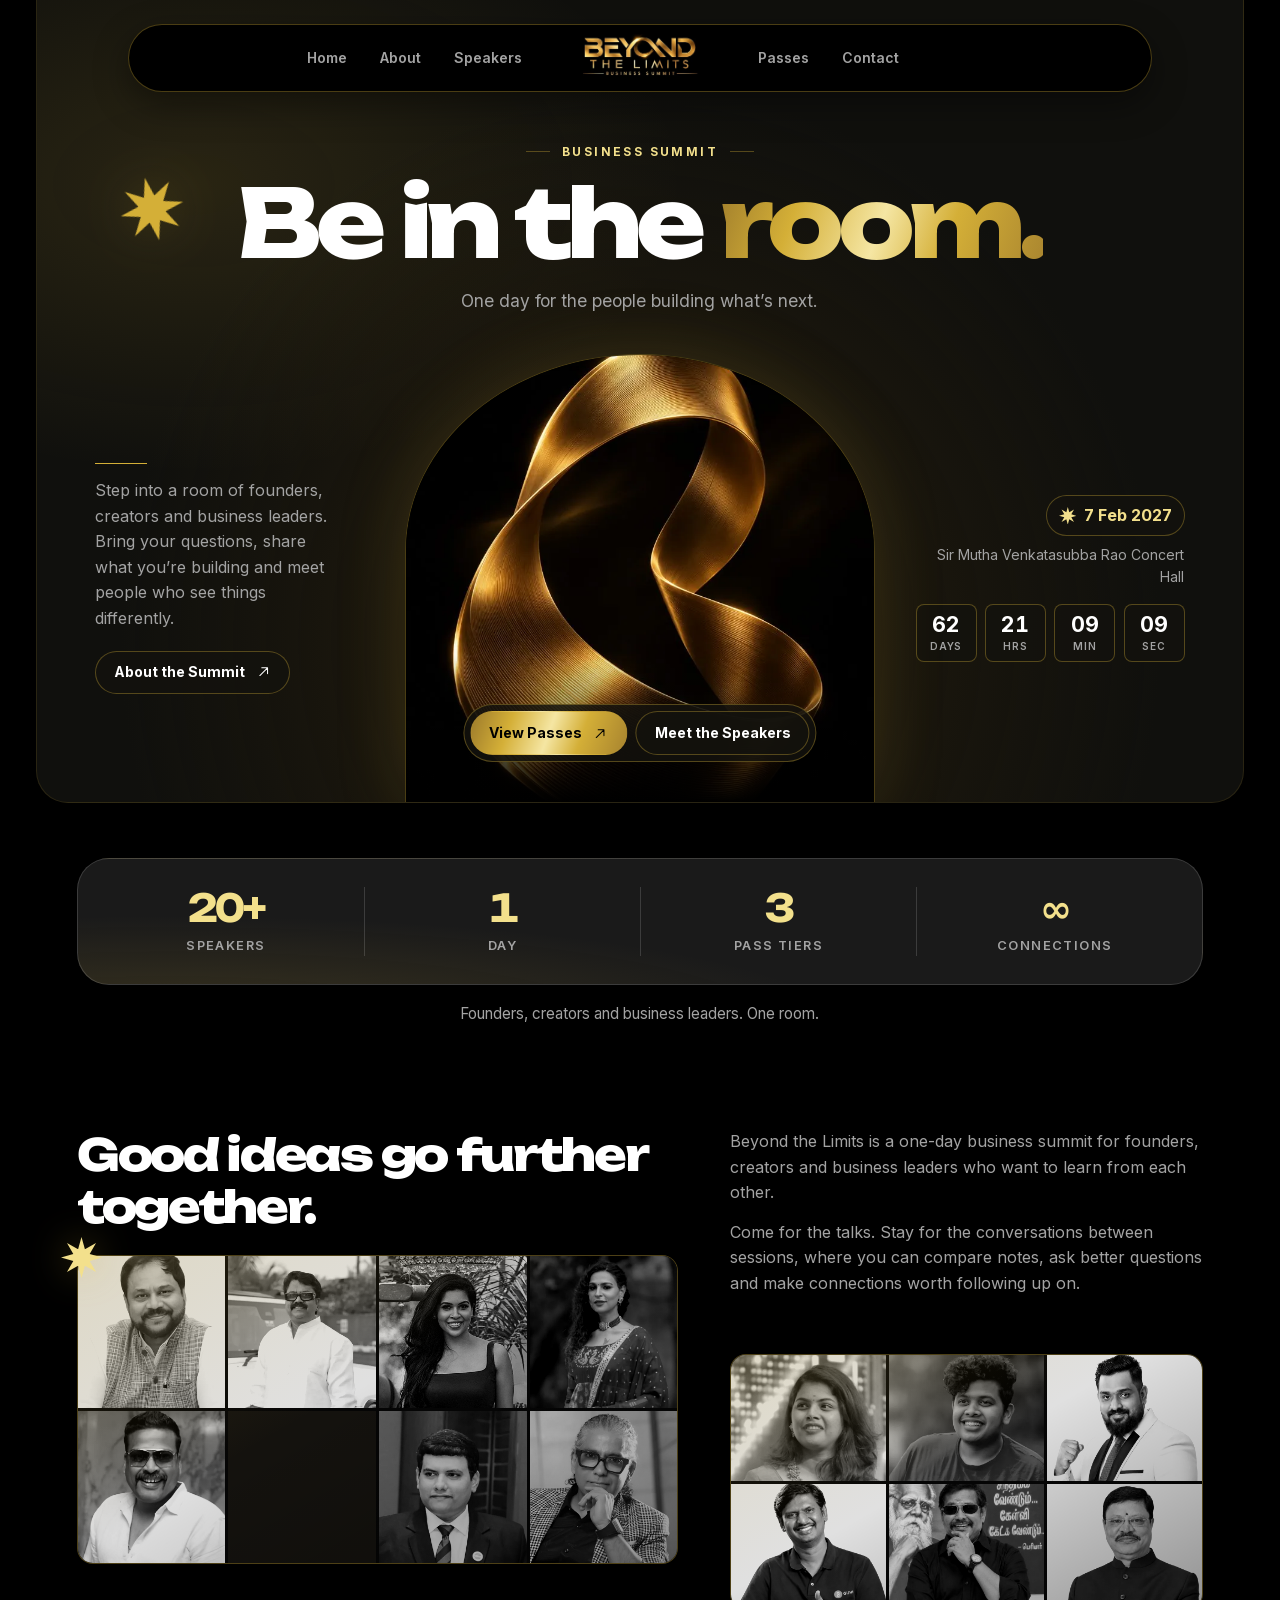
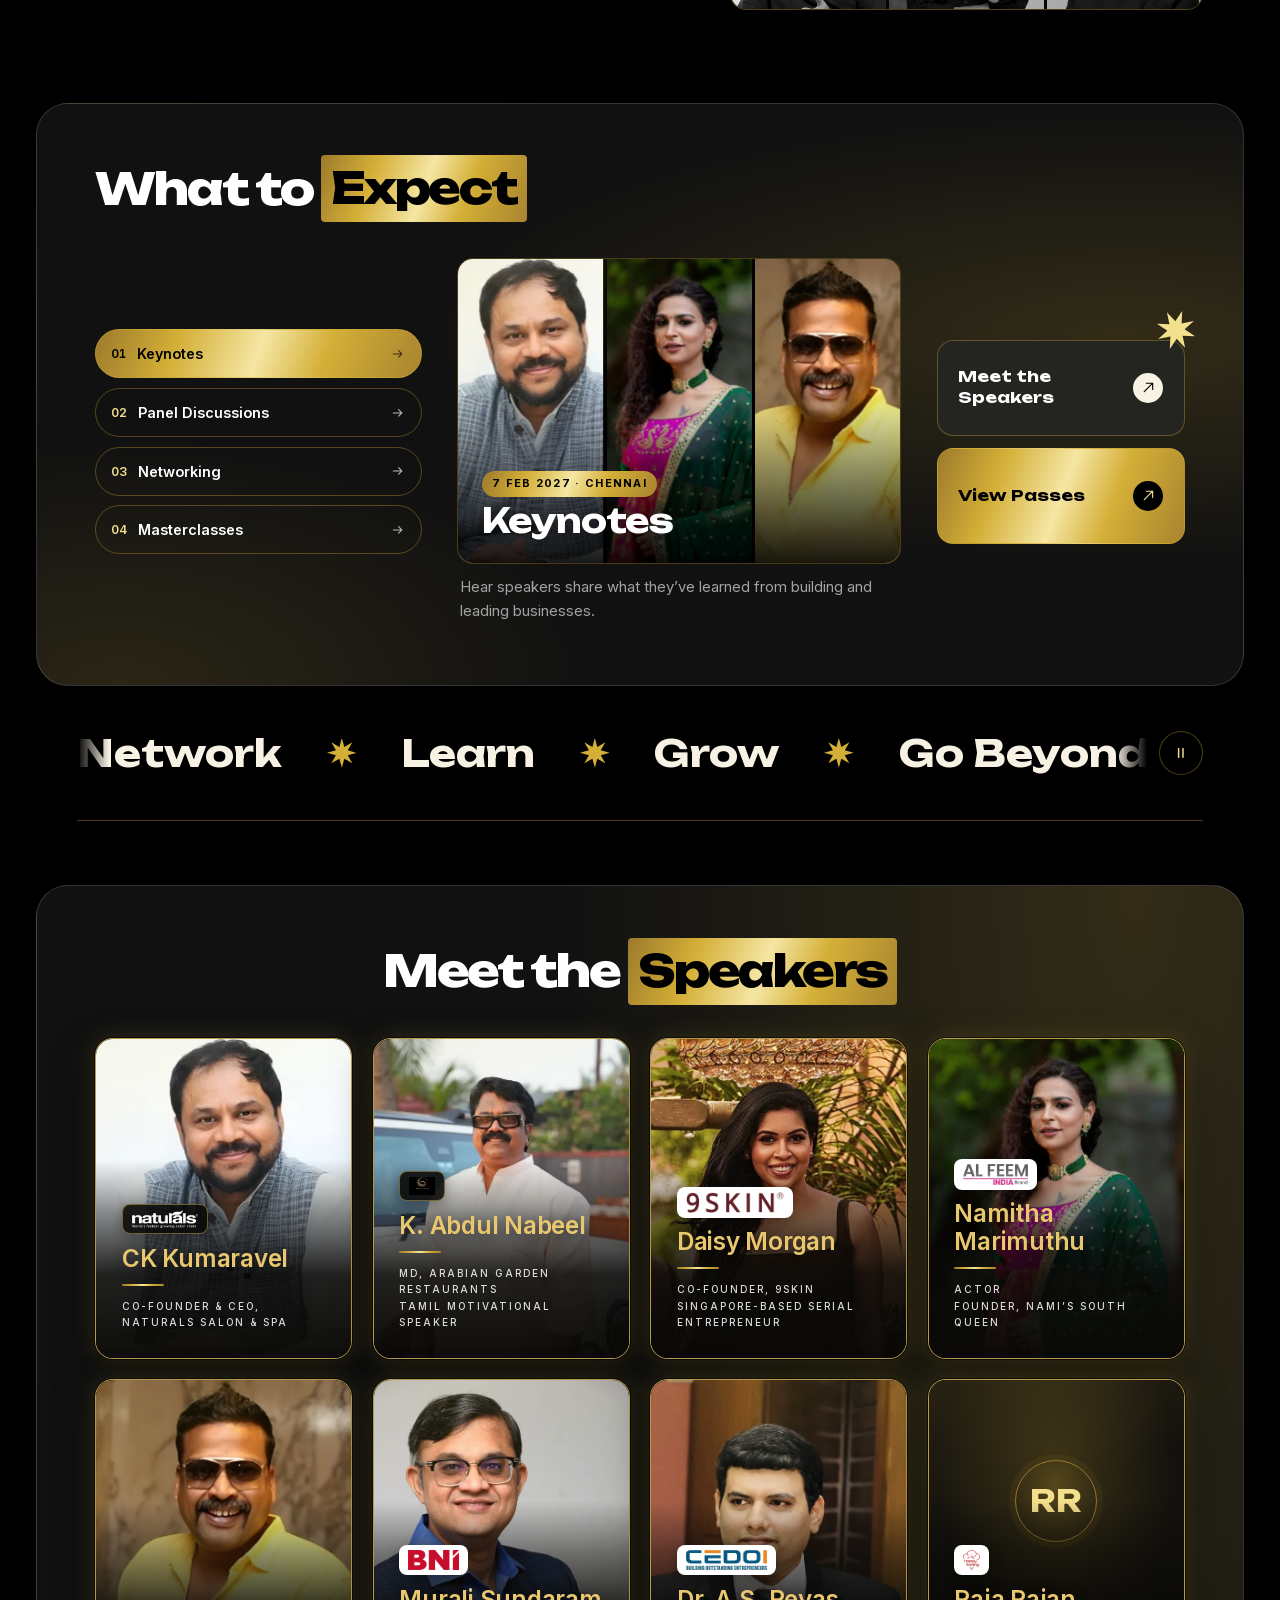
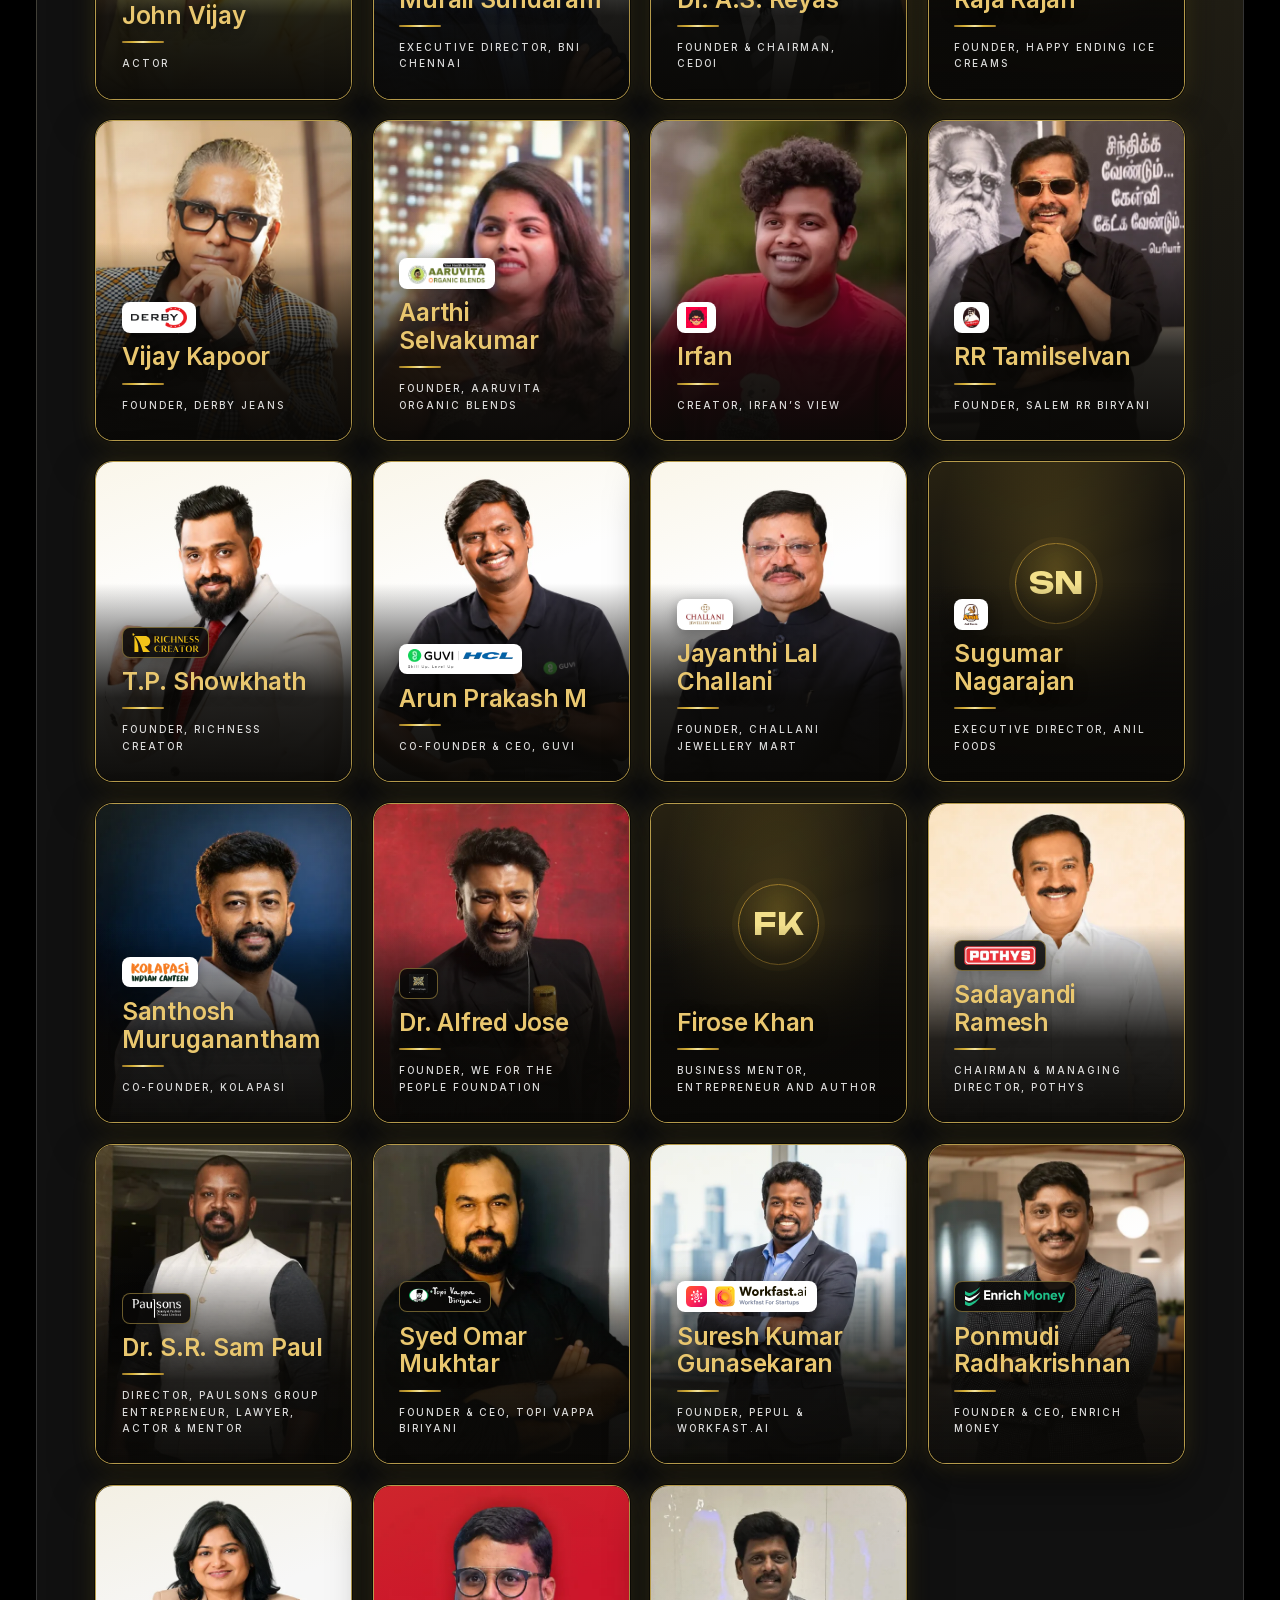
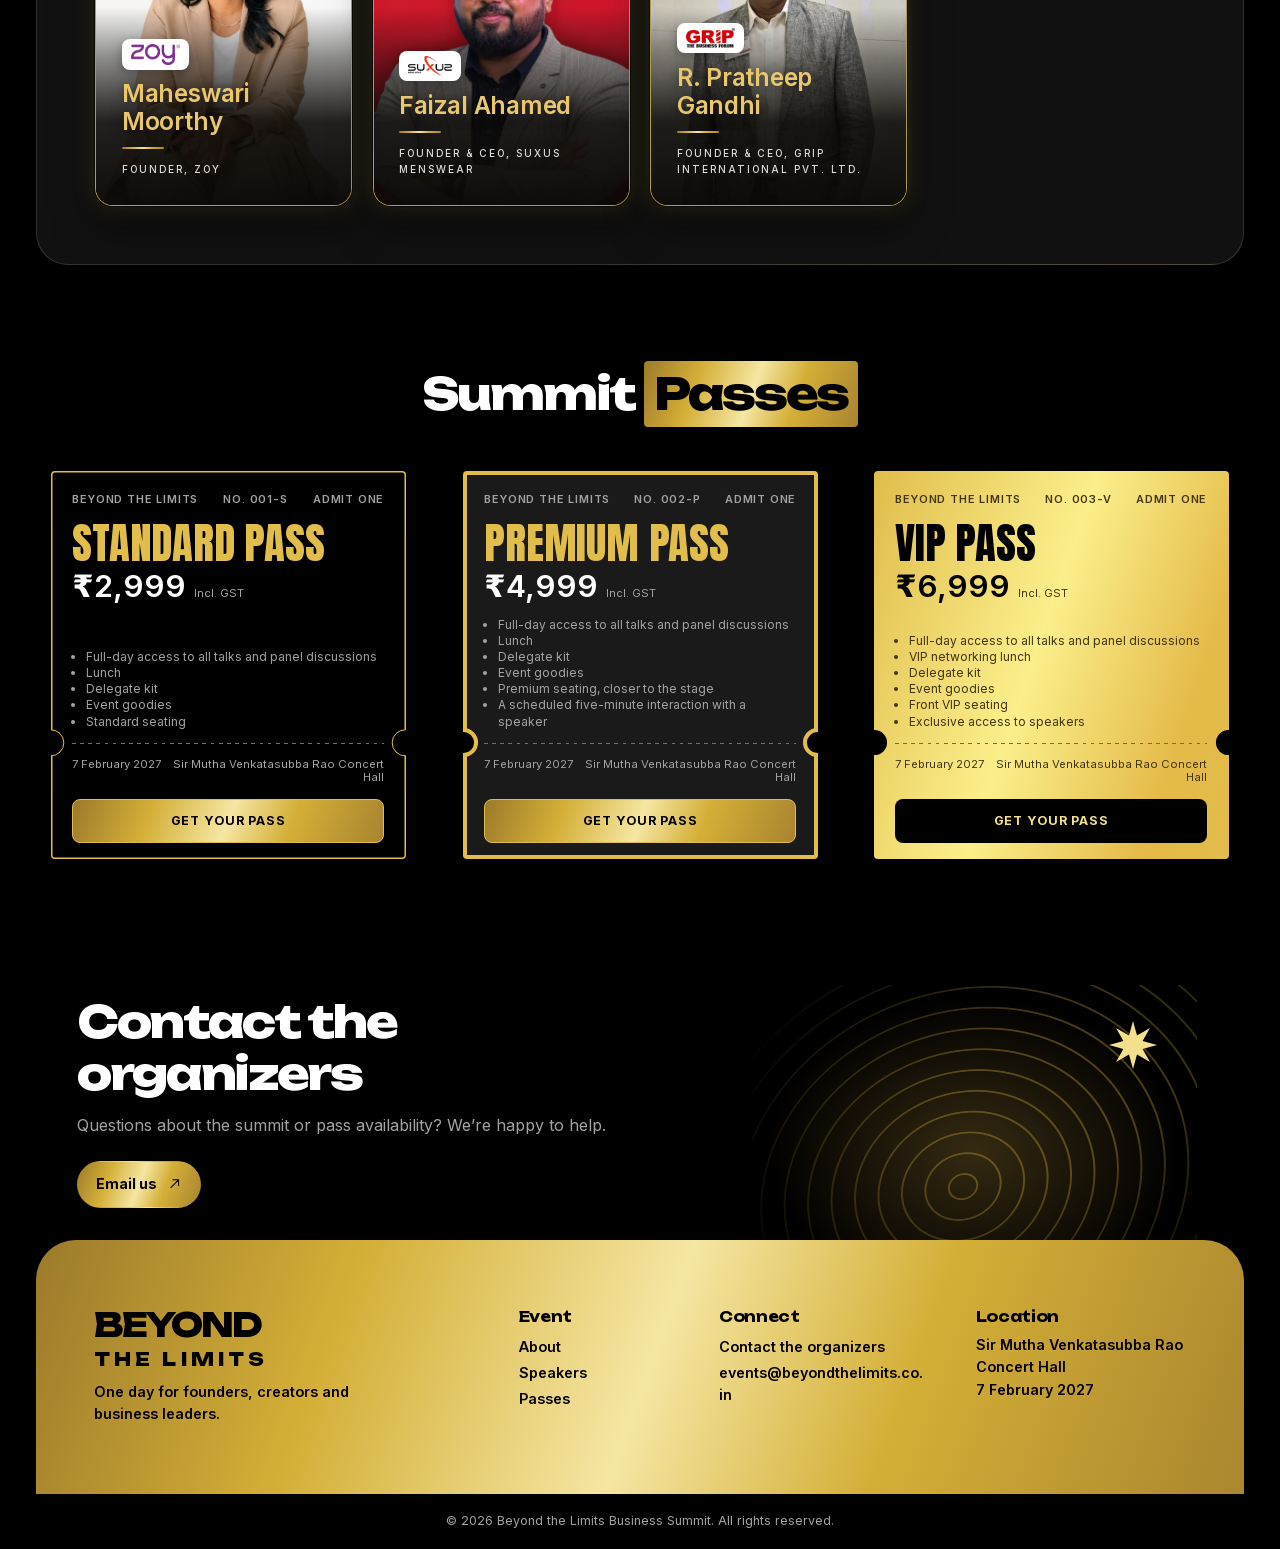
==== commit b9bc2db8: "Speaker lineup update: 27 speakers with photos, bios and logos - Remove Ampa Palaniappan; add Sadaya" ====
--- a/public/index.html
+++ b/public/index.html
@@ -23,13 +23,13 @@
   <link rel="preload" href="assets/fonts/inter.woff2" as="font" type="font/woff2" crossorigin>
   <link rel="preload" href="assets/hero.webp" as="image" type="image/webp" fetchpriority="high">
   <!-- Bump ?v= on every CSS/JS change: browsers cache these files for a day (see vercel.json). -->
-  <link rel="stylesheet" href="css/styles.css?v=20261170">
-  <script src="js/content.js?v=20261170" defer></script>
-  <script src="js/config.js?v=20261170" defer></script>
-  <script src="js/analytics.js?v=20261170" defer></script>
-  <script src="js/api.js?v=20261170" defer></script>
-  <script src="js/main.js?v=20261170" defer></script>
-  <script src="js/checkout.js?v=20261170" defer></script>
+  <link rel="stylesheet" href="css/styles.css?v=20261183">
+  <script src="js/content.js?v=20261183" defer></script>
+  <script src="js/config.js?v=20261183" defer></script>
+  <script src="js/analytics.js?v=20261183" defer></script>
+  <script src="js/api.js?v=20261183" defer></script>
+  <script src="js/main.js?v=20261183" defer></script>
+  <script src="js/checkout.js?v=20261183" defer></script>
 </head>
 <body>
   <a class="skip-link" href="#main" data-text="ui.skip"></a>
--- a/public/css/styles.css
+++ b/public/css/styles.css
@@ -529,6 +529,22 @@
 }
 .speaker-media .speaker-portrait > span { margin-bottom: 30%; width: 32%; }
 .speaker-media .slot-image { object-position: 50% 18%; }
+/* Organisation logo label in the caption, above the name (and in the phone sheet), clear of faces. */
+.speaker-logo {
+  display: inline-flex;
+  align-items: center;
+  gap: 8px;
+  height: clamp(28px, 2.4vw, 34px);
+  max-width: 100%;
+  margin-bottom: .65rem;
+  padding: 5px 9px;
+  border-radius: 8px;
+  background: #fff;
+  box-shadow: 0 4px 14px rgb(0 0 0 / .35);
+}
+.speaker-logo.is-dark { background: rgb(10 9 7 / .88); border: 1px solid rgb(226 192 92 / .45); }
+.speaker-logo img { display: block; width: auto; height: 100%; max-width: 120px; object-fit: contain; }
+.speaker-sheet-head .speaker-logo { height: 34px; margin-bottom: .55rem; box-shadow: none; }
 .speaker-caption {
   position: absolute;
   inset: auto 0 0;
@@ -892,6 +908,8 @@
   .speaker-copy h3 { font-size: .9rem; }
   .speaker-copy p { font-size: .6rem; letter-spacing: .1em; }
   .speaker-caption { padding: 0 .75rem .8rem; }
+  .speaker-logo { height: 22px; margin-bottom: .45rem; padding: 3px 6px; border-radius: 6px; gap: 5px; }
+  .speaker-logo img { max-width: 92px; }
   .speaker-caption h3::after { width: 30px; margin: .45rem 0 .5rem; }
   .speaker-caption p { letter-spacing: .1em; }
   .speaker-media, .speaker-back { border-radius: 14px; }
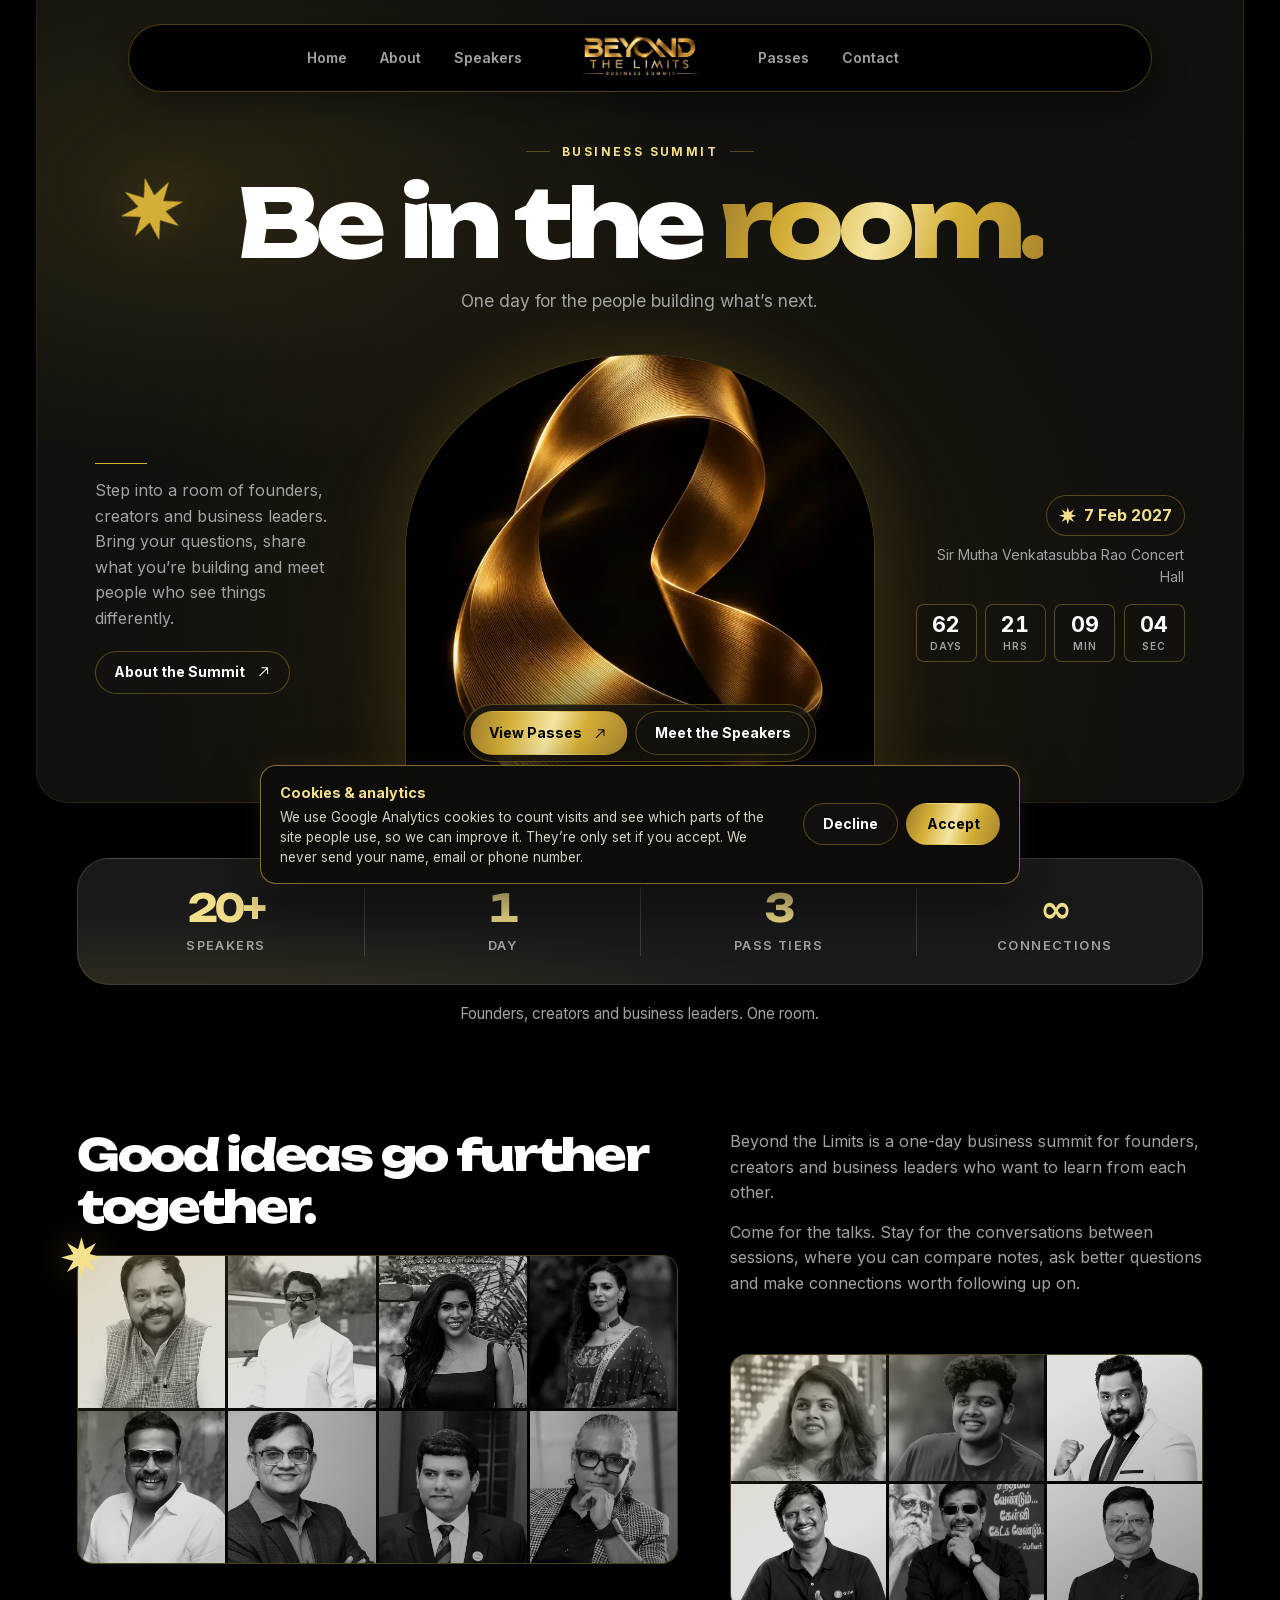
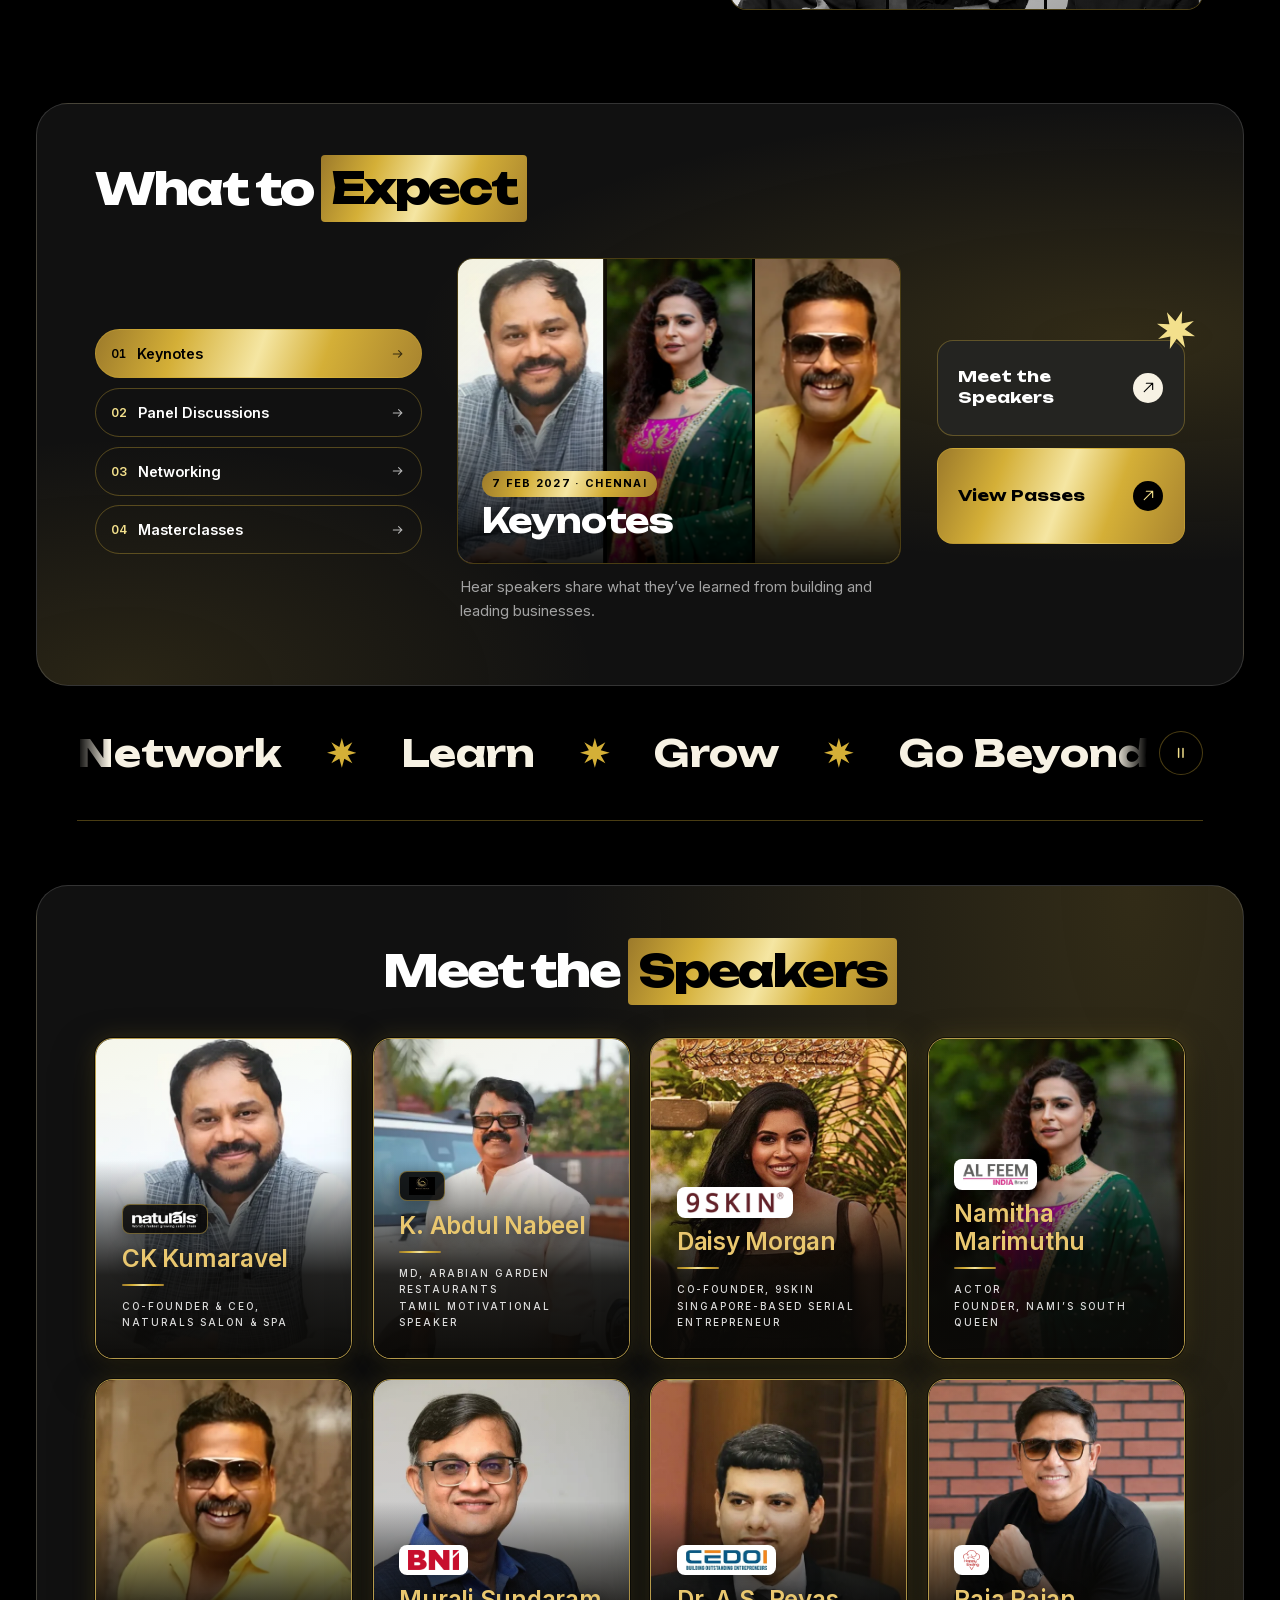
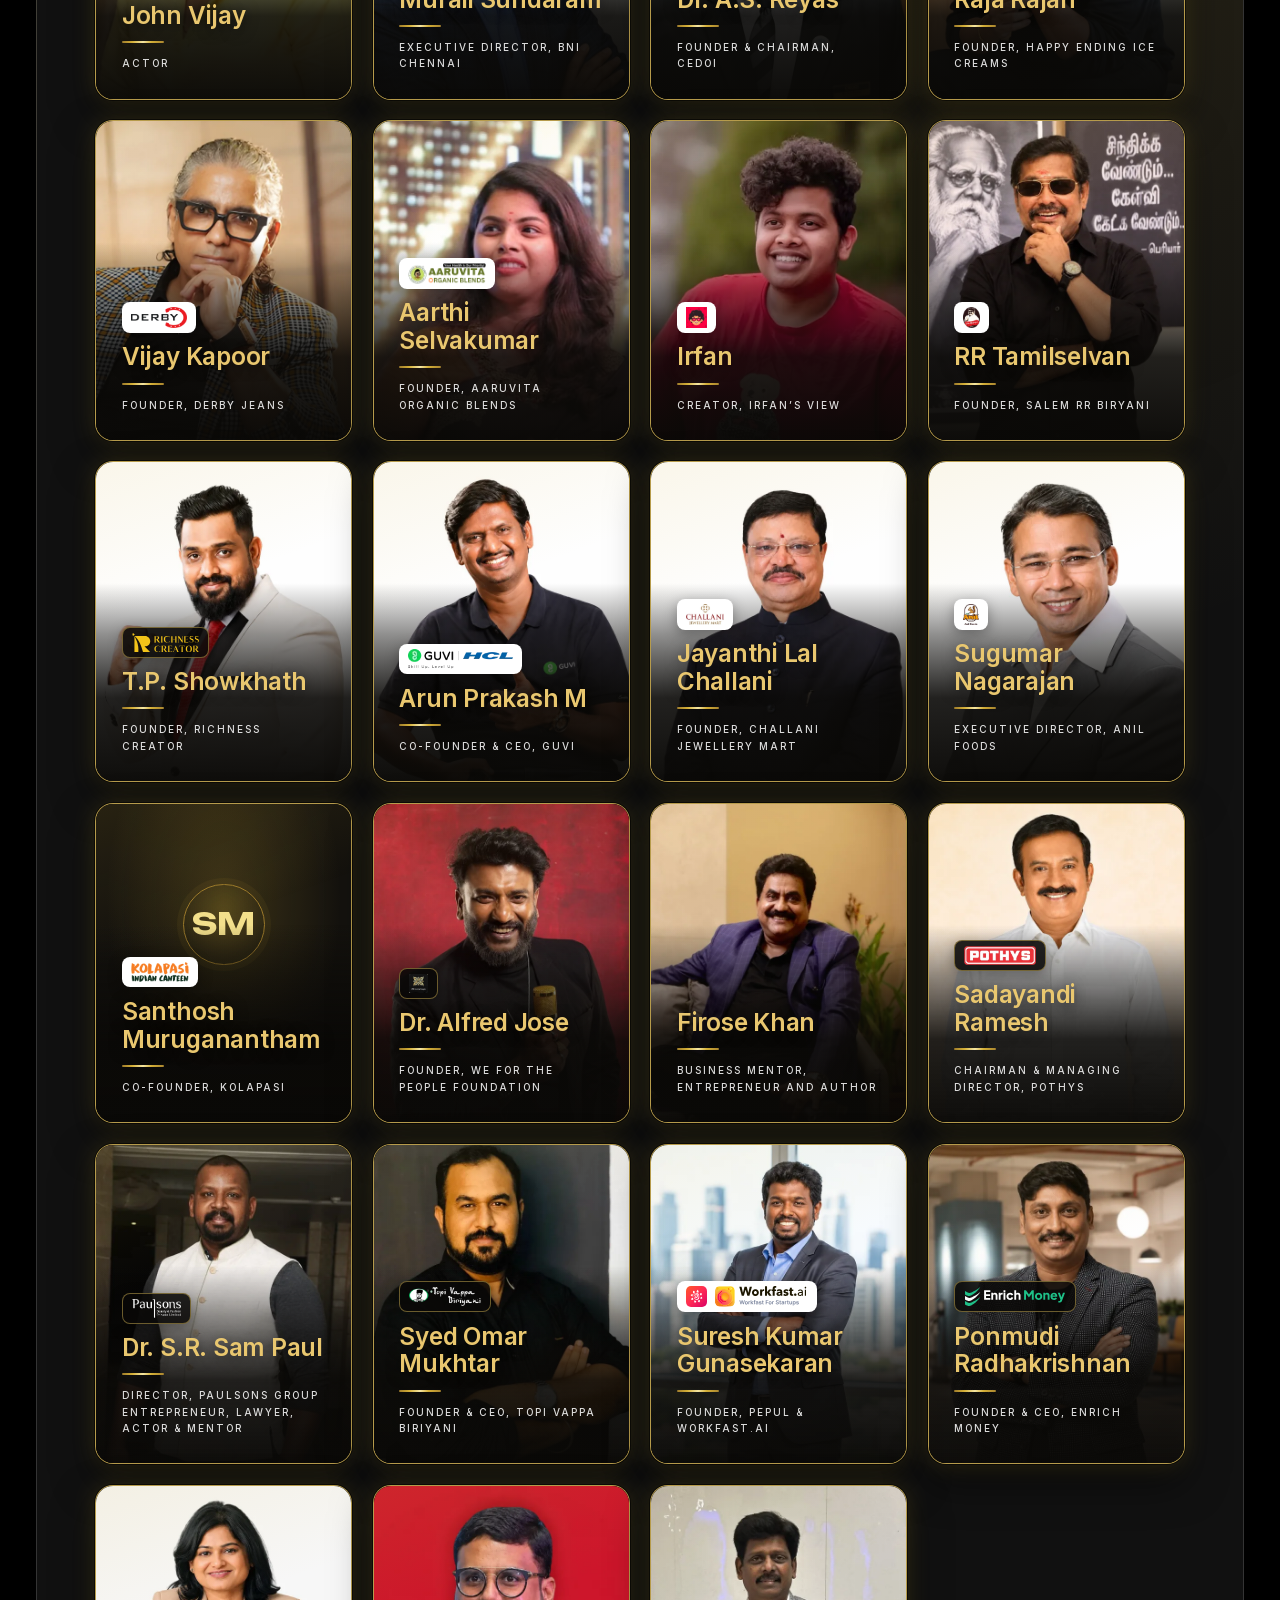
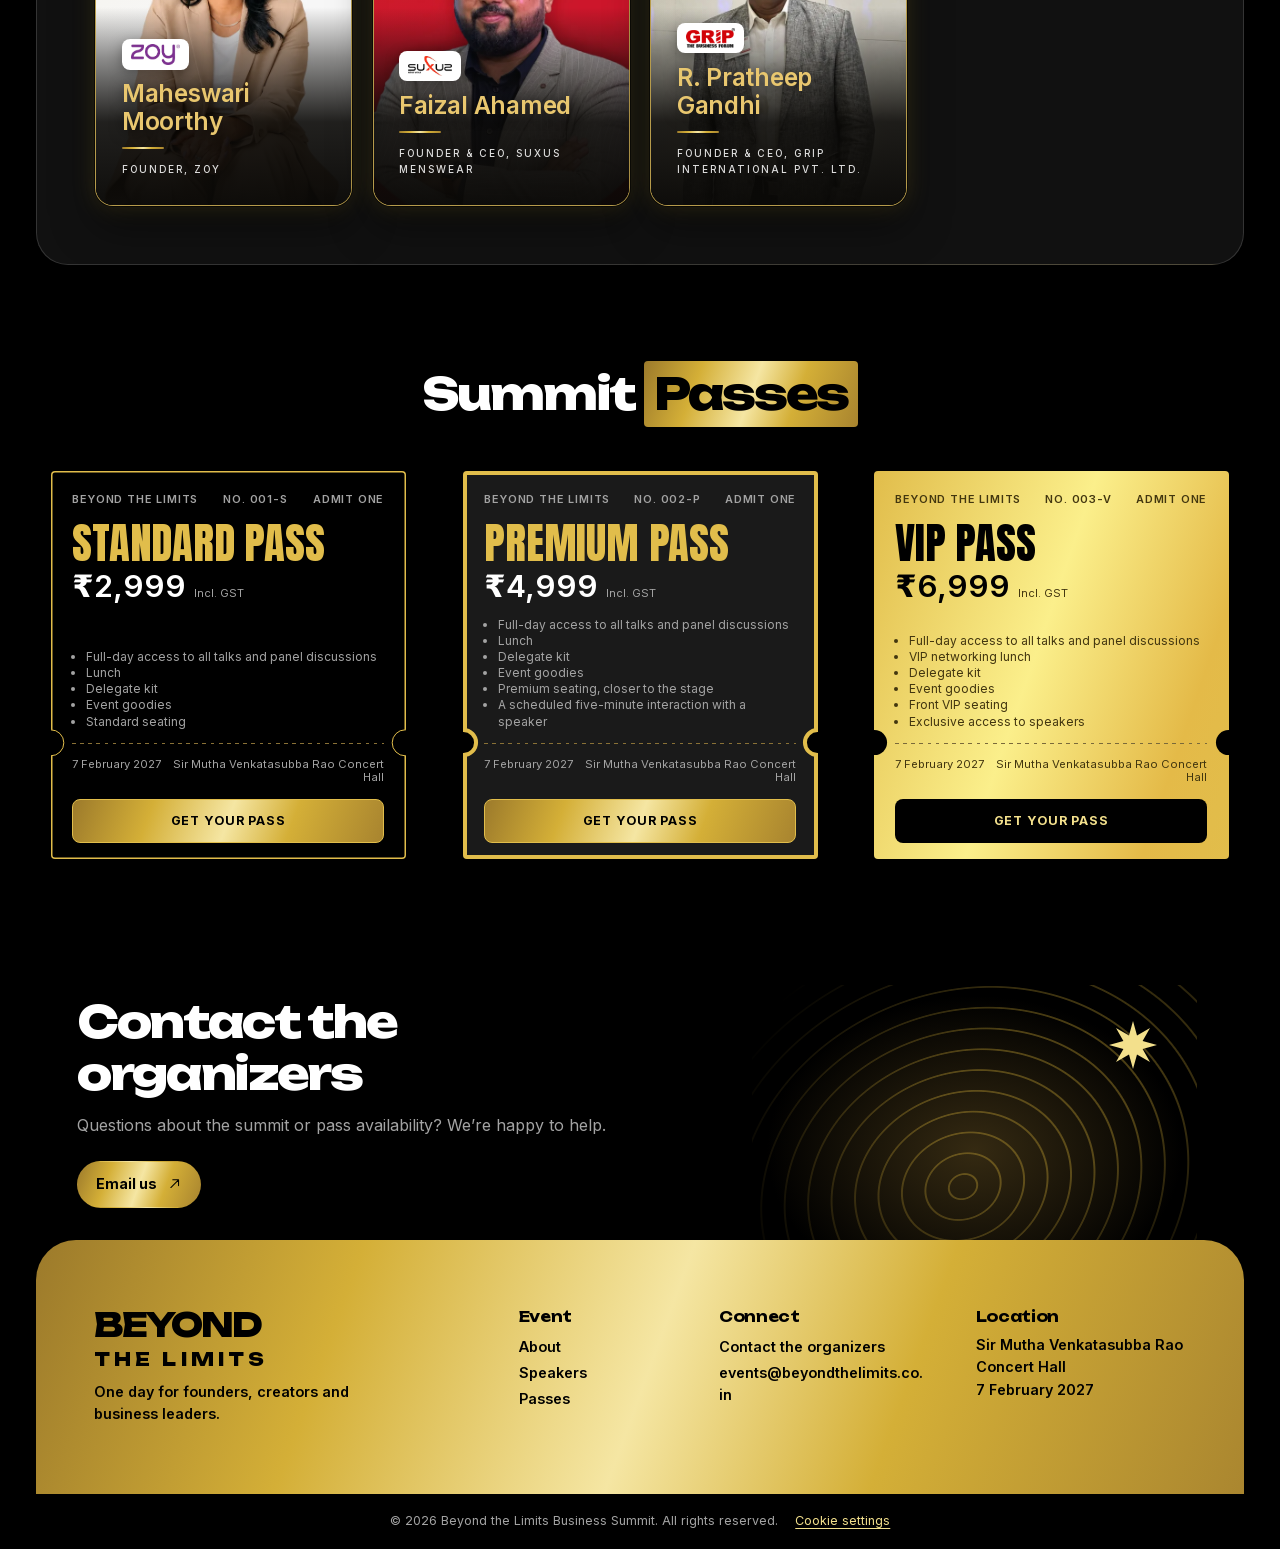
==== commit 003c9d45: "Cookie consent banner; Google Analytics only after Accept - Banner (Accept / Decline) on first visit" ====
--- a/public/index.html
+++ b/public/index.html
@@ -23,13 +23,13 @@
   <link rel="preload" href="assets/fonts/inter.woff2" as="font" type="font/woff2" crossorigin>
   <link rel="preload" href="assets/hero.webp" as="image" type="image/webp" fetchpriority="high">
   <!-- Bump ?v= on every CSS/JS change: browsers cache these files for a day (see vercel.json). -->
-  <link rel="stylesheet" href="css/styles.css?v=20261183">
-  <script src="js/content.js?v=20261183" defer></script>
-  <script src="js/config.js?v=20261183" defer></script>
-  <script src="js/analytics.js?v=20261183" defer></script>
-  <script src="js/api.js?v=20261183" defer></script>
-  <script src="js/main.js?v=20261183" defer></script>
-  <script src="js/checkout.js?v=20261183" defer></script>
+  <link rel="stylesheet" href="css/styles.css?v=20261184">
+  <script src="js/content.js?v=20261184" defer></script>
+  <script src="js/config.js?v=20261184" defer></script>
+  <script src="js/analytics.js?v=20261184" defer></script>
+  <script src="js/api.js?v=20261184" defer></script>
+  <script src="js/main.js?v=20261184" defer></script>
+  <script src="js/checkout.js?v=20261184" defer></script>
 </head>
 <body>
   <a class="skip-link" href="#main" data-text="ui.skip"></a>
--- a/public/css/styles.css
+++ b/public/css/styles.css
@@ -817,7 +817,39 @@
 .socials { display: flex; flex-wrap: wrap; align-items: center; gap: .25rem; margin: .45rem 0 0 -.5rem; }
 .socials a { display: grid; place-items: center; width: 34px; height: 34px; }
 .socials .icon { width: 18px; height: 18px; }
-.footer-bottom { padding: 1.1rem var(--panel-inset); text-align: center; background: var(--black); color: var(--muted); font-size: .78rem; }
+.footer-bottom { display: flex; flex-wrap: wrap; justify-content: center; align-items: center; gap: .4rem 1.1rem; padding: 1.1rem var(--panel-inset); text-align: center; background: var(--black); color: var(--muted); font-size: .78rem; }
+.footer-cookie-link { padding: 0; border: 0; background: none; color: var(--gold-light); font: inherit; text-decoration: underline; text-underline-offset: 3px; cursor: pointer; }
+
+/* Cookie banner: GA4 only starts after Accept. */
+.cookie-banner {
+  position: fixed;
+  left: 50%;
+  bottom: max(16px, env(safe-area-inset-bottom));
+  z-index: 60;
+  display: flex;
+  align-items: center;
+  gap: 1rem 1.4rem;
+  width: min(760px, calc(100% - 24px));
+  padding: 1rem 1.2rem;
+  border: 1px solid rgb(226 192 92 / .55);
+  border-radius: var(--radius-card);
+  background: rgb(14 13 10 / .97);
+  box-shadow: 0 18px 50px rgb(0 0 0 / .6), 0 0 24px rgb(212 175 55 / .12);
+  color: var(--text);
+  opacity: 0;
+  transform: translate(-50%, 20px);
+  transition: opacity .3s ease, transform .3s ease;
+}
+.cookie-banner.is-shown { opacity: 1; transform: translate(-50%, 0); }
+.cookie-banner-text { flex: 1; min-width: 0; font-size: .84rem; line-height: 1.5; color: #d6d0c2; }
+.cookie-banner-title { margin-bottom: .2rem; color: var(--gold-light); font-weight: 700; font-size: .9rem; }
+.cookie-banner-actions { display: flex; gap: .5rem; flex: none; }
+.cookie-banner-actions .button { min-height: 42px; padding-inline: 1.2rem; }
+@media (max-width: 640px) {
+  .cookie-banner { flex-direction: column; align-items: stretch; padding: .9rem 1rem; }
+  .cookie-banner-actions .button { flex: 1; }
+}
+@media (prefers-reduced-motion: reduce) { .cookie-banner { transition: none; } }
 
 .about, .expect, .ticket-slot, .cta { transition: opacity .65s ease, transform .65s ease; }
 .will-reveal { opacity: 0; transform: translateY(18px); }
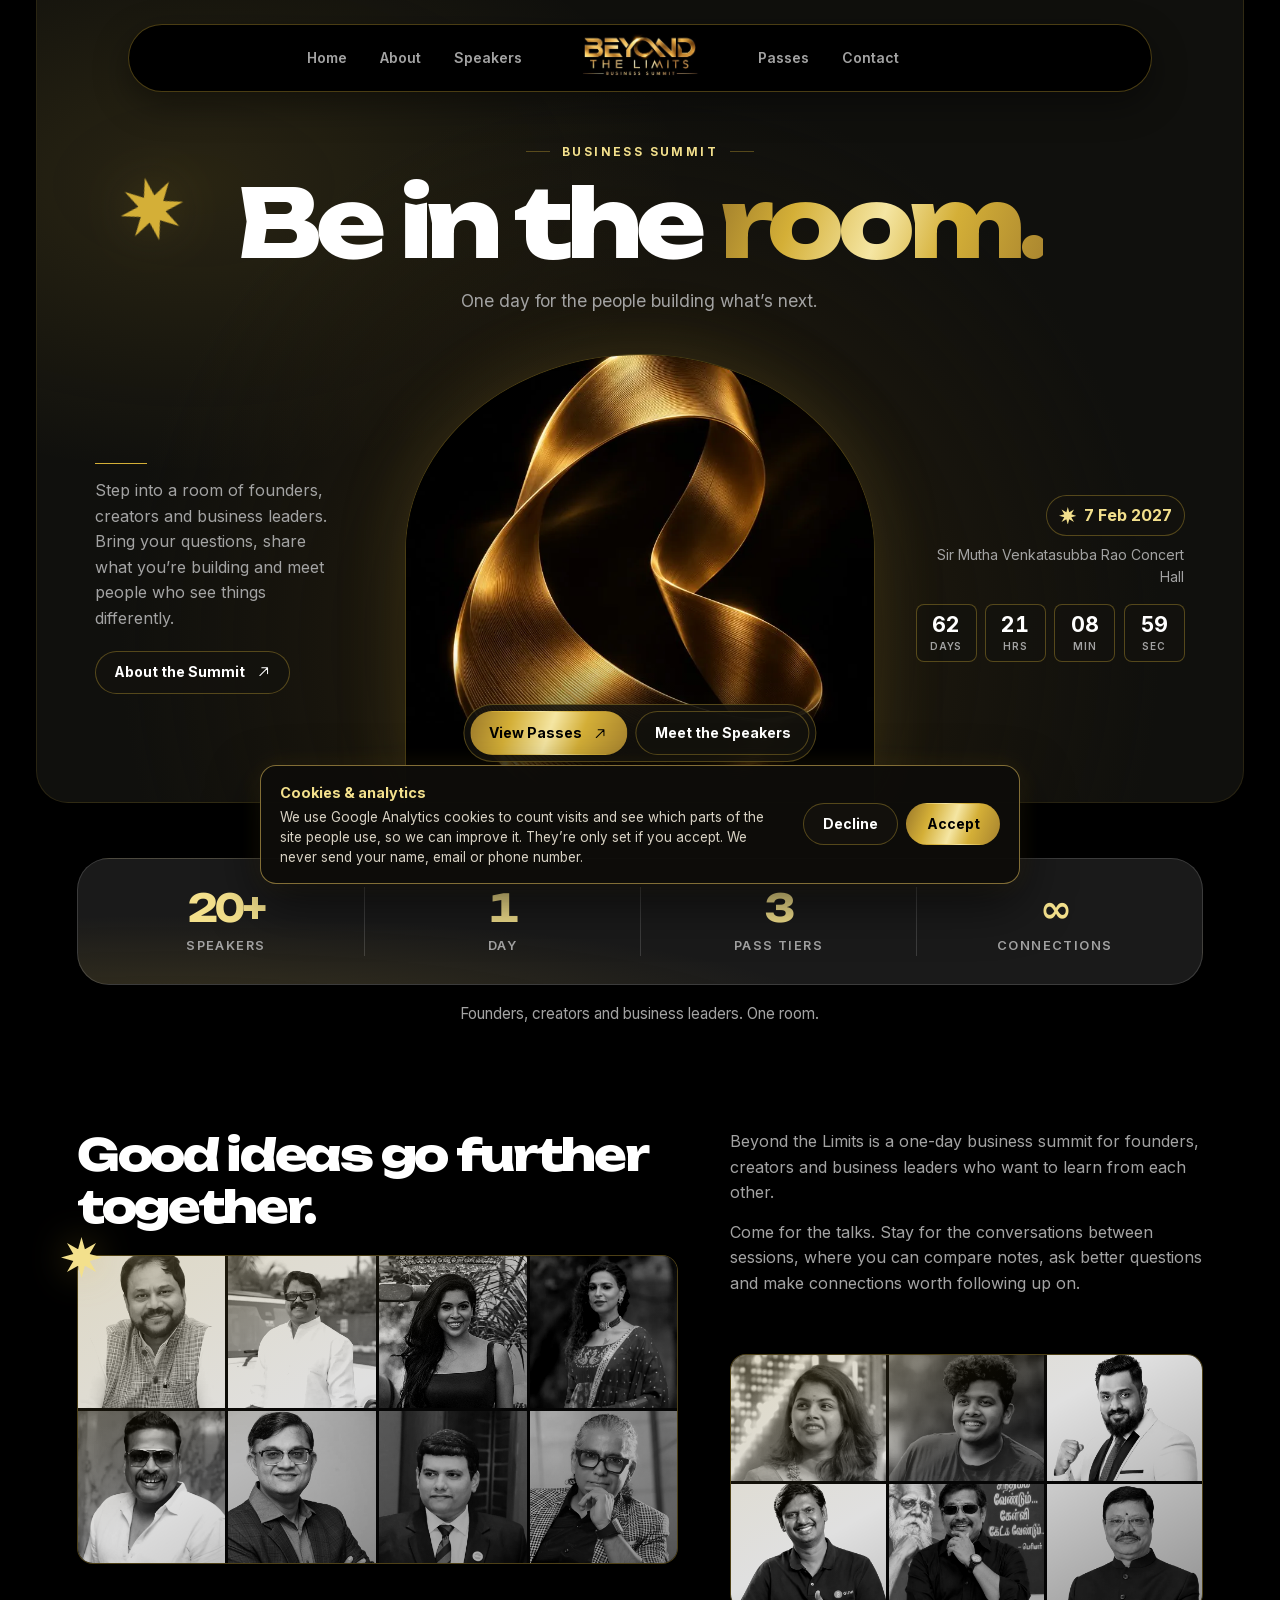
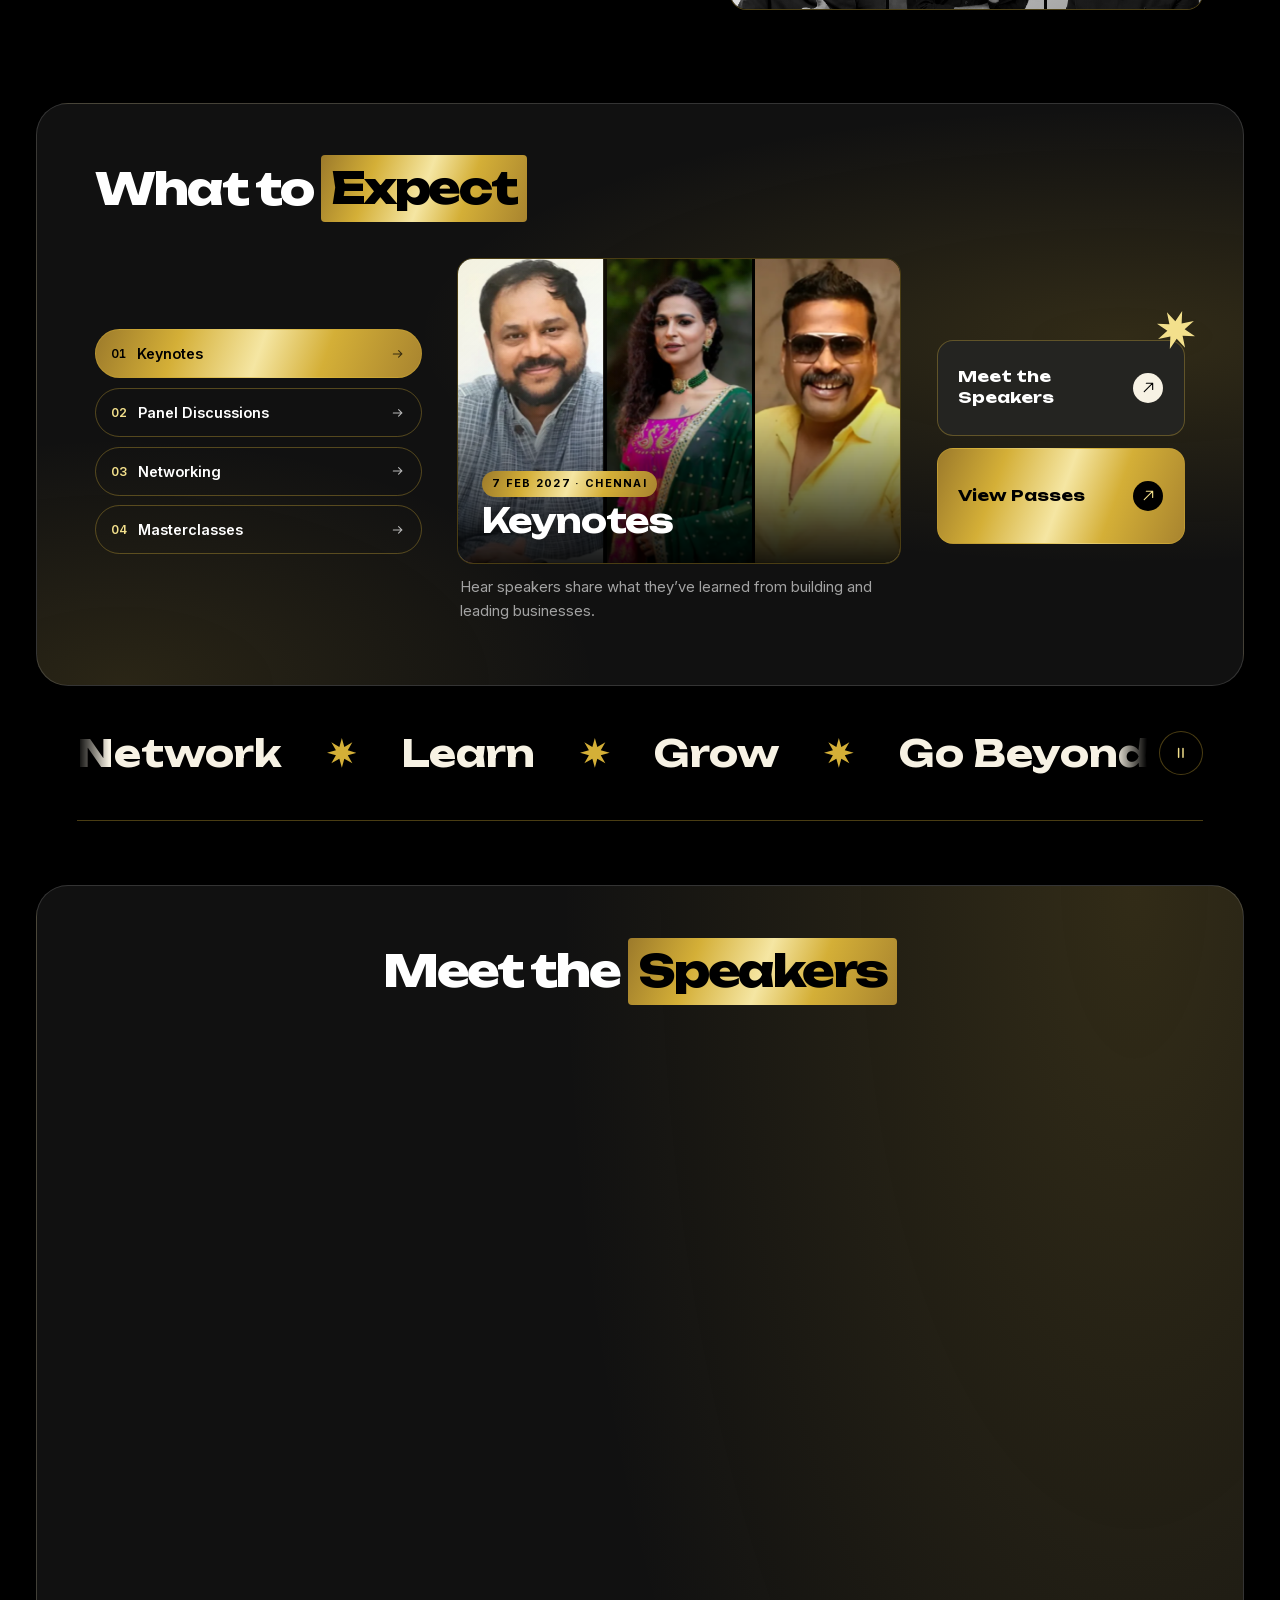
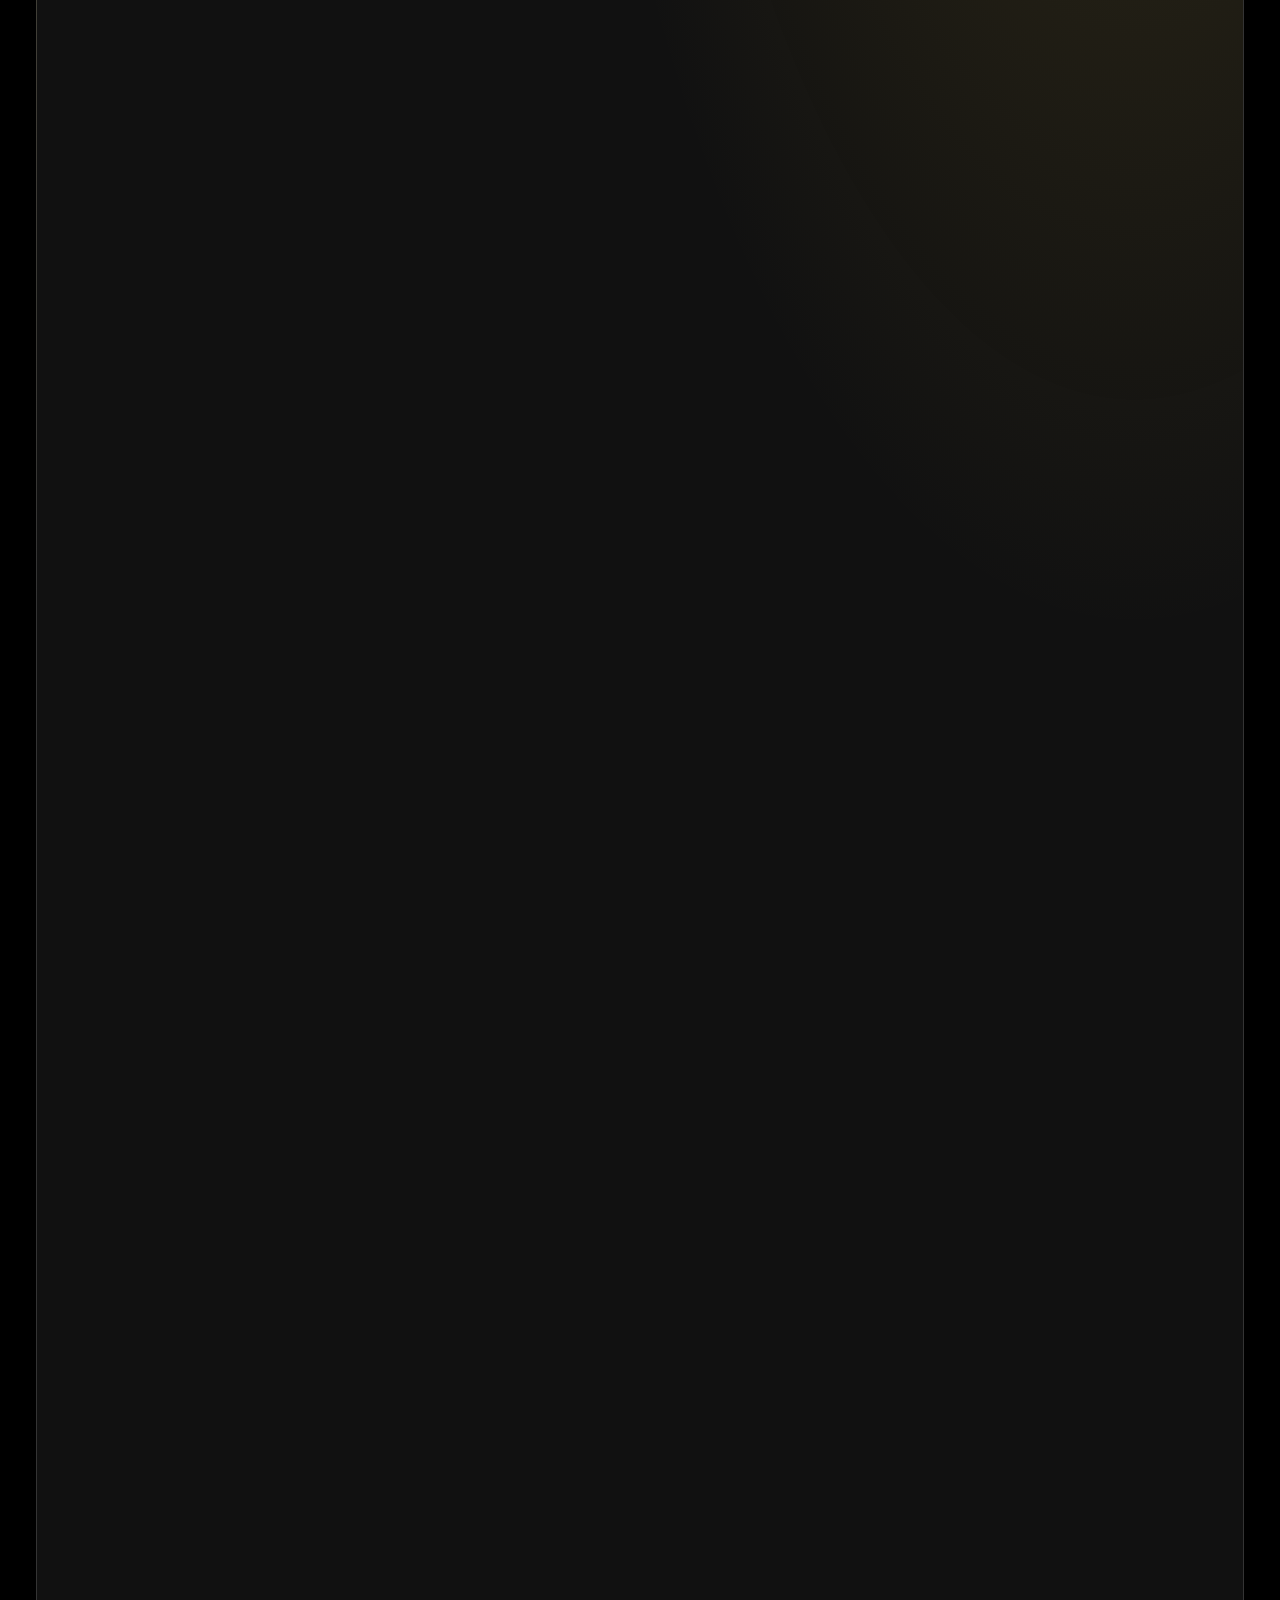
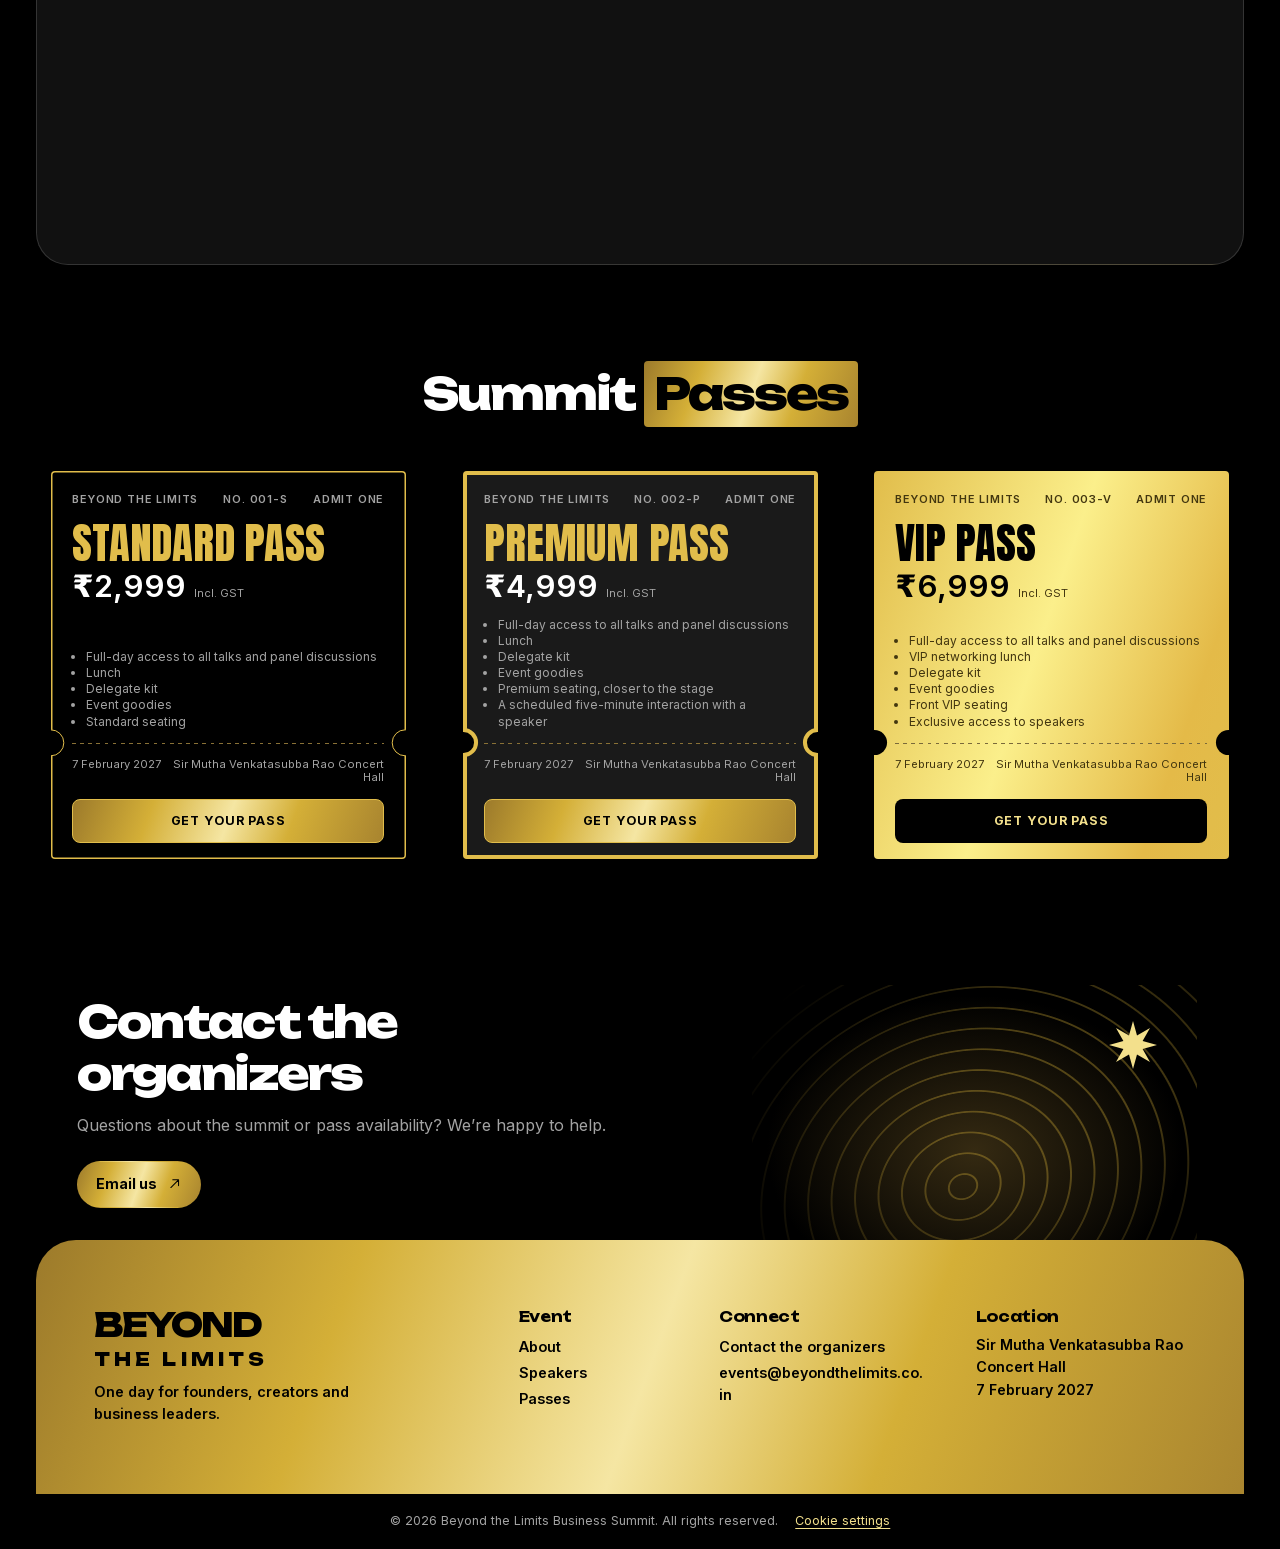
==== commit 1d1e0487: "Coupon popup: BTL500, ₹500 off with a 5-minute countdown - js/promo.js: popup once per visitor after" ====
--- a/public/index.html
+++ b/public/index.html
@@ -23,13 +23,14 @@
   <link rel="preload" href="assets/fonts/inter.woff2" as="font" type="font/woff2" crossorigin>
   <link rel="preload" href="assets/hero.webp" as="image" type="image/webp" fetchpriority="high">
   <!-- Bump ?v= on every CSS/JS change: browsers cache these files for a day (see vercel.json). -->
-  <link rel="stylesheet" href="css/styles.css?v=20261184">
-  <script src="js/content.js?v=20261184" defer></script>
-  <script src="js/config.js?v=20261184" defer></script>
-  <script src="js/analytics.js?v=20261184" defer></script>
-  <script src="js/api.js?v=20261184" defer></script>
-  <script src="js/main.js?v=20261184" defer></script>
-  <script src="js/checkout.js?v=20261184" defer></script>
+  <link rel="stylesheet" href="css/styles.css?v=20261186">
+  <script src="js/content.js?v=20261186" defer></script>
+  <script src="js/config.js?v=20261186" defer></script>
+  <script src="js/analytics.js?v=20261186" defer></script>
+  <script src="js/api.js?v=20261186" defer></script>
+  <script src="js/main.js?v=20261186" defer></script>
+  <script src="js/checkout.js?v=20261186" defer></script>
+  <script src="js/promo.js?v=20261186" defer></script>
 </head>
 <body>
   <a class="skip-link" href="#main" data-text="ui.skip"></a>
--- a/public/css/styles.css
+++ b/public/css/styles.css
@@ -1093,3 +1093,77 @@
 .checkout-status:not(:empty) { margin-top: .8rem; }
 .checkout-reference { margin-top: .7rem; color: var(--muted); font-size: .8rem; overflow-wrap: anywhere; }
 .checkout-result-actions { display: flex; flex-wrap: wrap; gap: .55rem; margin-top: 1.2rem; }
+
+/* Coupon popup (js/promo.js) */
+.promo-dialog {
+  width: min(420px, calc(100% - 32px));
+  padding: clamp(1.4rem, 4vw, 2rem);
+  border: 1px solid rgb(226 192 92 / .7);
+  border-radius: 20px;
+  background: radial-gradient(ellipse at 50% 0%, rgb(212 175 55 / .22), var(--clear) 60%), #0d0c0a;
+  color: var(--text);
+  text-align: center;
+  box-shadow: 0 24px 70px rgb(0 0 0 / .7), 0 0 40px rgb(212 175 55 / .18);
+  opacity: 0;
+  transform: translateY(16px) scale(.97);
+  transition: opacity .25s ease, transform .25s ease;
+}
+.promo-dialog.is-shown { opacity: 1; transform: none; }
+.promo-dialog::backdrop { background: rgb(0 0 0 / .65); }
+.promo-close {
+  position: absolute;
+  top: 12px;
+  right: 12px;
+  display: grid;
+  place-items: center;
+  width: 34px;
+  height: 34px;
+  border: 1px solid rgb(212 175 55 / .45);
+  border-radius: 50%;
+  background: rgb(0 0 0 / .4);
+  color: var(--gold-light);
+  font: 400 1.3rem/1 var(--font-body);
+  cursor: pointer;
+}
+.promo-kicker { color: var(--gold-light); font-size: .72rem; font-weight: 700; letter-spacing: .18em; text-transform: uppercase; }
+.promo-dialog h2 {
+  margin-top: .5rem;
+  background: var(--gold-gradient);
+  -webkit-background-clip: text;
+  background-clip: text;
+  color: transparent;
+  font: 700 clamp(1.6rem, 6vw, 2.1rem)/1.15 var(--font-display);
+}
+.promo-text { margin-top: .7rem; color: #d6d0c2; font-size: .9rem; line-height: 1.55; }
+.promo-code {
+  display: flex;
+  align-items: center;
+  justify-content: space-between;
+  gap: .75rem;
+  margin-top: 1.2rem;
+  padding: .55rem .55rem .55rem 1rem;
+  border: 1.5px dashed rgb(226 192 92 / .8);
+  border-radius: 12px;
+  background: rgb(212 175 55 / .08);
+}
+.promo-code strong { color: var(--gold-light); font: 700 1.3rem/1 var(--font-display); letter-spacing: .08em; user-select: all; }
+.promo-code .button { min-height: 38px; padding-inline: .9rem; font-size: .82rem; }
+.promo-timer { display: flex; justify-content: center; align-items: baseline; gap: .5rem; margin-top: 1rem; color: var(--muted); font-size: .82rem; }
+.promo-timer strong { color: var(--text); font: 700 1.4rem/1 var(--font-display); font-variant-numeric: tabular-nums; }
+.promo-cta { width: 100%; margin-top: 1.1rem; }
+.promo-chip {
+  position: fixed;
+  right: max(16px, env(safe-area-inset-right));
+  bottom: max(16px, env(safe-area-inset-bottom));
+  z-index: 55;
+  padding: .65rem 1rem;
+  border: 1px solid rgb(226 192 92 / .8);
+  border-radius: 999px;
+  background: rgb(14 13 10 / .95);
+  box-shadow: 0 10px 30px rgb(0 0 0 / .55), 0 0 18px rgb(212 175 55 / .2);
+  color: var(--gold-light);
+  font: 700 .82rem/1 var(--font-body);
+  font-variant-numeric: tabular-nums;
+  cursor: pointer;
+}
+@media (prefers-reduced-motion: reduce) { .promo-dialog { transition: none; } }
